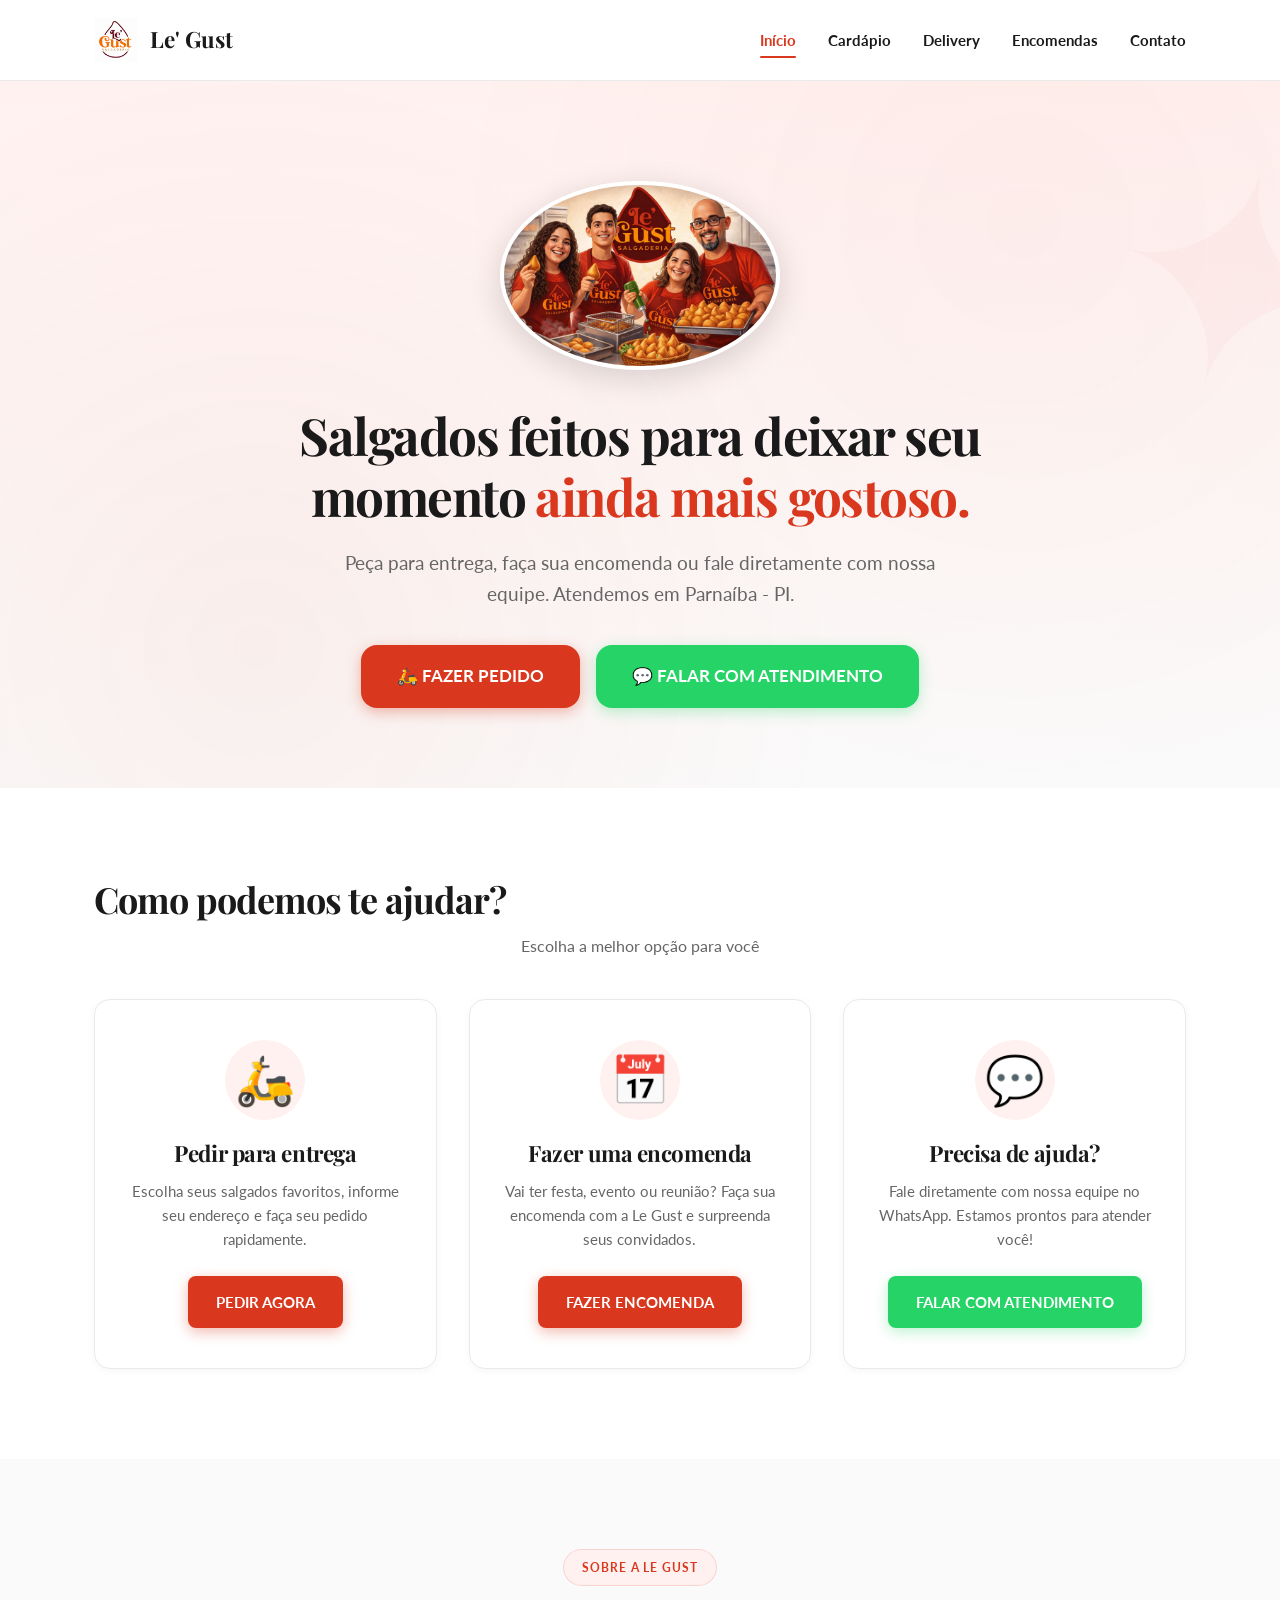
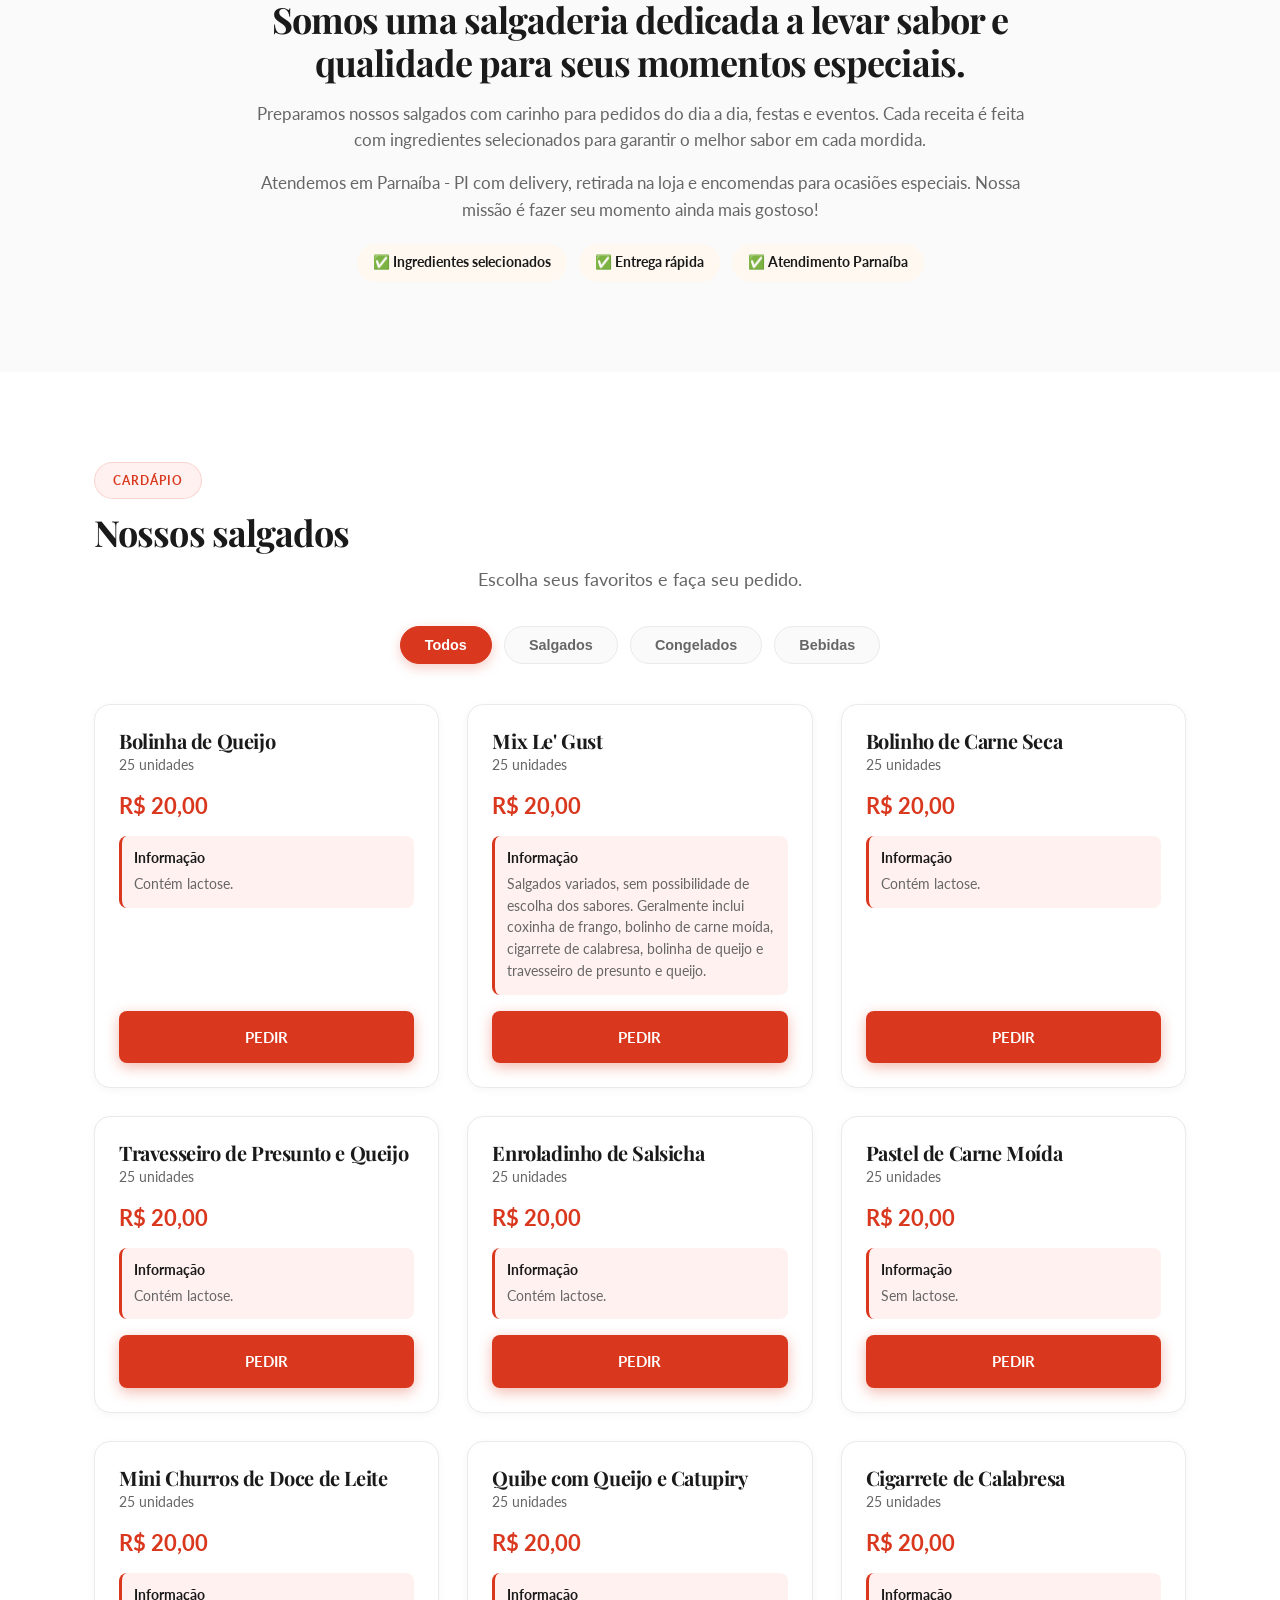
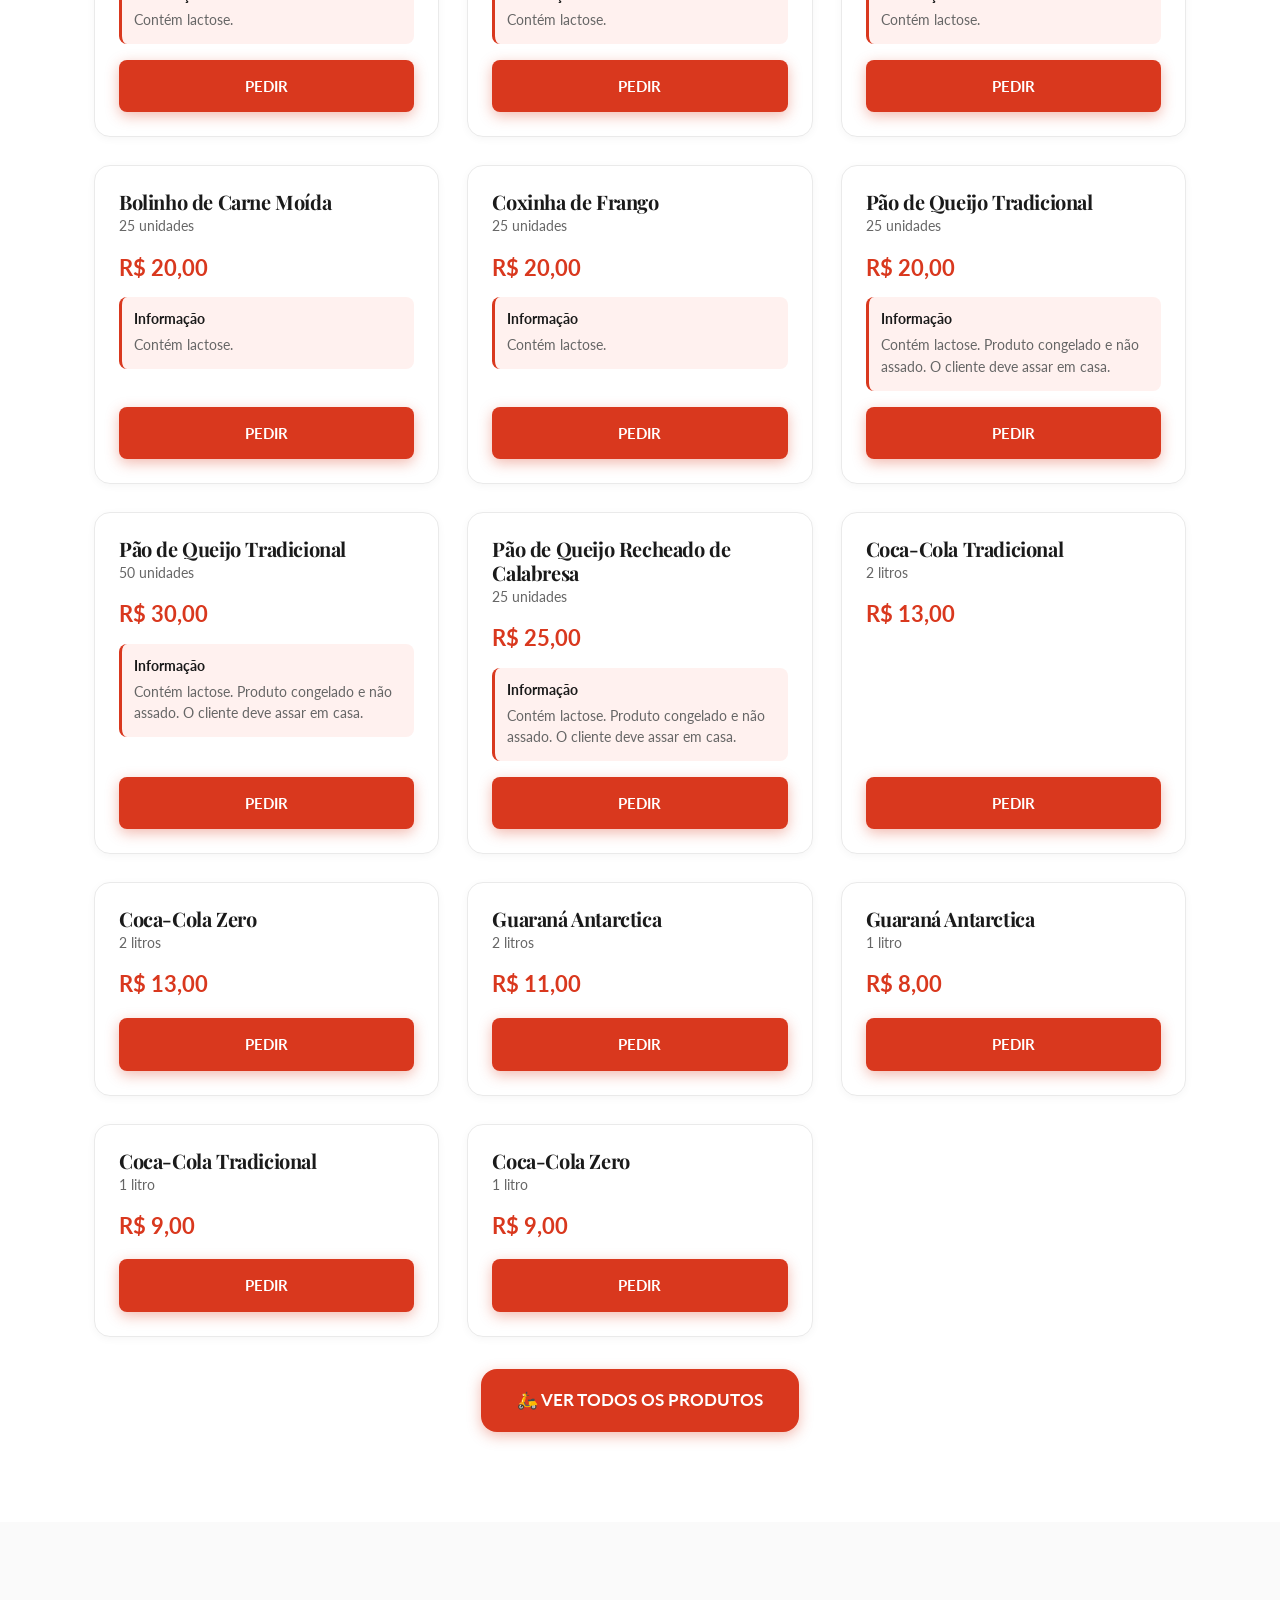
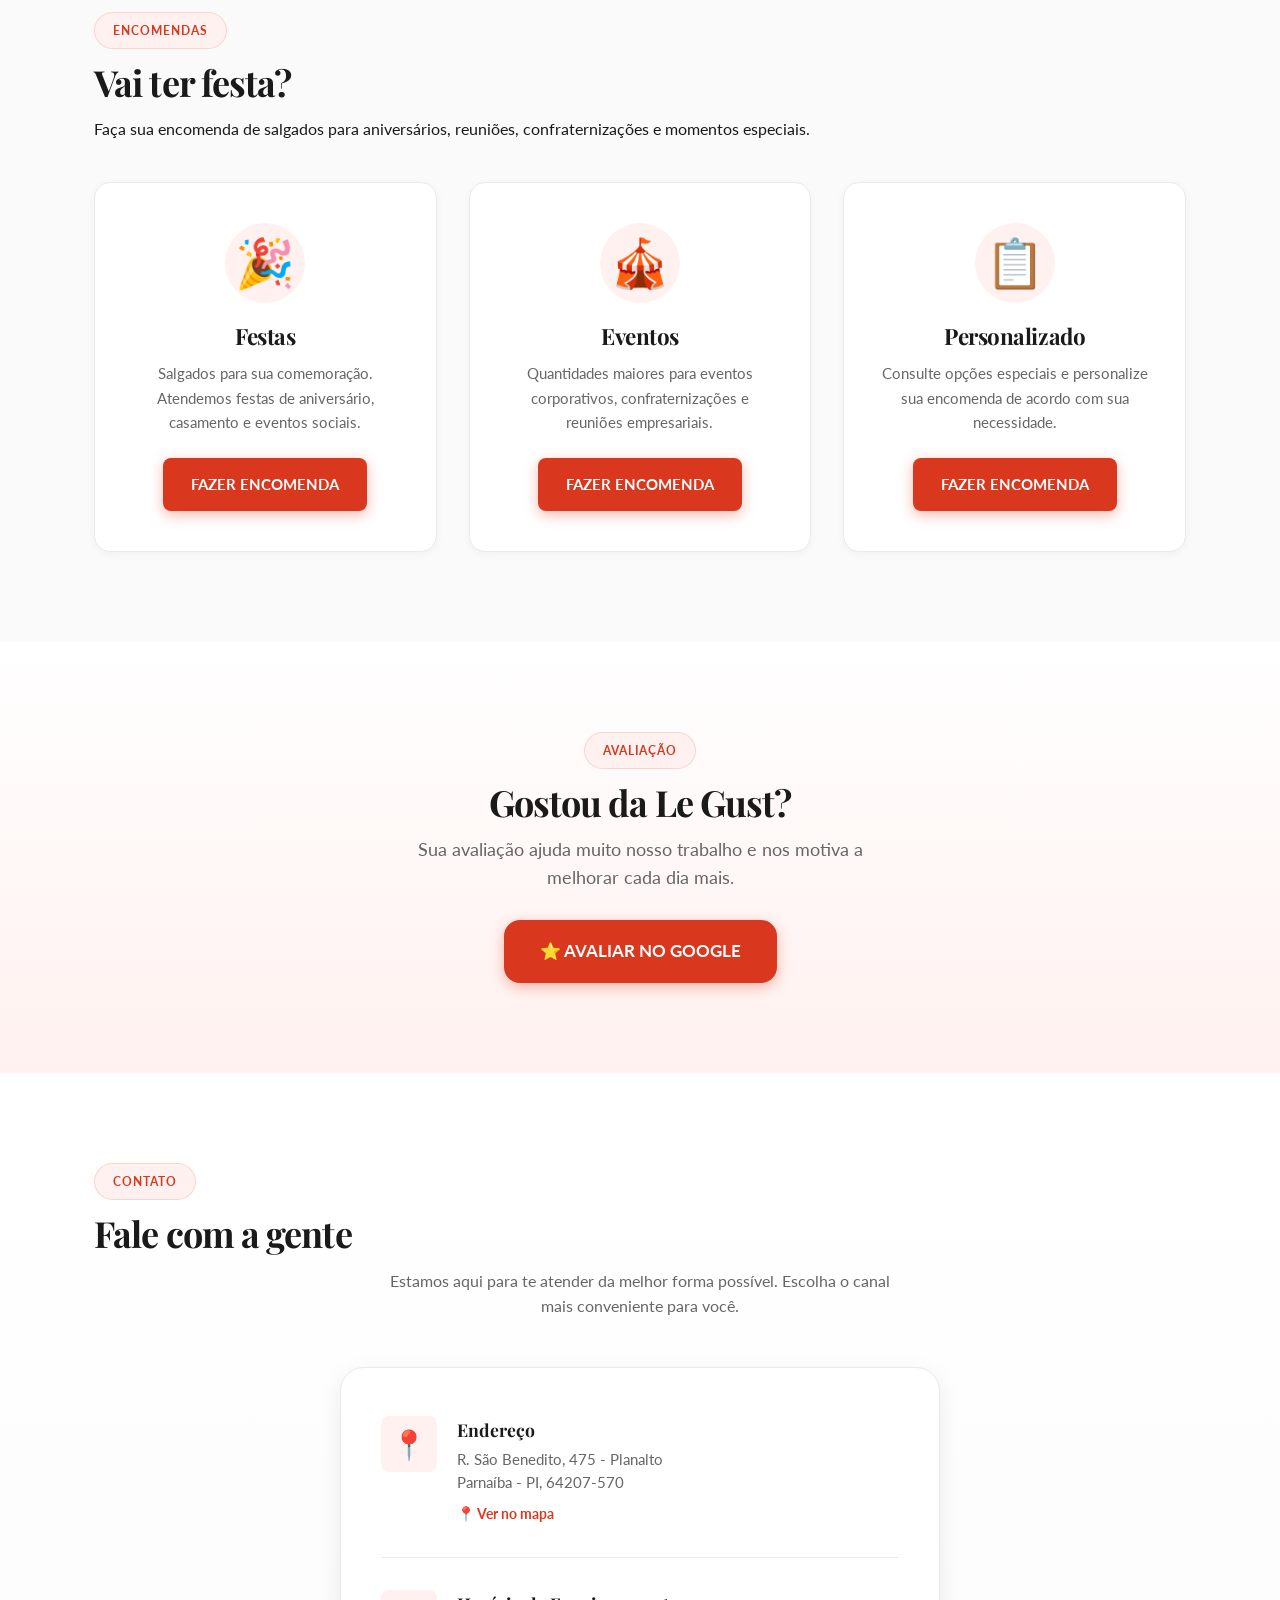
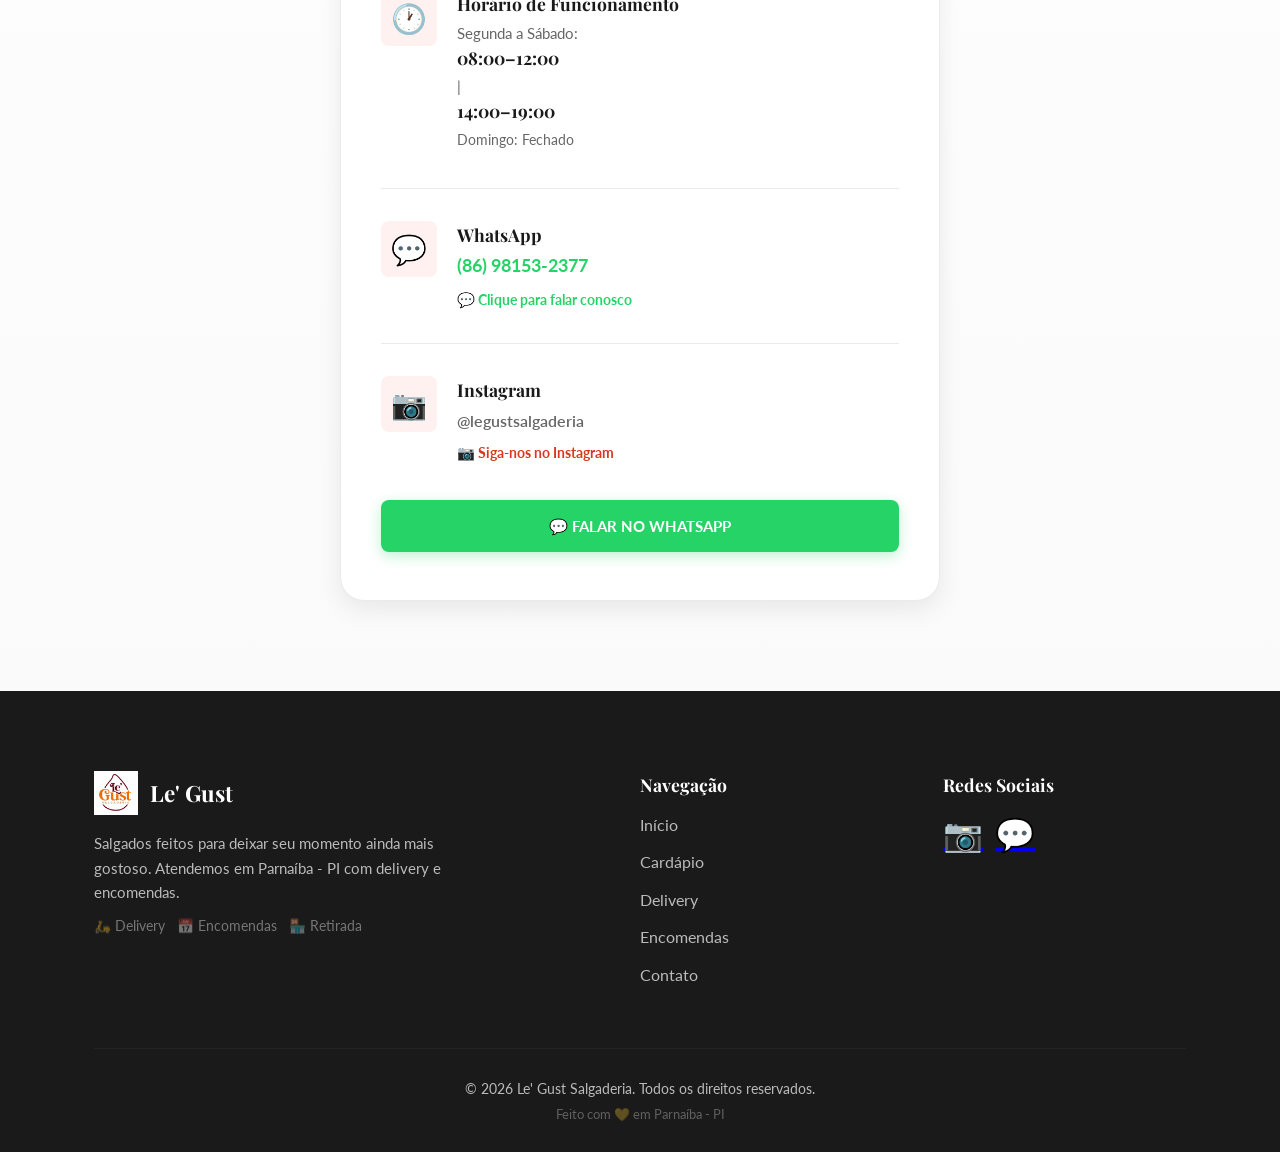
==== index.html @ b6a556c5 "Atualizando" ====
<!DOCTYPE html>
<html lang="pt-BR">
<head>
    <meta charset="UTF-8" />
    <meta name="viewport" content="width=device-width, initial-scale=1.0" />
    <title>Le' Gust Salgaderia | Parnaíba - PI</title>
    <meta name="description" content="Salgados feitos para deixar seu momento ainda mais gostoso. Peça delivery, encomende para festas ou fale com nosso atendimento." />
    <meta property="og:title" content="Le' Gust Salgaderia" />
    <meta property="og:description" content="Salgados feitos para deixar seu momento ainda mais gostoso." />
    <meta property="og:type" content="website" />
    <meta property="og:url" content="https://legustsalgaderia.com.br" />
    <link rel="preconnect" href="https://fonts.googleapis.com" />
    <link rel="preconnect" href="https://fonts.gstatic.com" crossorigin />
    <link href="https://fonts.googleapis.com/css2?family=Playfair+Display:ital,wght@0,400;0,600;0,700;1,400&family=Lato:wght@400;700&display=swap" rel="stylesheet" />
    <link rel="stylesheet" href="style.css" />
</head>
<body>

    <!-- ===== HEADER ===== -->
    <header class="header" id="header">
        <div class="container">
            <a href="/" class="logo">
                <img src="legustlogo.png" alt="Le' Gust Salgaderia" />
                <span>Le' Gust</span>
            </a>
            <button class="menu-toggle" id="menuToggle" aria-label="Abrir menu">
                <span></span><span></span><span></span>
            </button>
            <nav class="nav-menu" id="navMenu">
                <a href="#inicio" class="active">Início</a>
                <a href="delivery.html">Cardápio</a>
                <a href="delivery.html">Delivery</a>
                <a href="#encomendas">Encomendas</a>
                <a href="#contato">Contato</a>
            </nav>
        </div>
    </header>

    <!-- ===== HERO ===== -->
    <section class="hero" id="inicio">
        <div class="container">
            <div class="hero-content">
                <!-- FOTO DA FAMÍLIA - MAIOR E MAIS VISÍVEL -->
                <img src="logolegustrodape.jpeg" alt="Família Le' Gust" class="hero-family-image" />
                <h1>Salgados feitos para deixar seu momento <span>ainda mais gostoso.</span></h1>
                <p>Peça para entrega, faça sua encomenda ou fale diretamente com nossa equipe. Atendemos em Parnaíba - PI.</p>
                <div class="hero-buttons">
                    <a href="delivery.html" class="btn btn-primary btn-large">
                        🛵 FAZER PEDIDO
                    </a>
                    <a href="#" class="btn btn-whatsapp btn-large" id="heroAtendimento">
                        💬 FALAR COM ATENDIMENTO
                    </a>
                </div>
            </div>
        </div>
    </section>

    <!-- ===== COMO PODEMOS AJUDAR ===== -->
    <section class="ajuda" id="ajuda">
        <div class="container">
            <h2>Como podemos te ajudar?</h2>
            <p style="text-align:center; margin-bottom:40px; color:var(--muted);">
                Escolha a melhor opção para você
            </p>
            <div class="ajuda-grid">
                <div class="ajuda-card">
                    <div class="ajuda-icon">🛵</div>
                    <h3>Pedir para entrega</h3>
                    <p>Escolha seus salgados favoritos, informe seu endereço e faça seu pedido rapidamente.</p>
                    <a href="delivery.html" class="btn btn-primary">PEDIR AGORA</a>
                </div>
                <div class="ajuda-card">
                    <div class="ajuda-icon">📅</div>
                    <h3>Fazer uma encomenda</h3>
                    <p>Vai ter festa, evento ou reunião? Faça sua encomenda com a Le Gust e surpreenda seus convidados.</p>
                    <a href="#encomendas" class="btn btn-primary encomenda-btn">FAZER ENCOMENDA</a>
                </div>
                <div class="ajuda-card">
                    <div class="ajuda-icon">💬</div>
                    <h3>Precisa de ajuda?</h3>
                    <p>Fale diretamente com nossa equipe no WhatsApp. Estamos prontos para atender você!</p>
                    <a href="#" class="btn btn-whatsapp" id="ajudaAtendimento">FALAR COM ATENDIMENTO</a>
                </div>
            </div>
        </div>
    </section>

    <!-- ===== SOBRE ===== -->
    <section class="sobre" id="sobre">
        <div class="container">
            <div class="sobre-grid">
                <div class="sobre-image">
                    <!-- FOTO DO MEIO REMOVIDA - AGORA SÓ TEXTO -->
                </div>
                <div class="sobre-content">
                    <span class="tag">Sobre a Le Gust</span>
                    <h2>Somos uma salgaderia dedicada a levar sabor e qualidade para seus momentos especiais.</h2>
                    <p>Preparamos nossos salgados com carinho para pedidos do dia a dia, festas e eventos. Cada receita é feita com ingredientes selecionados para garantir o melhor sabor em cada mordida.</p>
                    <p>Atendemos em Parnaíba - PI com delivery, retirada na loja e encomendas para ocasiões especiais. Nossa missão é fazer seu momento ainda mais gostoso!</p>
                    <div style="display:flex; gap:12px; margin-top:20px; flex-wrap:wrap;">
                        <span style="background:var(--cream); padding:8px 16px; border-radius:50px; font-weight:700; font-size:0.85rem;">✅ Ingredientes selecionados</span>
                        <span style="background:var(--cream); padding:8px 16px; border-radius:50px; font-weight:700; font-size:0.85rem;">✅ Entrega rápida</span>
                        <span style="background:var(--cream); padding:8px 16px; border-radius:50px; font-weight:700; font-size:0.85rem;">✅ Atendimento Parnaíba</span>
                    </div>
                </div>
            </div>
        </div>
    </section>

    <!-- ===== CARDÁPIO ===== -->
    <section class="cardapio" id="cardapio">
        <div class="container">
            <span class="tag">Cardápio</span>
            <h2>Nossos salgados</h2>
            <p class="cardapio-desc">Escolha seus favoritos e faça seu pedido.</p>

            <div id="cardapioFilters" class="cardapio-filters">
                <button class="filter-btn active" data-filter="todos">Todos</button>
                <button class="filter-btn" data-filter="salgados">Salgados</button>
                <button class="filter-btn" data-filter="congelados">Congelados</button>
                <button class="filter-btn" data-filter="bebidas">Bebidas</button>
            </div>

            <div class="cardapio-grid" id="cardapioGrid">
                <!-- Inserido via JavaScript -->
            </div>

            <div style="text-align:center; margin-top:32px;">
                <a href="delivery.html" class="btn btn-primary btn-large">
                    🛵 VER TODOS OS PRODUTOS
                </a>
            </div>
        </div>
    </section>

    <!-- ===== ENCOMENDAS ===== -->
    <section class="encomendas" id="encomendas">
        <div class="container">
            <span class="tag">Encomendas</span>
            <h2>Vai ter festa?</h2>
            <p class="encomendas-desc">Faça sua encomenda de salgados para aniversários, reuniões, confraternizações e momentos especiais.</p>
            <div class="encomendas-grid">
                <div class="encomenda-card">
                    <div class="encomenda-icon">🎉</div>
                    <h3>Festas</h3>
                    <p>Salgados para sua comemoração. Atendemos festas de aniversário, casamento e eventos sociais.</p>
                    <a href="#encomendas" class="btn btn-primary encomenda-btn">FAZER ENCOMENDA</a>
                </div>
                <div class="encomenda-card">
                    <div class="encomenda-icon">🎪</div>
                    <h3>Eventos</h3>
                    <p>Quantidades maiores para eventos corporativos, confraternizações e reuniões empresariais.</p>
                    <a href="#encomendas" class="btn btn-primary encomenda-btn">FAZER ENCOMENDA</a>
                </div>
                <div class="encomenda-card">
                    <div class="encomenda-icon">📋</div>
                    <h3>Personalizado</h3>
                    <p>Consulte opções especiais e personalize sua encomenda de acordo com sua necessidade.</p>
                    <a href="#encomendas" class="btn btn-primary encomenda-btn">FAZER ENCOMENDA</a>
                </div>
            </div>
        </div>
    </section>

    <!-- ===== AVALIAÇÃO GOOGLE ===== -->
    <section class="avaliacao" id="avaliacao">
        <div class="container">
            <span class="tag">Avaliação</span>
            <h2>Gostou da Le Gust?</h2>
            <p style="color:var(--muted);">Sua avaliação ajuda muito nosso trabalho e nos motiva a melhorar cada dia mais.</p>
            <a href="#" class="btn btn-primary btn-large" id="googleReviewBtn">
                ⭐ AVALIAR NO GOOGLE
            </a>
        </div>
    </section>

    <!-- ===== CONTATO ===== -->
    <section class="contato" id="contato">
        <div class="container">
            <span class="tag">Contato</span>
            <h2>Fale com a gente</h2>
            <p style="color:var(--muted); margin-bottom:48px; max-width:500px; text-align:center; margin-left:auto; margin-right:auto;">
                Estamos aqui para te atender da melhor forma possível. Escolha o canal mais conveniente para você.
            </p>
            
            <div class="contato-grid">
                <div class="contato-info">
                    <div class="info-item">
                        <span class="info-icon">📍</span>
                        <div>
                            <strong>Endereço</strong>
                            <p>R. São Benedito, 475 - Planalto<br />Parnaíba - PI, 64207-570</p>
                            <a href="https://maps.app.goo.gl/LdfaBo8V6873L9gm6" target="_blank" rel="noopener noreferrer" class="contato-link">
                                📍 Ver no mapa
                            </a>
                        </div>
                    </div>

                    <div class="info-item">
                        <span class="info-icon">🕐</span>
                        <div>
                            <strong>Horário de Funcionamento</strong>
                            <p>
                                <span style="display:block;">Segunda a Sábado: <strong>08:00–12:00</strong> | <strong>14:00–19:00</strong></span>
                                <span style="display:block; color:var(--muted); font-size:0.9rem;">Domingo: Fechado</span>
                            </p>
                        </div>
                    </div>

                    <div class="info-item">
                        <span class="info-icon">💬</span>
                        <div>
                            <strong>WhatsApp</strong>
                            <p style="font-size:1.1rem; font-weight:700; color:var(--whatsapp);">(86) 98153-2377</p>
                            <a href="#" id="contatoWhatsapp" class="contato-link whatsapp-link">
                                💬 Clique para falar conosco
                            </a>
                        </div>
                    </div>

                    <div class="info-item">
                        <span class="info-icon">📷</span>
                        <div>
                            <strong>Instagram</strong>
                            <p style="font-size:1rem; font-weight:600;">@legustsalgaderia</p>
                            <a href="https://www.instagram.com/legustsalgaderia/" target="_blank" rel="noopener noreferrer" class="contato-link">
                                📷 Siga-nos no Instagram
                            </a>
                        </div>
                    </div>

                    <a href="#" id="contatoWhatsapp2" class="btn btn-whatsapp btn-full" style="margin-top:12px;">
                        💬 FALAR NO WHATSAPP
                    </a>
                </div>
            </div>
        </div>
    </section>

    <!-- ===== FOOTER ===== -->
    <footer class="footer">
        <div class="container">
            <div class="footer-content">
                <div class="footer-brand">
                    <a href="/" class="logo">
                        <img src="legustlogo.png" alt="Le' Gust Salgaderia" />
                        <span>Le' Gust</span>
                    </a>
                    <p>Salgados feitos para deixar seu momento ainda mais gostoso. Atendemos em Parnaíba - PI com delivery e encomendas.</p>
                    <div style="display:flex; gap:12px; margin-top:12px;">
                        <span style="color:rgba(255,255,255,0.4); font-size:0.85rem;">🛵 Delivery</span>
                        <span style="color:rgba(255,255,255,0.4); font-size:0.85rem;">📅 Encomendas</span>
                        <span style="color:rgba(255,255,255,0.4); font-size:0.85rem;">🏪 Retirada</span>
                    </div>
                </div>
                <div class="footer-links">
                    <strong style="color:var(--white);">Navegação</strong>
                    <a href="#inicio">Início</a>
                    <a href="#cardapio">Cardápio</a>
                    <a href="delivery.html">Delivery</a>
                    <a href="#encomendas">Encomendas</a>
                    <a href="#contato">Contato</a>
                </div>
                <div class="footer-social">
                    <div>
                        <strong style="color:var(--white);">Redes Sociais</strong>
                        <div style="display:flex; gap:12px; margin-top:8px;">
                            <a href="https://www.instagram.com/legustsalgaderia/" target="_blank" aria-label="Instagram" style="font-size:2rem;">📷</a>
                            <a href="#" id="footerWhatsapp" aria-label="WhatsApp" style="font-size:2rem;">💬</a>
                        </div>
                    </div>
                </div>
            </div>
            <div class="footer-bottom">
                <p>&copy; 2026 Le' Gust Salgaderia. Todos os direitos reservados.</p>
                <p style="font-size:0.8rem; color:rgba(255,255,255,0.3); margin-top:4px;">
                    Feito com 💛 em Parnaíba - PI
                </p>
            </div>
        </div>
    </footer>

    <!-- ===== CTA FIXO MOBILE ===== -->
    <div class="cta-fixo" id="ctaFixo">
        <a href="delivery.html" class="btn btn-primary">
            🛵 PEDIR AGORA
        </a>
        <a href="#" class="btn btn-whatsapp" id="ctaAtendimento">
            💬 ATENDIMENTO
        </a>
    </div>

    <!-- ===== BOTÃO WHATSAPP FLUTUANTE (APENAS MOBILE) ===== -->
    <a href="#" class="whatsapp-float" id="whatsappFloat" aria-label="WhatsApp" style="display:none;">
        💬
    </a>

    <script src="main.js"></script>
</body>
</html>
---- style.css ----
/* ===== VARIÁVEIS DE DESIGN ===== */
:root {
    --primary: #D9381E;
    --primary-hover: #B52B14;
    --primary-light: #FFF1EF;
    --dark: #1A1A1A;
    --dark-surface: #242424;
    --muted: #666666;
    --light-bg: #FAFAFA;
    --white: #FFFFFF;
    --whatsapp: #25D366;
    --whatsapp-hover: #1DA851;
    --border-color: #EAEAEA;
    
    --font-heading: 'Playfair Display', serif;
    --font-body: 'Lato', sans-serif;
    
    --shadow-sm: 0 2px 8px rgba(0, 0, 0, 0.04);
    --shadow-md: 0 8px 24px rgba(0, 0, 0, 0.08);
    --shadow-lg: 0 16px 32px rgba(0, 0, 0, 0.12);
    --radius-sm: 8px;
    --radius-md: 16px;
    --radius-lg: 24px;
    --transition: all 0.3s cubic-bezier(0.16, 1, 0.3, 1);
    
    /* Cores adicionais para compatibilidade com delivery.css */
    --cream: #FFF8F0;
    --cream-dark: #F5EDE0;
    --gray: #F0F0F0;
    --gray-dark: #E0E0E0;
    --text: #2D1B1B;
    --text-light: #6B5A5A;
}

/* ===== RESET & BASE ===== */
*, *::before, *::after {
    margin: 0;
    padding: 0;
    box-sizing: border-box;
}

html {
    scroll-behavior: smooth;
    font-size: 16px;
}

body {
    font-family: var(--font-body);
    color: var(--dark);
    background-color: var(--light-bg);
    line-height: 1.6;
    -webkit-font-smoothing: antialiased;
}

/* MELHORIA 1: Padronização do outline para acessibilidade */
:focus-visible {
    outline: 3px solid var(--primary);
    outline-offset: 2px;
}

.container {
    max-width: 1140px;
    margin: 0 auto;
    padding: 0 24px;
}

/* ===== TIPOGRAFIA ===== */
h1, h2, h3 {
    font-family: var(--font-heading);
    color: var(--dark);
    line-height: 1.2;
    letter-spacing: -0.02em;
}

h2 {
    font-size: 2.25rem;
    margin-bottom: 12px;
    letter-spacing: -0.025em;
}

/* MELHORIA 3: Estilo para a tag com mais refinamento */
.tag {
    display: inline-block;
    background: var(--primary-light);
    color: var(--primary);
    padding: 8px 18px;
    border-radius: 100px;
    font-weight: 700;
    font-size: 0.75rem;
    letter-spacing: 0.08em;
    text-transform: uppercase;
    margin-bottom: 12px;
    border: 1px solid rgba(217, 56, 30, 0.15);
}

/* ===== BOTÕES ===== */
.btn {
    display: inline-flex;
    align-items: center;
    justify-content: center;
    gap: 10px;
    padding: 14px 28px;
    border-radius: var(--radius-sm);
    font-weight: 700;
    font-size: 0.95rem;
    text-decoration: none;
    cursor: pointer;
    transition: var(--transition);
    border: none;
    position: relative;
    overflow: hidden;
}

/* MELHORIA 4: Efeito de "brilho" no hover dos botões */
.btn::after {
    content: '';
    position: absolute;
    top: -50%;
    left: -60%;
    width: 30%;
    height: 200%;
    background: linear-gradient(90deg, transparent, rgba(255, 255, 255, 0.15), transparent);
    transform: rotate(25deg);
    transition: all 0.6s ease;
}

.btn:hover::after {
    left: 110%;
}

.btn:hover {
    transform: translateY(-2px);
}

.btn-primary {
    background-color: var(--primary);
    color: var(--white);
    box-shadow: 0 4px 14px rgba(217, 56, 30, 0.35);
}

.btn-primary:hover {
    background-color: var(--primary-hover);
    box-shadow: 0 6px 20px rgba(217, 56, 30, 0.45);
}

.btn-whatsapp {
    background-color: var(--whatsapp);
    color: var(--white);
    box-shadow: 0 4px 14px rgba(37, 211, 102, 0.3);
}

.btn-whatsapp:hover {
    background-color: var(--whatsapp-hover);
    box-shadow: 0 6px 20px rgba(37, 211, 102, 0.4);
}

.btn-outline {
    background-color: transparent;
    border: 2px solid var(--primary);
    color: var(--primary);
}

.btn-outline:hover {
    background-color: var(--primary);
    color: var(--white);
}

.btn-large {
    padding: 18px 36px;
    font-size: 1.05rem;
    border-radius: var(--radius-md);
}

.btn-full {
    width: 100%;
}

/* ===== HEADER ===== */
.header {
    position: sticky;
    top: 0;
    background-color: rgba(255, 255, 255, 0.92);
    backdrop-filter: blur(12px);
    -webkit-backdrop-filter: blur(12px);
    border-bottom: 1px solid var(--border-color);
    z-index: 1000;
}

.header .container {
    display: flex;
    align-items: center;
    justify-content: space-between;
    height: 80px;
}

.logo {
    display: flex;
    align-items: center;
    gap: 12px;
    text-decoration: none;
    color: var(--dark);
    font-family: var(--font-heading);
    font-weight: 700;
    font-size: 1.4rem;
}

.logo img {
    height: 44px;
    width: auto;
    object-fit: contain;
}

.nav-menu {
    display: flex;
    align-items: center;
    gap: 32px;
}

.nav-menu a {
    text-decoration: none;
    color: var(--dark);
    font-weight: 700;
    font-size: 0.95rem;
    transition: var(--transition);
    position: relative;
}

.nav-menu a:hover,
.nav-menu a.active {
    color: var(--primary);
}

.nav-menu a::after {
    content: '';
    position: absolute;
    bottom: -6px;
    left: 0;
    width: 0;
    height: 2px;
    background-color: var(--primary);
    transition: var(--transition);
    border-radius: 2px;
}

.nav-menu a:hover::after,
.nav-menu a.active::after {
    width: 100%;
}

.menu-toggle {
    display: none;
    background: none;
    border: none;
    cursor: pointer;
    flex-direction: column;
    gap: 6px;
    padding: 4px;
}

.menu-toggle span {
    display: block;
    width: 26px;
    height: 2px;
    background-color: var(--dark);
    border-radius: 2px;
    transition: var(--transition);
}

/* ===== HERO ===== */
.hero {
    padding: 100px 0 80px 0;
    background: 
        radial-gradient(circle at 80% 20%, rgba(217, 56, 30, 0.03) 0%, transparent 50%),
        radial-gradient(circle at 20% 80%, rgba(217, 56, 30, 0.05) 0%, transparent 50%),
        linear-gradient(180deg, var(--primary-light) 0%, var(--light-bg) 100%);
    text-align: center;
    position: relative;
    overflow: hidden;
}

/* MELHORIA 6: Elemento decorativo no hero */
.hero::before {
    content: '✦';
    position: absolute;
    font-size: 300px;
    color: rgba(217, 56, 30, 0.03);
    top: -50px;
    right: -80px;
    transform: rotate(15deg);
    pointer-events: none;
}

/* ===== IMAGEM DA FAMÍLIA - NOVA REGRA ===== */
.hero-family-image {
    max-width: 180px;
    width: 100%;
    height: auto;
    border-radius: 50%;
    box-shadow: 0 8px 24px rgba(0, 0, 0, 0.1);
    margin-bottom: 24px;
    border: 3px solid var(--white);
}

.hero-logo {
    max-width: 110px;
    margin-bottom: 24px;
    filter: drop-shadow(0 8px 16px rgba(0, 0, 0, 0.08));
}

.hero h1 {
    font-size: 3.2rem;
    max-width: 800px;
    margin: 0 auto 20px auto;
    letter-spacing: -0.03em;
}

.hero h1 span {
    color: var(--primary);
    position: relative;
}

.hero h1 span::after {
    content: '';
    position: absolute;
    bottom: 2px;
    left: 0;
    right: 0;
    height: 6px;
    background-color: rgba(217, 56, 30, 0.15);
    border-radius: 4px;
    z-index: -1;
}

.hero p {
    font-size: 1.2rem;
    color: var(--muted);
    max-width: 620px;
    margin: 0 auto 36px auto;
    font-weight: 400;
}

.hero-buttons {
    display: flex;
    gap: 16px;
    justify-content: center;
    flex-wrap: wrap;
}

/* ===== SEÇÕES GERAIS ===== */
.ajuda, .sobre, .cardapio, .encomendas, .avaliacao, .contato {
    padding: 90px 0;
}

.ajuda, .cardapio, .avaliacao {
    background-color: var(--white);
}

/* ===== AJUDA & ENCOMENDAS (CARDS) ===== */
.ajuda-grid, .encomendas-grid {
    display: grid;
    grid-template-columns: repeat(auto-fit, minmax(300px, 1fr));
    gap: 32px;
    margin-top: 40px;
}

.ajuda-card, .encomenda-card {
    background-color: var(--white);
    padding: 40px 32px;
    border-radius: var(--radius-md);
    border: 1px solid var(--border-color);
    box-shadow: var(--shadow-sm);
    text-align: center;
    transition: var(--transition);
    display: flex;
    flex-direction: column;
    align-items: center;
    position: relative;
}

/* MELHORIA 7: Destaque no hover dos cards com uma borda superior */
.ajuda-card::before, .encomenda-card::before {
    content: '';
    position: absolute;
    top: 0;
    left: 15%;
    right: 15%;
    height: 4px;
    background-color: var(--primary);
    border-radius: 0 0 4px 4px;
    opacity: 0;
    transition: var(--transition);
}

.ajuda-card:hover::before, .encomenda-card:hover::before {
    opacity: 1;
    left: 5%;
    right: 5%;
}

.ajuda-card:hover, .encomenda-card:hover {
    transform: translateY(-8px);
    box-shadow: var(--shadow-md);
    border-color: transparent;
}

/* MELHORIA 8: Ícones com animação no hover */
.ajuda-icon, .encomenda-icon {
    font-size: 3rem;
    margin-bottom: 20px;
    background: var(--primary-light);
    width: 80px;
    height: 80px;
    display: flex;
    align-items: center;
    justify-content: center;
    border-radius: 50%;
    transition: var(--transition);
}

.ajuda-card:hover .ajuda-icon,
.encomenda-card:hover .encomenda-icon {
    transform: scale(1.05) rotate(-4deg);
    box-shadow: 0 8px 16px rgba(217, 56, 30, 0.15);
}

.ajuda-card h3, .encomenda-card h3 {
    font-size: 1.4rem;
    margin-bottom: 12px;
}

.ajuda-card p, .encomenda-card p {
    color: var(--muted);
    font-size: 0.95rem;
    margin-bottom: 24px;
    flex-grow: 1;
}

/* ===== SOBRE ===== */
.sobre-grid {
    display: grid;
    grid-template-columns: 1fr 1.1fr;
    gap: 60px;
    align-items: center;
}

.sobre-image {
    position: relative;
}

.sobre-image img {
    width: 100%;
    max-width: 420px;
    display: block;
    margin: 0 auto;
    border-radius: var(--radius-lg);
    box-shadow: var(--shadow-md);
}

/* MELHORIA 9: Efeito de "selo" ou moldura na imagem do sobre */
.sobre-image::after {
    content: '';
    position: absolute;
    top: -12px;
    left: -12px;
    right: 12px;
    bottom: 12px;
    border: 2px solid var(--primary);
    border-radius: var(--radius-lg);
    z-index: -1;
    opacity: 0.15;
}

.sobre-content p {
    color: var(--muted);
    font-size: 1.05rem;
    margin-top: 16px;
    font-weight: 400;
}

/* ===== CARDÁPIO ===== */
.cardapio-desc {
    text-align: center;
    color: var(--muted);
    font-size: 1.1rem;
}

.cardapio-filters {
    display: flex;
    justify-content: center;
    gap: 12px;
    margin: 32px 0 40px 0;
    flex-wrap: wrap;
}

.filter-btn {
    background-color: var(--light-bg);
    border: 1px solid var(--border-color);
    padding: 10px 24px;
    border-radius: 100px;
    cursor: pointer;
    font-weight: 700;
    font-size: 0.9rem;
    color: var(--muted);
    transition: var(--transition);
}

.filter-btn:hover {
    border-color: var(--primary);
    color: var(--primary);
    transform: translateY(-2px);
}

.filter-btn.active {
    background-color: var(--primary);
    color: var(--white);
    border-color: var(--primary);
    box-shadow: 0 4px 12px rgba(217, 56, 30, 0.25);
}

.cardapio-grid {
    display: grid;
    grid-template-columns: repeat(auto-fill, minmax(260px, 1fr));
    gap: 28px;
}

.product-card {
    background-color: var(--white);
    border: 1px solid var(--border-color);
    border-radius: var(--radius-md);
    padding: 24px;
    box-shadow: var(--shadow-sm);
    transition: var(--transition);
    display: flex;
    flex-direction: column;
    justify-content: space-between;
    position: relative;
    overflow: hidden;
}

.product-card::before {
    content: '';
    position: absolute;
    top: 0;
    left: 0;
    right: 0;
    bottom: 0;
    background: linear-gradient(135deg, transparent 40%, var(--primary-light) 100%);
    opacity: 0;
    transition: var(--transition);
    border-radius: var(--radius-md);
    z-index: 0;
}

.product-card:hover::before {
    opacity: 1;
}

.product-card:hover {
    transform: translateY(-4px);
    box-shadow: var(--shadow-md);
    border-color: transparent;
}

.product-card > * {
    position: relative;
    z-index: 1;
}

.product-card h3 {
    font-size: 1.25rem;
}

.product-card .price {
    font-size: 1.4rem;
    color: var(--primary);
    font-weight: 700;
    margin-top: 12px;
}

.product-card .quantity {
    color: var(--muted);
    font-size: 0.9rem;
}

.product-observation {
    background: var(--primary-light);
    padding: 12px;
    border-radius: var(--radius-sm);
    margin-top: 12px;
    font-size: 0.85rem;
    color: var(--muted);
    border-left: 3px solid var(--primary);
}

.product-observation strong {
    display: block;
    color: var(--dark);
    margin-bottom: 4px;
}

.product-observation p {
    margin: 0;
}

.product-card .btn {
    margin-top: 16px;
    width: 100%;
}

/* ===== AVALIAÇÃO ===== */
.avaliacao {
    text-align: center;
    background: linear-gradient(180deg, var(--white) 0%, var(--primary-light) 100%);
}

.avaliacao p {
    font-size: 1.1rem;
    max-width: 500px;
    margin: 0 auto 28px auto;
    font-weight: 400;
}

/* ===== CONTATO MELHORADO ===== */
.contato {
    background: linear-gradient(180deg, var(--white) 0%, var(--light-bg) 100%);
}

.contato-grid {
    display: flex;
    justify-content: center;
}

.contato-info {
    max-width: 600px;
    width: 100%;
    background: var(--white);
    padding: 48px 40px;
    border-radius: var(--radius-lg);
    box-shadow: var(--shadow-md);
    border: 1px solid var(--border-color);
}

.info-item {
    display: flex;
    gap: 20px;
    margin-bottom: 32px;
    align-items: flex-start;
    padding-bottom: 32px;
    border-bottom: 1px solid var(--border-color);
}

.info-item:last-of-type {
    border-bottom: none;
    margin-bottom: 24px;
    padding-bottom: 0;
}

.info-icon {
    font-size: 1.8rem;
    background: var(--primary-light);
    width: 56px;
    height: 56px;
    display: flex;
    align-items: center;
    justify-content: center;
    border-radius: var(--radius-sm);
    flex-shrink: 0;
    transition: var(--transition);
}

.info-item:hover .info-icon {
    transform: scale(1.05) rotate(-3deg);
    background: var(--primary);
    color: var(--white);
}

.info-item div strong {
    display: block;
    font-size: 1rem;
    color: var(--dark);
    margin-bottom: 4px;
    font-family: var(--font-heading);
    font-size: 1.1rem;
}

.info-item div p {
    color: var(--muted);
    margin-bottom: 6px;
    font-size: 0.95rem;
    line-height: 1.5;
}

.contato-link {
    color: var(--primary);
    font-weight: 700;
    text-decoration: none;
    font-size: 0.9rem;
    transition: var(--transition);
    display: inline-flex;
    align-items: center;
    gap: 6px;
}

.contato-link:hover {
    color: var(--primary-hover);
    transform: translateX(4px);
}

.whatsapp-link {
    color: var(--whatsapp);
}

.whatsapp-link:hover {
    color: var(--whatsapp-hover);
}

/* ===== FOOTER ===== */
.footer {
    background-color: var(--dark);
    color: rgba(255, 255, 255, 0.7);
    padding: 80px 0 28px 0;
}

.footer-content {
    display: grid;
    grid-template-columns: 2fr 1fr 1fr;
    gap: 60px;
    margin-bottom: 60px;
}

.footer-brand .logo {
    color: var(--white);
    margin-bottom: 16px;
}

.footer-brand p {
    max-width: 360px;
    font-size: 0.95rem;
}

.footer-links strong,
.footer-social strong {
    font-size: 1.1rem;
    font-family: var(--font-heading);
    color: var(--white);
    display: block;
    margin-bottom: 8px;
}

.footer-links a {
    display: block;
    color: rgba(255, 255, 255, 0.7);
    text-decoration: none;
    margin-top: 12px;
    transition: var(--transition);
}

.footer-links a:hover {
    color: var(--white);
    transform: translateX(4px);
}

.footer-bottom {
    text-align: center;
    border-top: 1px solid var(--dark-surface);
    padding-top: 28px;
    font-size: 0.9rem;
}

/* ===== CONTROLES MOBILE ===== */
.cta-fixo {
    display: none;
    position: fixed;
    bottom: 0;
    left: 0;
    right: 0;
    background-color: rgba(255, 255, 255, 0.95);
    backdrop-filter: blur(10px);
    padding: 12px 16px;
    border-top: 1px solid var(--border-color);
    z-index: 999;
    gap: 12px;
}

.cta-fixo .btn {
    flex: 1;
    padding: 12px;
    font-size: 0.9rem;
}

/* ===== WHATSAPP FLOAT ===== */
.whatsapp-float {
    position: fixed;
    bottom: 90px;
    right: 20px;
    width: 60px;
    height: 60px;
    background: var(--whatsapp);
    color: var(--white);
    border-radius: 50%;
    display: flex;
    align-items: center;
    justify-content: center;
    font-size: 2rem;
    text-decoration: none;
    box-shadow: 0 4px 16px rgba(37, 211, 102, 0.4);
    transition: var(--transition);
    z-index: 100;
}

.whatsapp-float:hover {
    transform: scale(1.1);
    box-shadow: 0 6px 24px rgba(37, 211, 102, 0.5);
}

/* ===== RESPONSIVIDADE ===== */
@media (max-width: 992px) {
    .hero h1 {
        font-size: 2.5rem;
    }
    
    .sobre-grid {
        grid-template-columns: 1fr;
        text-align: center;
    }
    
    .sobre-content div {
        justify-content: center;
    }

    .sobre-image::after {
        display: none;
    }
}

@media (max-width: 768px) {
    .menu-toggle {
        display: flex;
    }

    .nav-menu {
        display: none;
        position: absolute;
        top: 80px;
        left: 0;
        right: 0;
        background-color: var(--white);
        flex-direction: column;
        padding: 24px;
        box-shadow: var(--shadow-md);
        border-bottom: 1px solid var(--border-color);
        gap: 20px;
    }

    .nav-menu.active {
        display: flex;
    }

    .contato-grid, .footer-content {
        grid-template-columns: 1fr;
        gap: 40px;
    }

    .hero {
        padding: 60px 0 40px 0;
    }

    .hero h1 {
        font-size: 2rem;
    }

    .hero::before {
        display: none;
    }

    .cta-fixo {
        display: flex;
    }

    body {
        padding-bottom: 72px;
    }

    .hero-family-image {
        max-width: 140px;
    }

    .contato-info {
        padding: 32px 20px;
    }
    
    .info-item {
        gap: 16px;
        margin-bottom: 24px;
        padding-bottom: 24px;
    }
    
    .info-icon {
        width: 48px;
        height: 48px;
        font-size: 1.4rem;
    }
}

@media (max-width: 480px) {
    .hero-family-image {
        max-width: 120px;
    }
    
    .hero h1 {
        font-size: 1.8rem;
    }
    
    .hero p {
        font-size: 1rem;
    }
    
    .cardapio-grid {
        grid-template-columns: 1fr;
    }
    
    .ajuda-grid, .encomendas-grid {
        grid-template-columns: 1fr;
    }
    
    .btn-large {
        padding: 14px 24px;
        font-size: 0.95rem;
    }
}
/* ===== FOTO DA FAMÍLIA - MAIOR E MAIS VISÍVEL ===== */
.hero-family-image {
    max-width: 280px; /* Aumentado de 180px para 280px */
    width: 100%;
    height: auto;
    border-radius: 50%;
    box-shadow: 0 8px 32px rgba(0, 0, 0, 0.15);
    margin-bottom: 28px;
    border: 4px solid var(--white);
    transition: transform 0.3s ease;
}

.hero-family-image:hover {
    transform: scale(1.02);
}

/* ===== AJUSTE PARA A IMAGEM DA FAMÍLIA NO MOBILE ===== */
@media (max-width: 768px) {
    .hero-family-image {
        max-width: 200px; /* Aumentado de 140px para 200px */
    }
}

@media (max-width: 480px) {
    .hero-family-image {
        max-width: 160px; /* Aumentado de 120px para 160px */
    }
}

/* ===== REMOVER A FOTO DO MEIO (SOBRE) ===== */
.sobre-image {
    display: none; /* Esconde a imagem da seção Sobre */
}

/* Ajuste para o grid do Sobre quando a imagem é removida */
.sobre-grid {
    display: grid;
    grid-template-columns: 1fr; /* Agora ocupa toda a largura */
    gap: 0;
    text-align: center;
}

.sobre-content {
    max-width: 800px;
    margin: 0 auto;
}

.sobre-content div {
    justify-content: center;
}
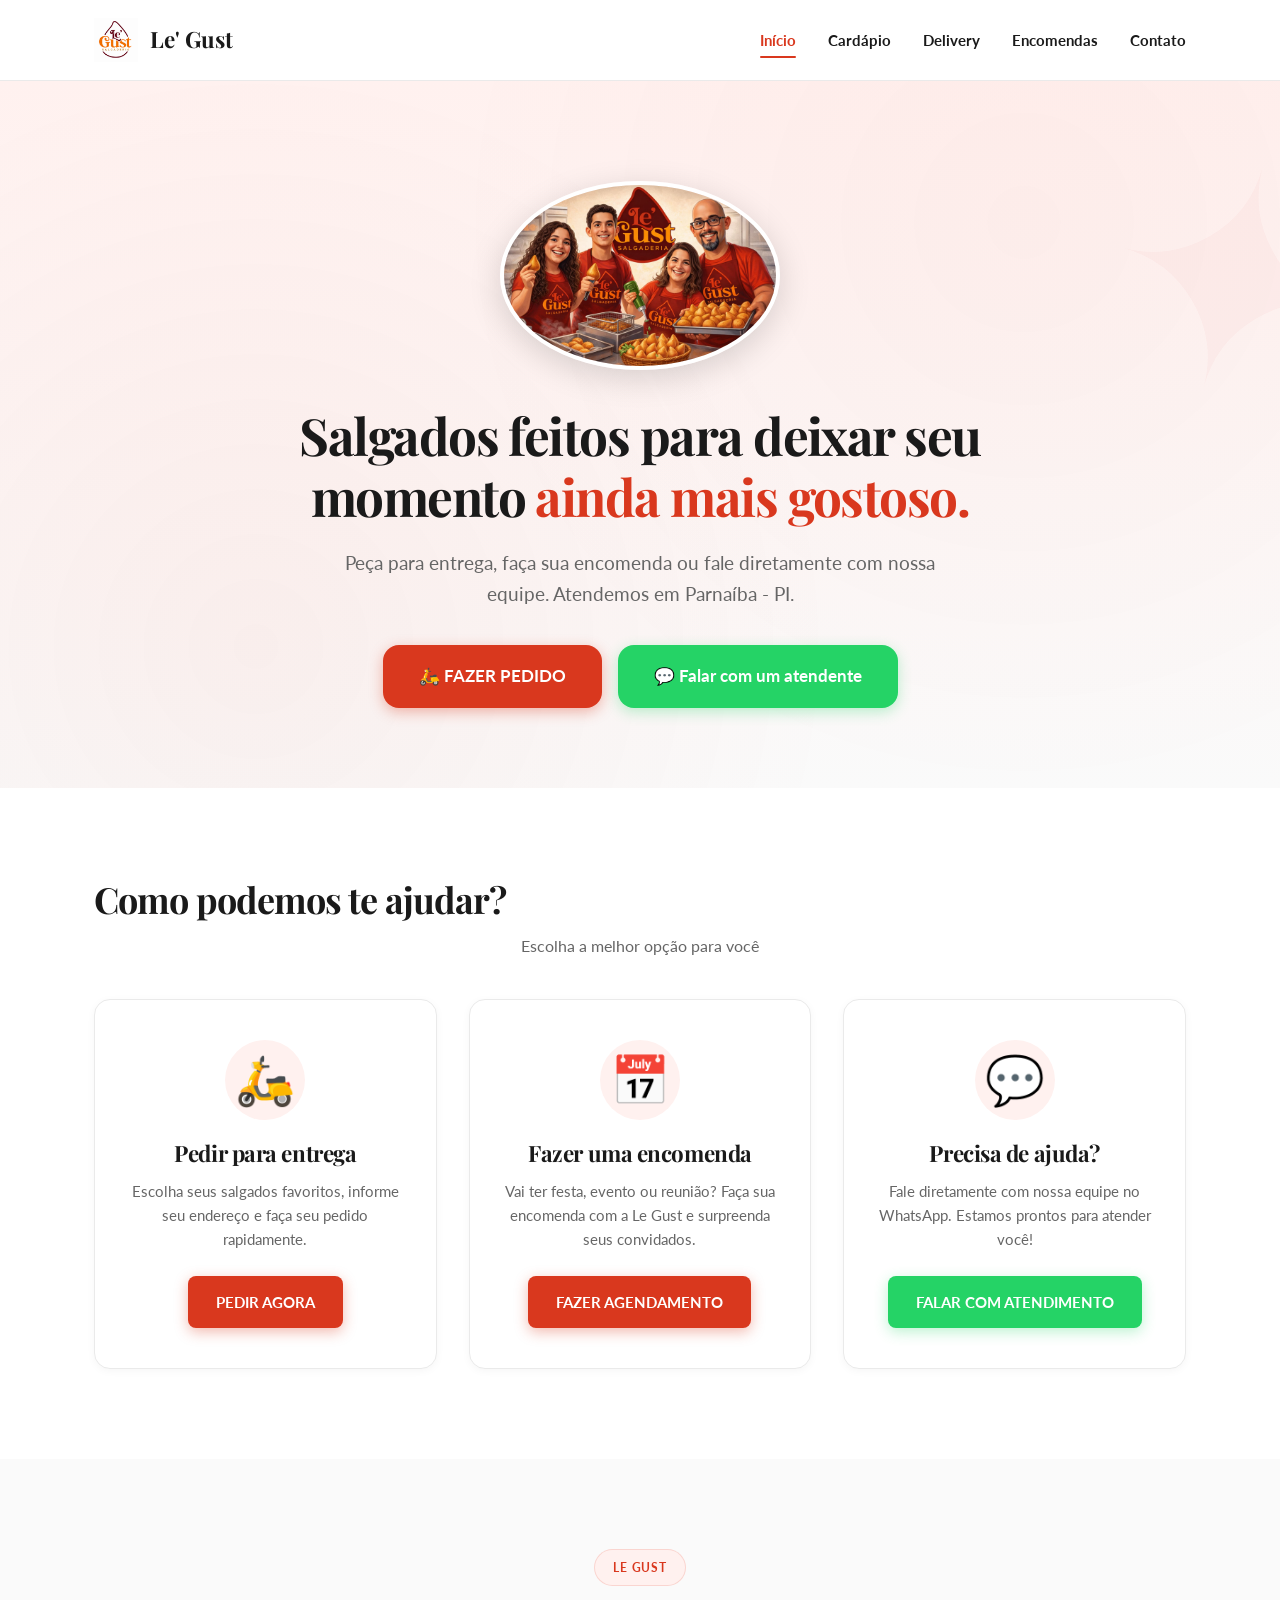
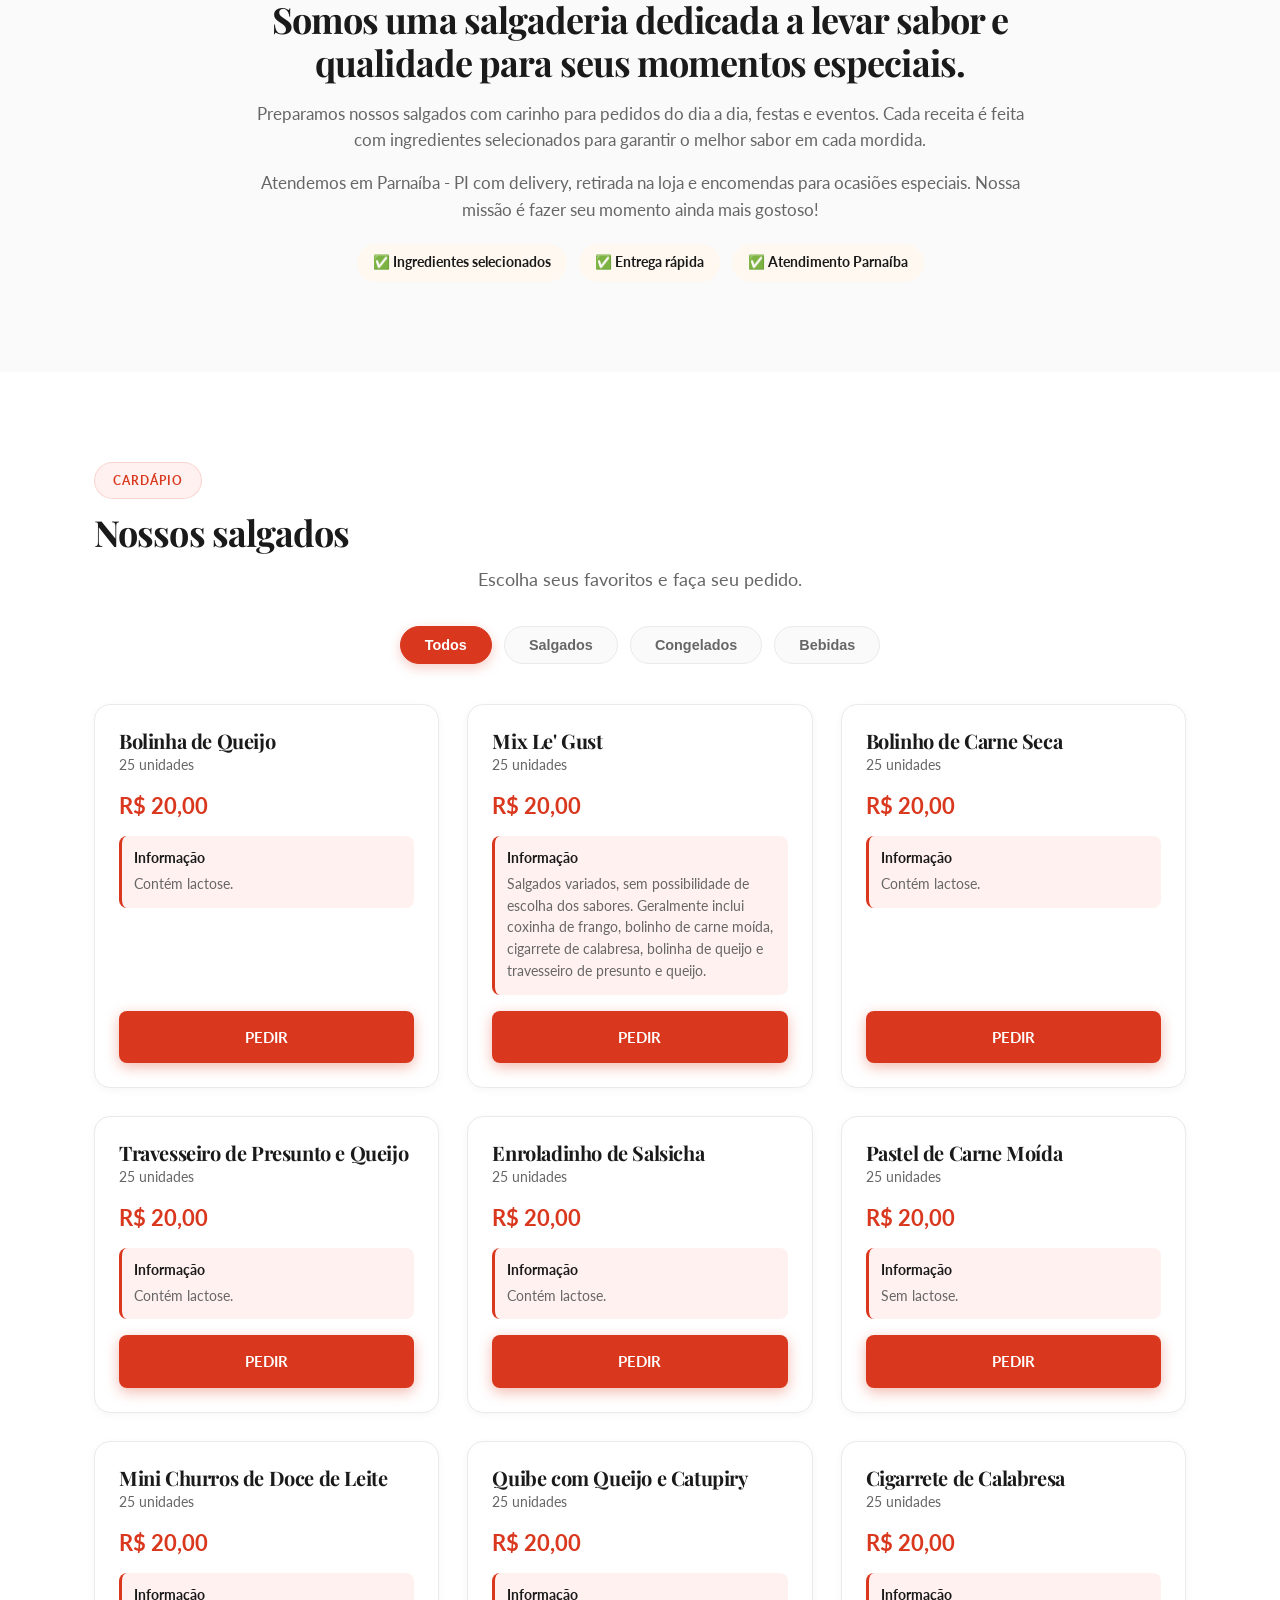
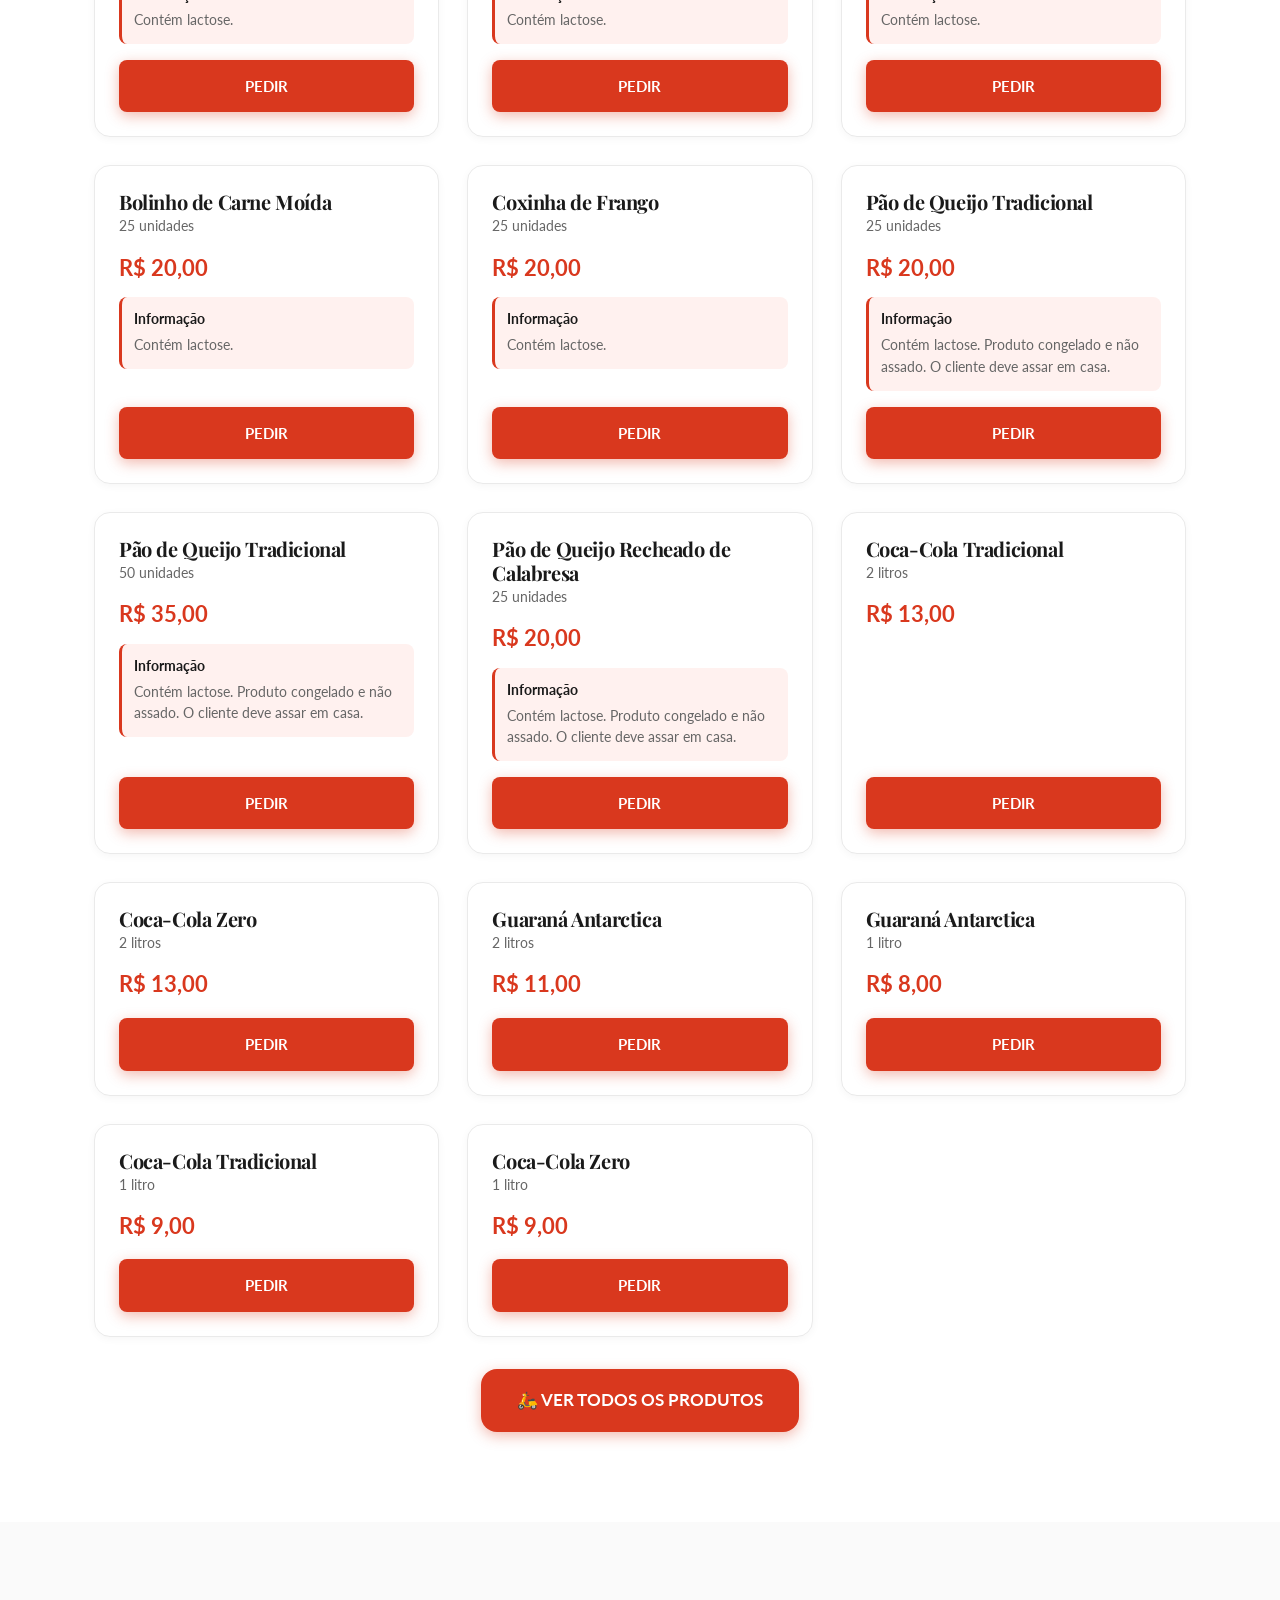
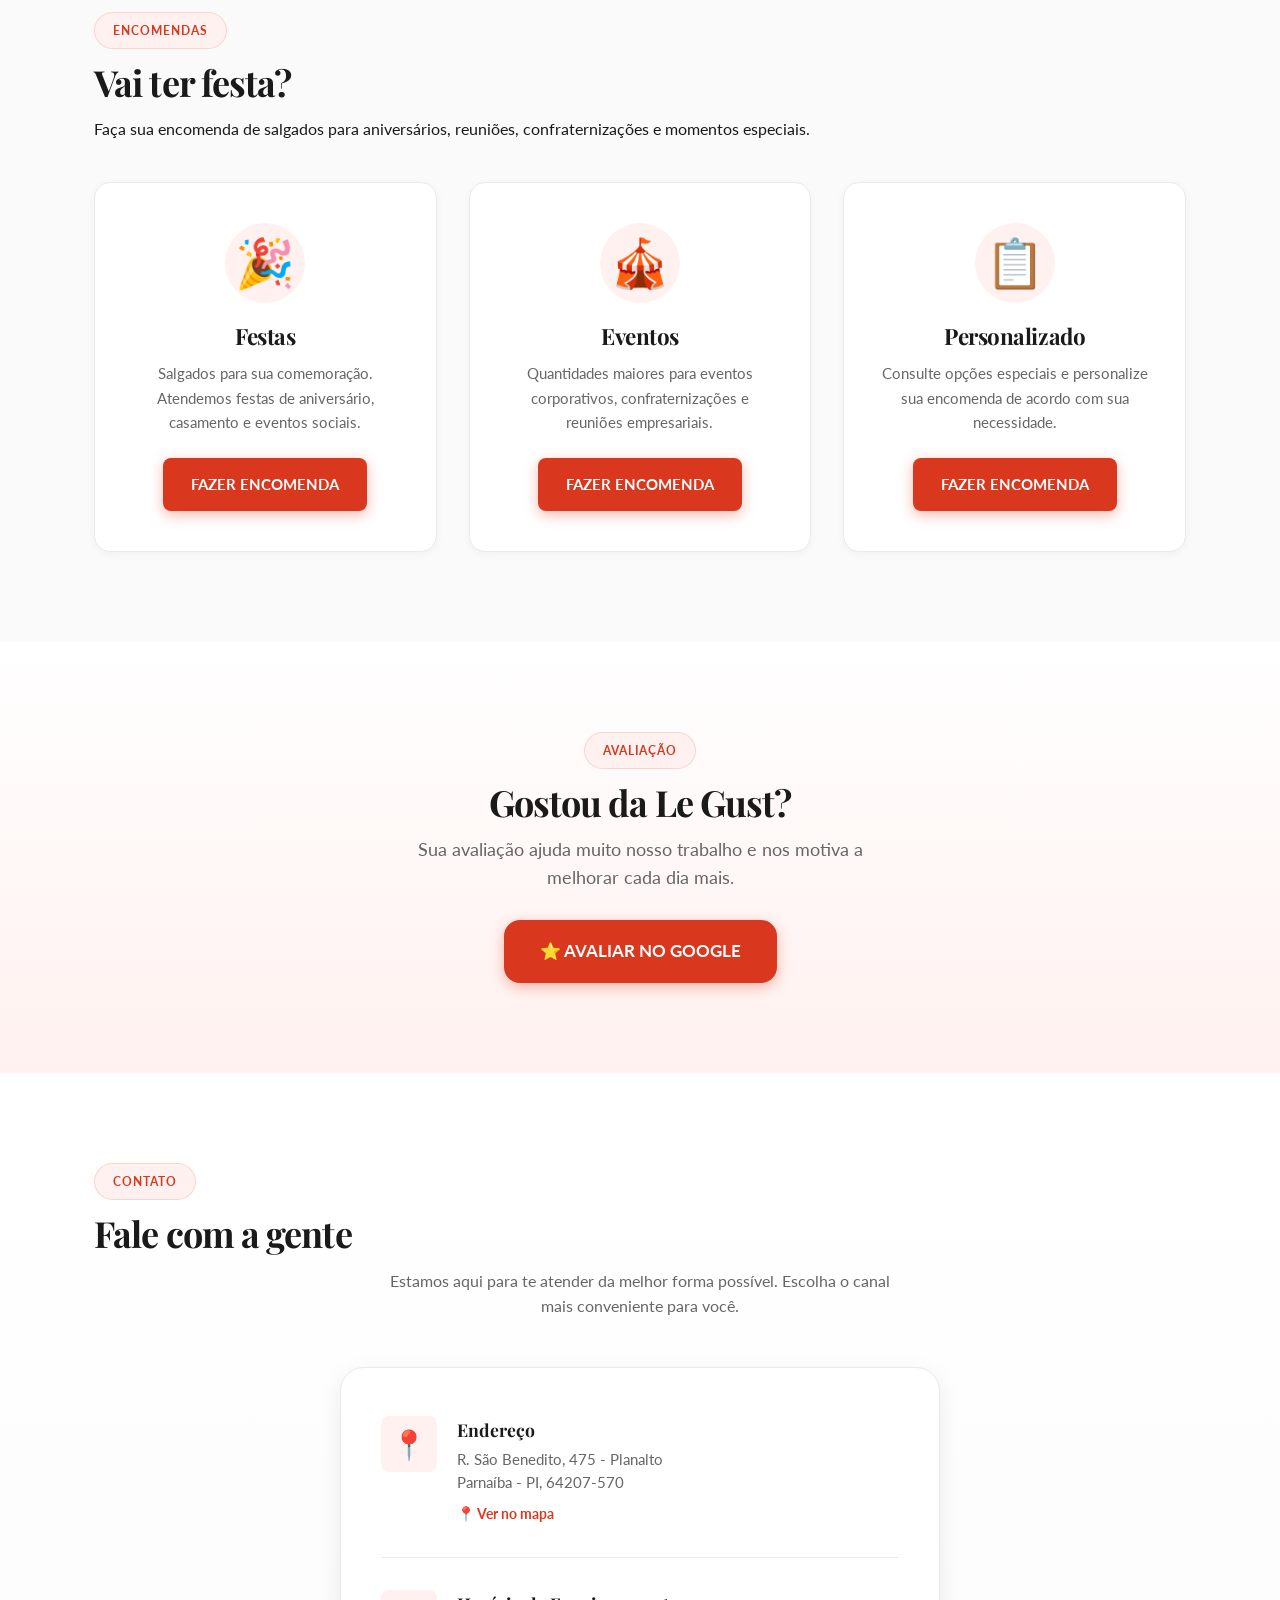
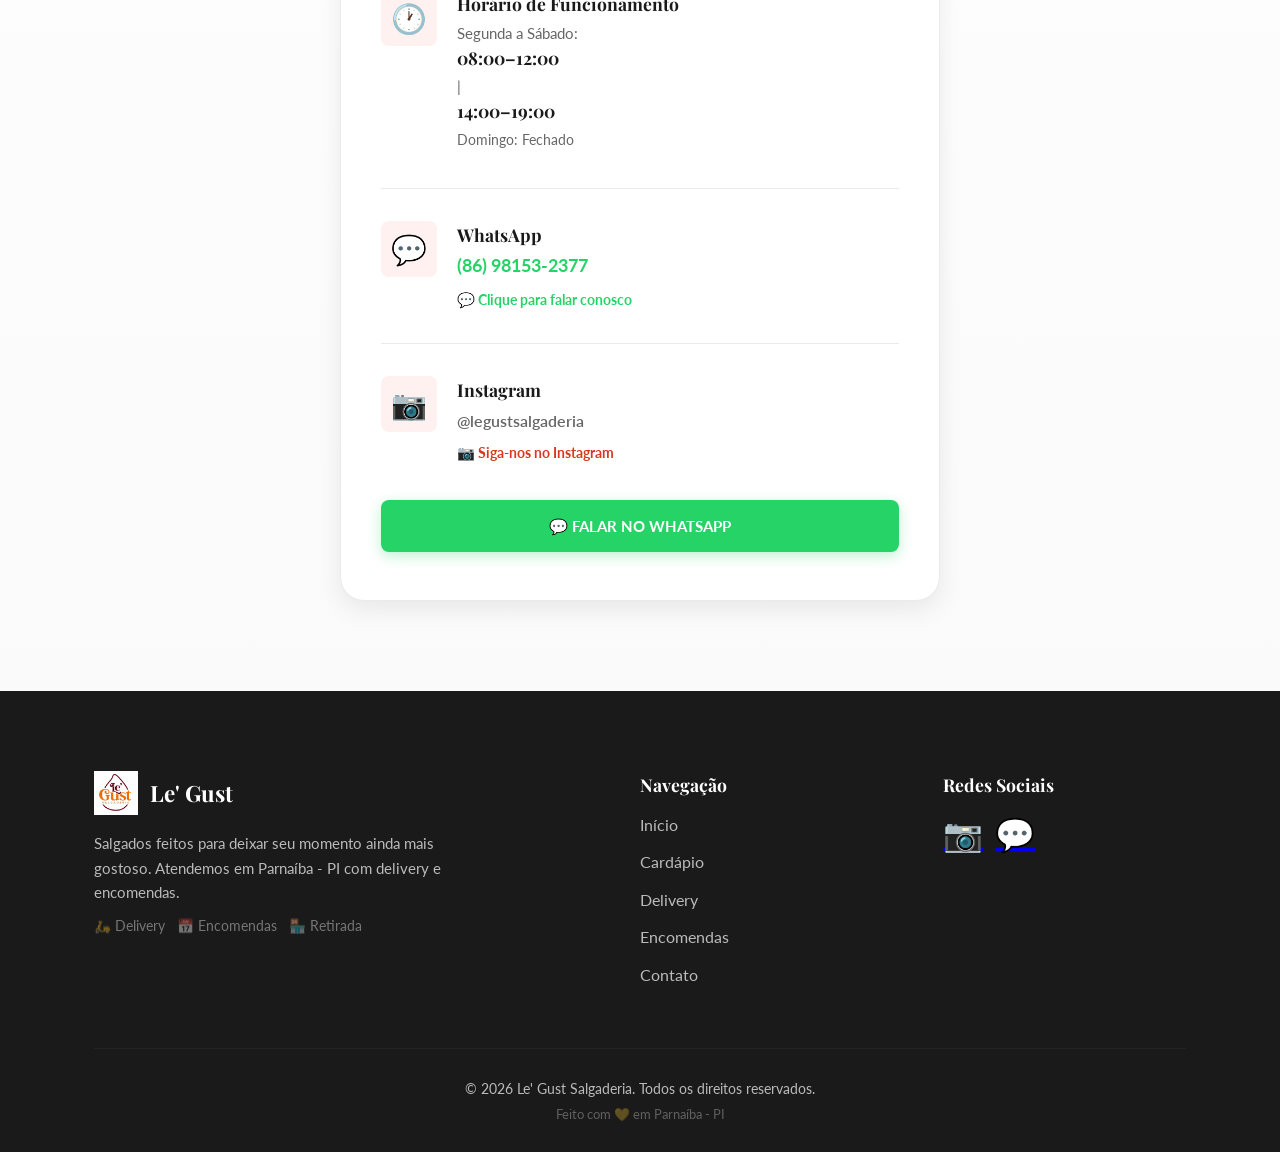
==== commit cb9ddee7: "Atualizando" ====
--- a/index.html
+++ b/index.html
@@ -49,7 +49,7 @@
                         🛵 FAZER PEDIDO
                     </a>
                     <a href="#" class="btn btn-whatsapp btn-large" id="heroAtendimento">
-                        💬 FALAR COM ATENDIMENTO
+                        💬 Falar com um atendente
                     </a>
                 </div>
             </div>
@@ -74,7 +74,7 @@
                     <div class="ajuda-icon">📅</div>
                     <h3>Fazer uma encomenda</h3>
                     <p>Vai ter festa, evento ou reunião? Faça sua encomenda com a Le Gust e surpreenda seus convidados.</p>
-                    <a href="#encomendas" class="btn btn-primary encomenda-btn">FAZER ENCOMENDA</a>
+                    <a href="#encomendas" class="btn btn-primary encomenda-btn">FAZER AGENDAMENTO</a>
                 </div>
                 <div class="ajuda-card">
                     <div class="ajuda-icon">💬</div>
@@ -94,7 +94,7 @@
                     <!-- FOTO DO MEIO REMOVIDA - AGORA SÓ TEXTO -->
                 </div>
                 <div class="sobre-content">
-                    <span class="tag">Sobre a Le Gust</span>
+                    <span class="tag">Le Gust</span>
                     <h2>Somos uma salgaderia dedicada a levar sabor e qualidade para seus momentos especiais.</h2>
                     <p>Preparamos nossos salgados com carinho para pedidos do dia a dia, festas e eventos. Cada receita é feita com ingredientes selecionados para garantir o melhor sabor em cada mordida.</p>
                     <p>Atendemos em Parnaíba - PI com delivery, retirada na loja e encomendas para ocasiões especiais. Nossa missão é fazer seu momento ainda mais gostoso!</p>
@@ -145,19 +145,19 @@
                     <div class="encomenda-icon">🎉</div>
                     <h3>Festas</h3>
                     <p>Salgados para sua comemoração. Atendemos festas de aniversário, casamento e eventos sociais.</p>
-                    <a href="#encomendas" class="btn btn-primary encomenda-btn">FAZER ENCOMENDA</a>
+                    <a href="delivery.html" class="btn btn-primary encomenda-btn">FAZER ENCOMENDA</a>
                 </div>
                 <div class="encomenda-card">
                     <div class="encomenda-icon">🎪</div>
                     <h3>Eventos</h3>
                     <p>Quantidades maiores para eventos corporativos, confraternizações e reuniões empresariais.</p>
-                    <a href="#encomendas" class="btn btn-primary encomenda-btn">FAZER ENCOMENDA</a>
+                    <a href="delivery.html" class="btn btn-primary encomenda-btn">FAZER ENCOMENDA</a>
                 </div>
                 <div class="encomenda-card">
                     <div class="encomenda-icon">📋</div>
                     <h3>Personalizado</h3>
                     <p>Consulte opções especiais e personalize sua encomenda de acordo com sua necessidade.</p>
-                    <a href="#encomendas" class="btn btn-primary encomenda-btn">FAZER ENCOMENDA</a>
+                    <a href="delivery.html" class="btn btn-primary encomenda-btn">FAZER ENCOMENDA</a>
                 </div>
             </div>
         </div>
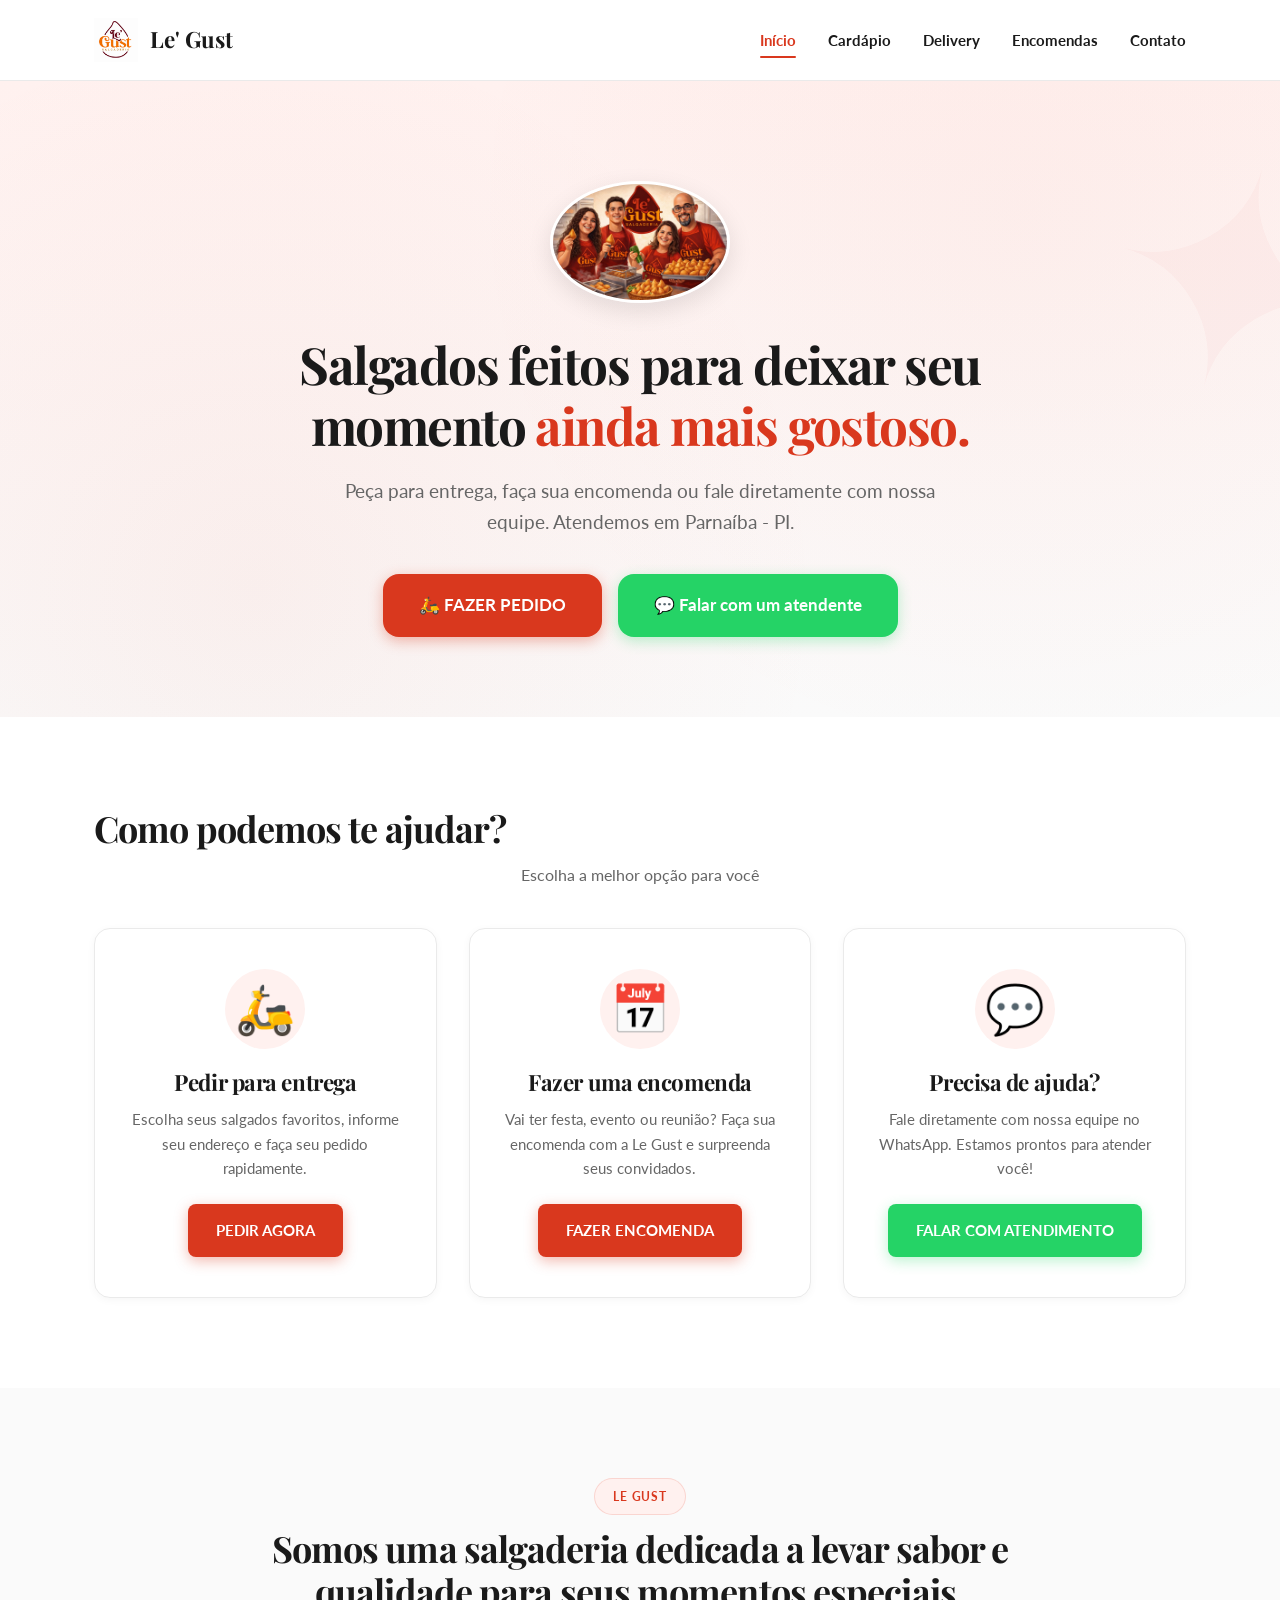
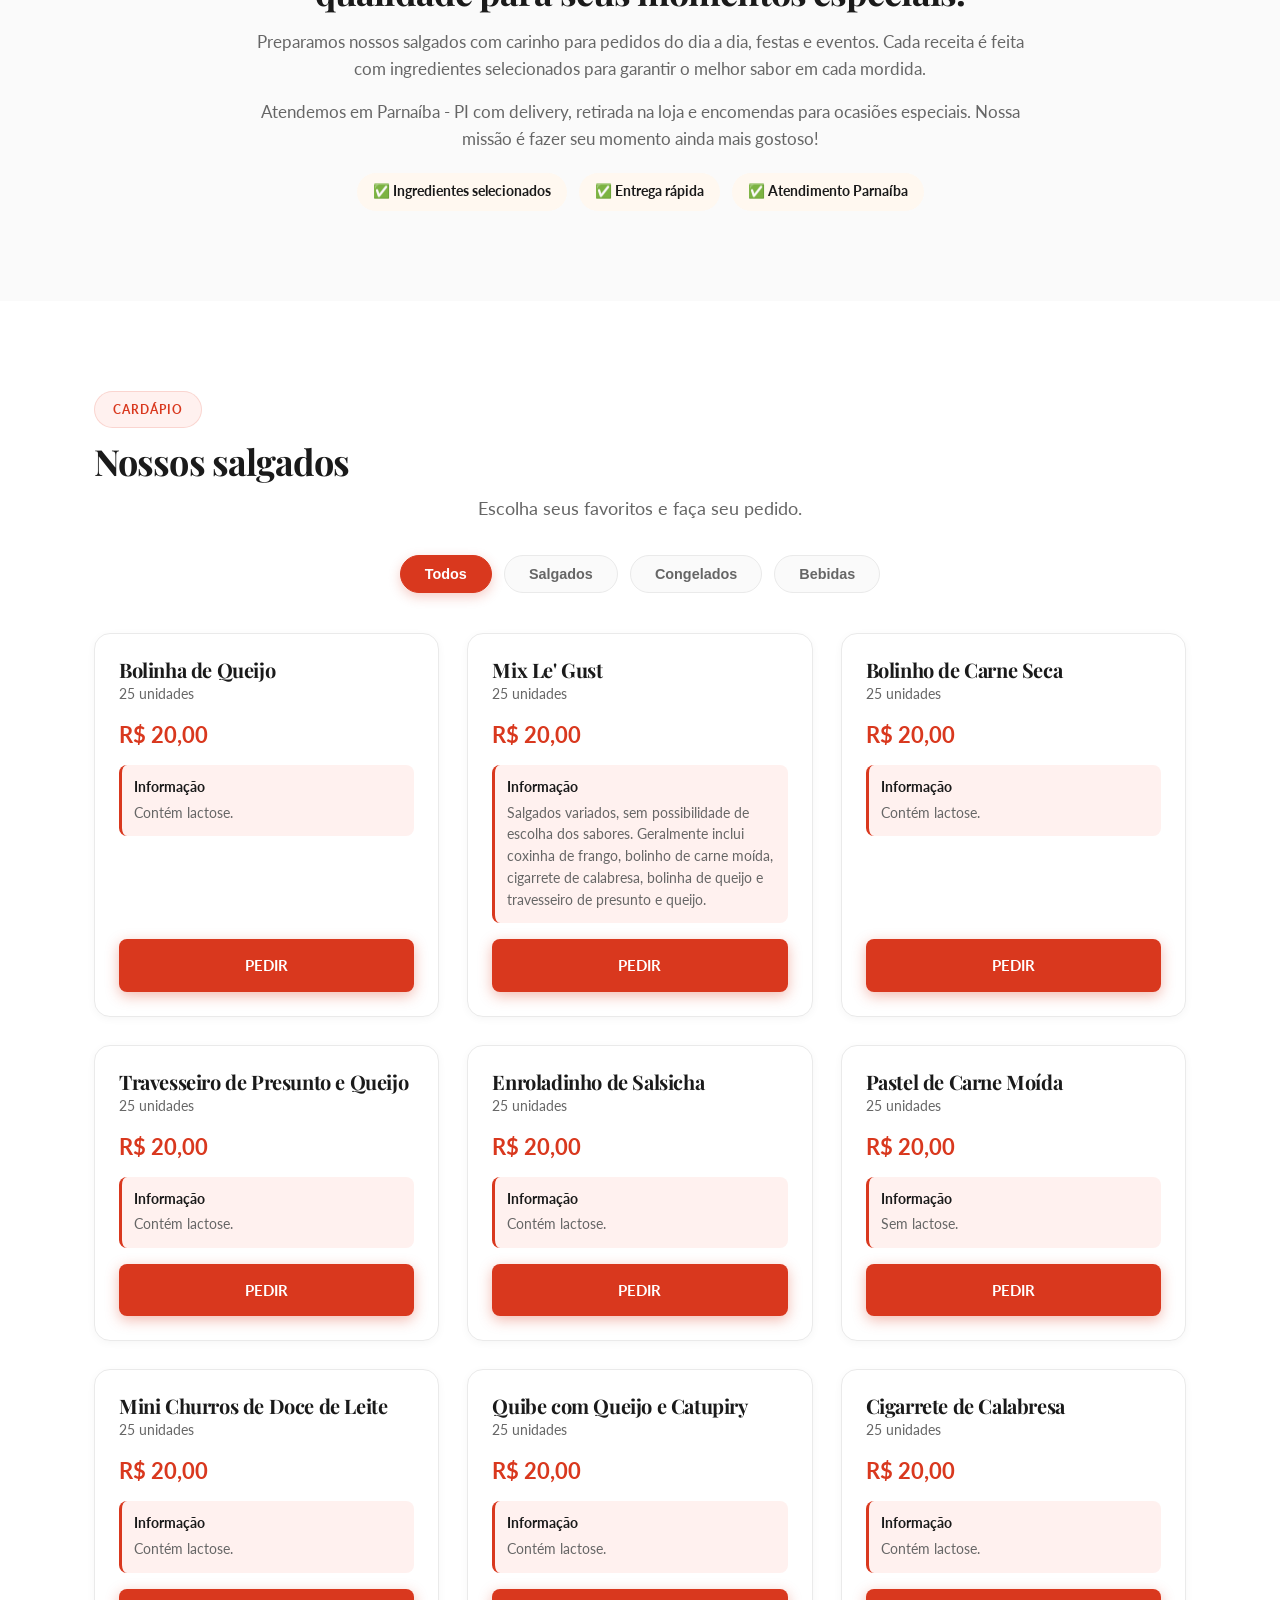
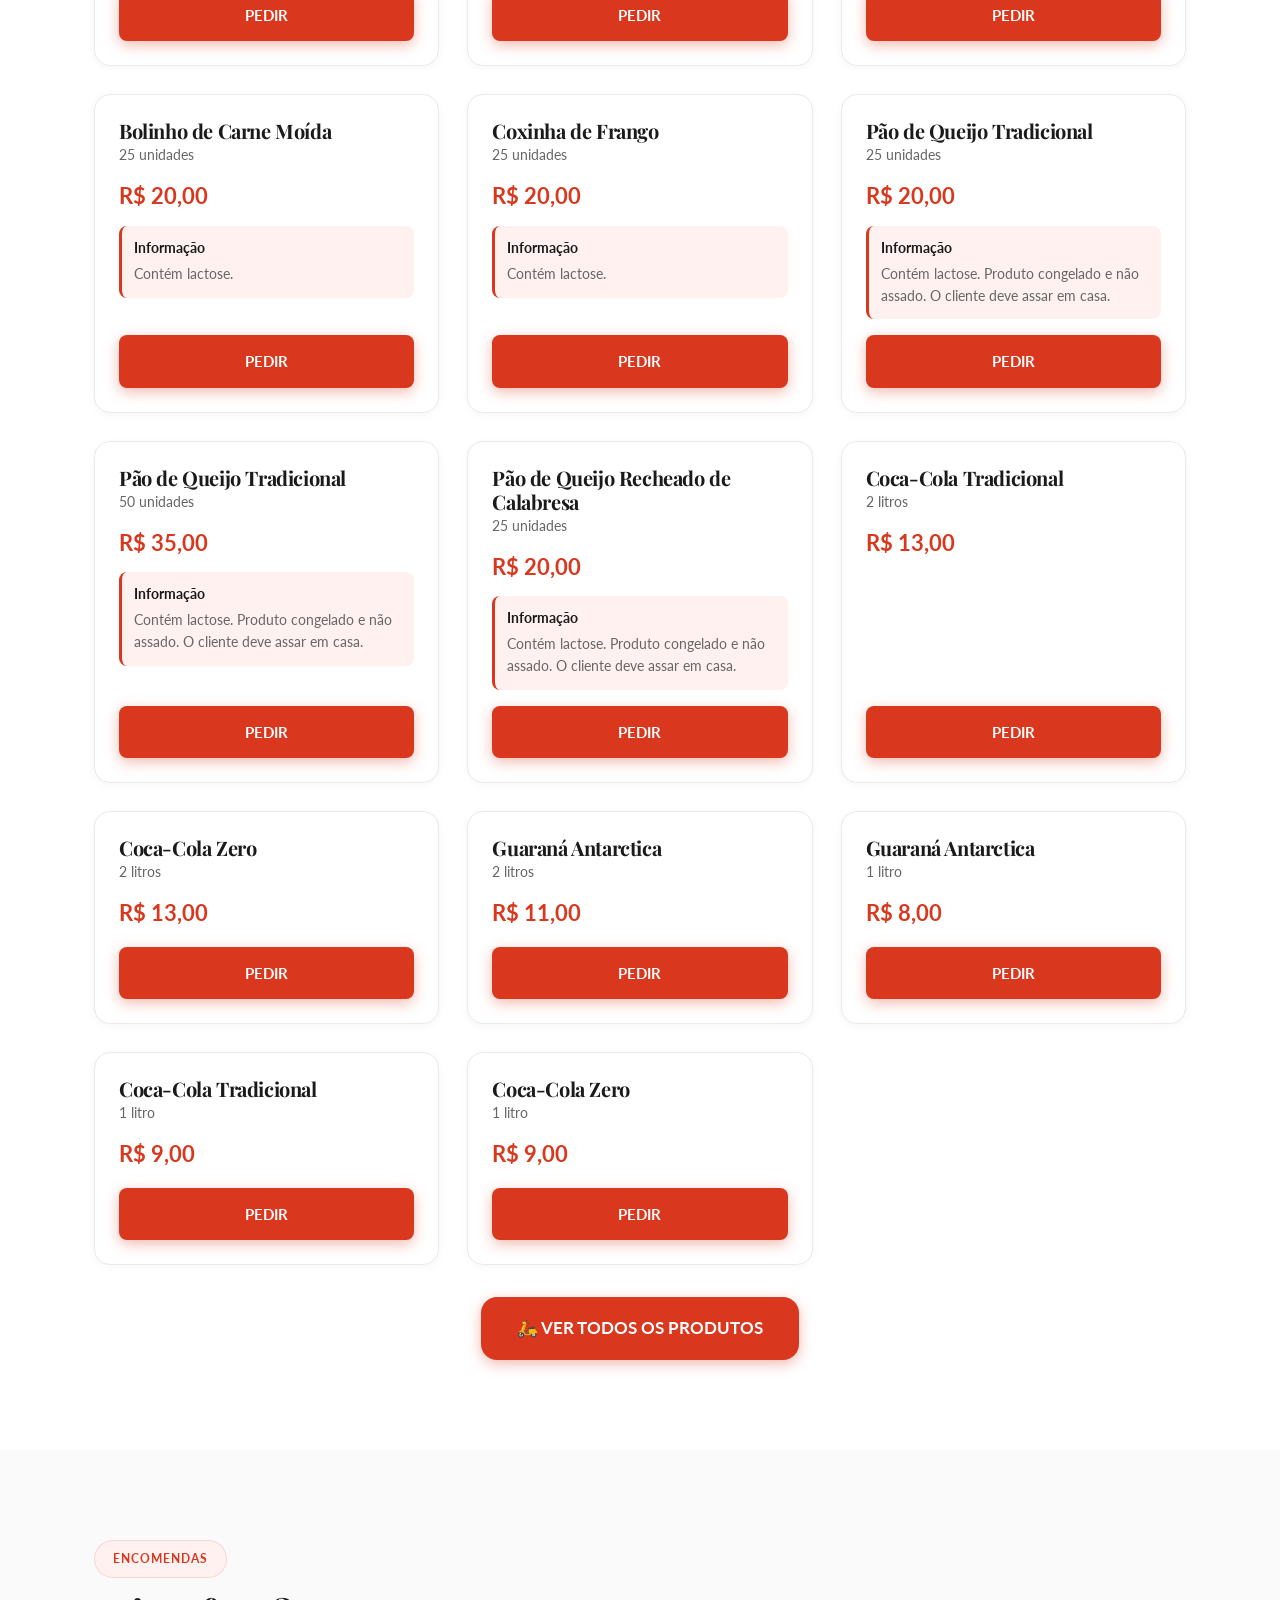
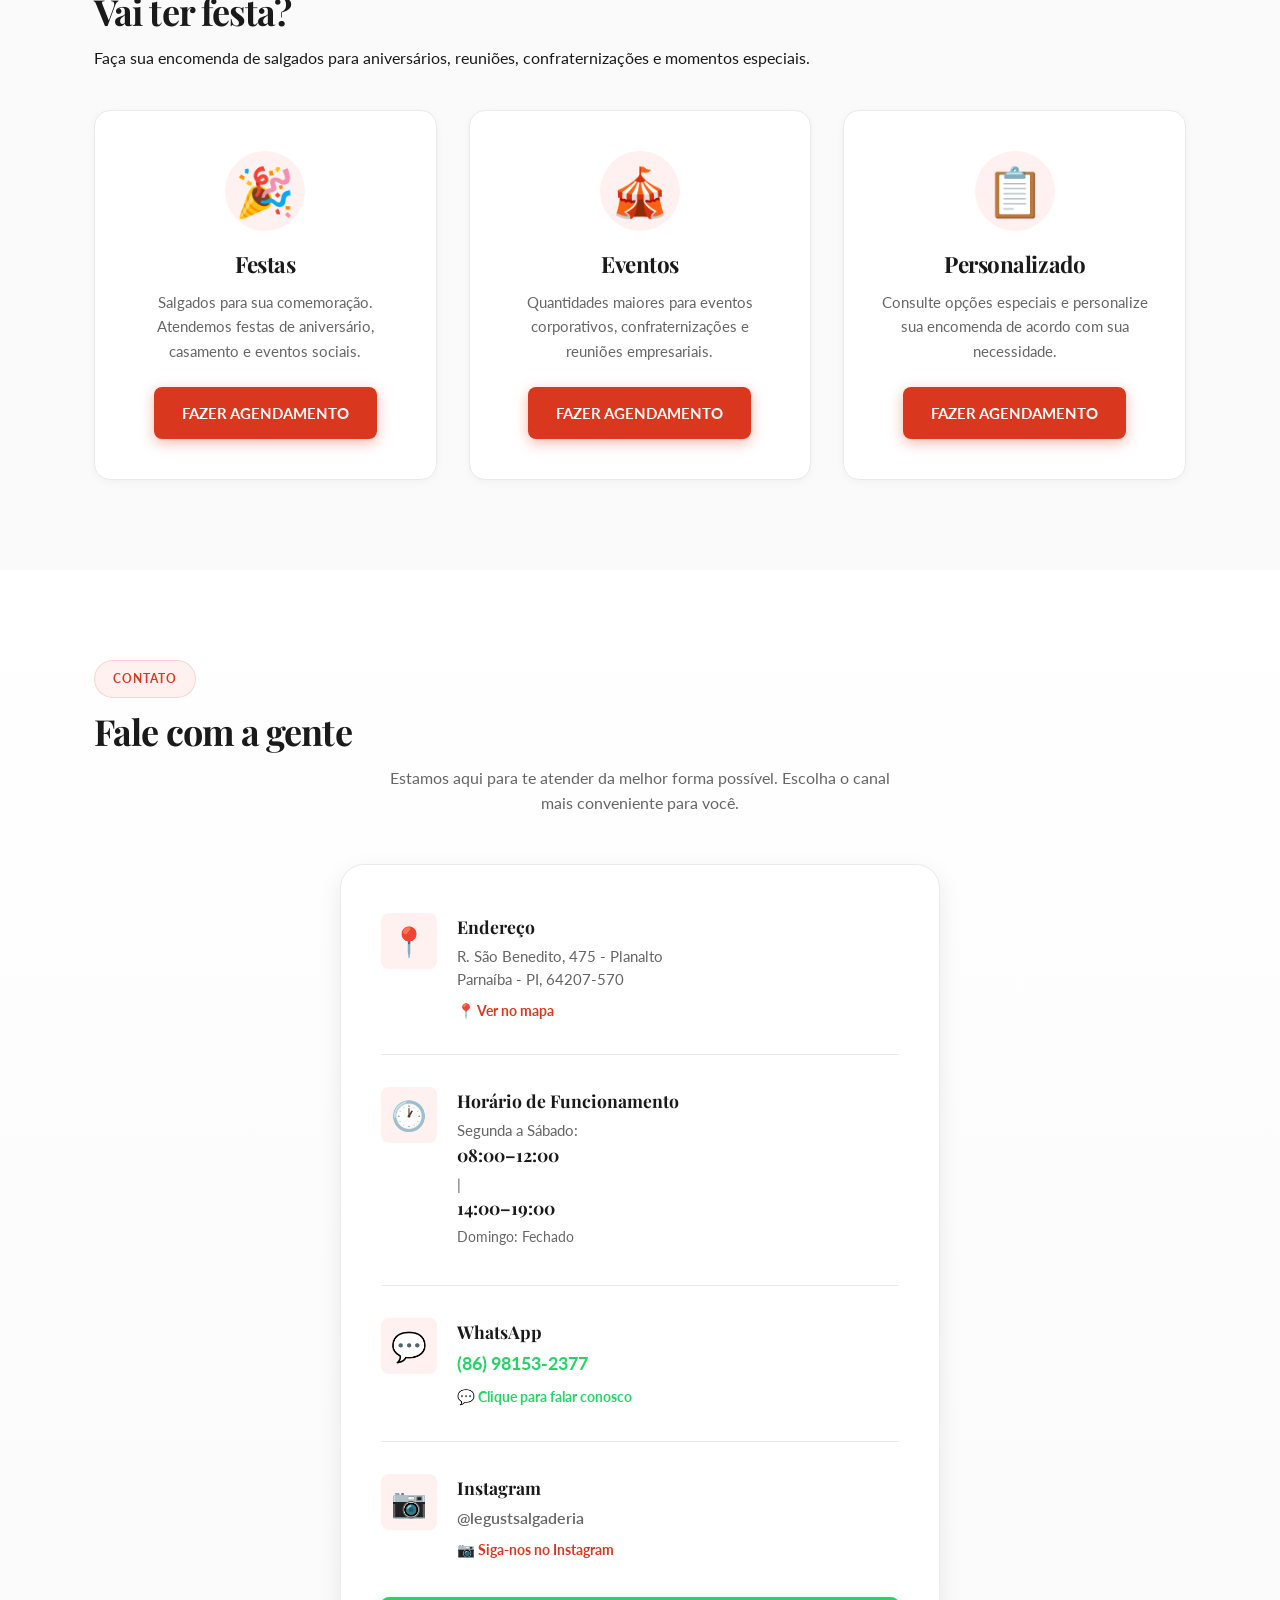
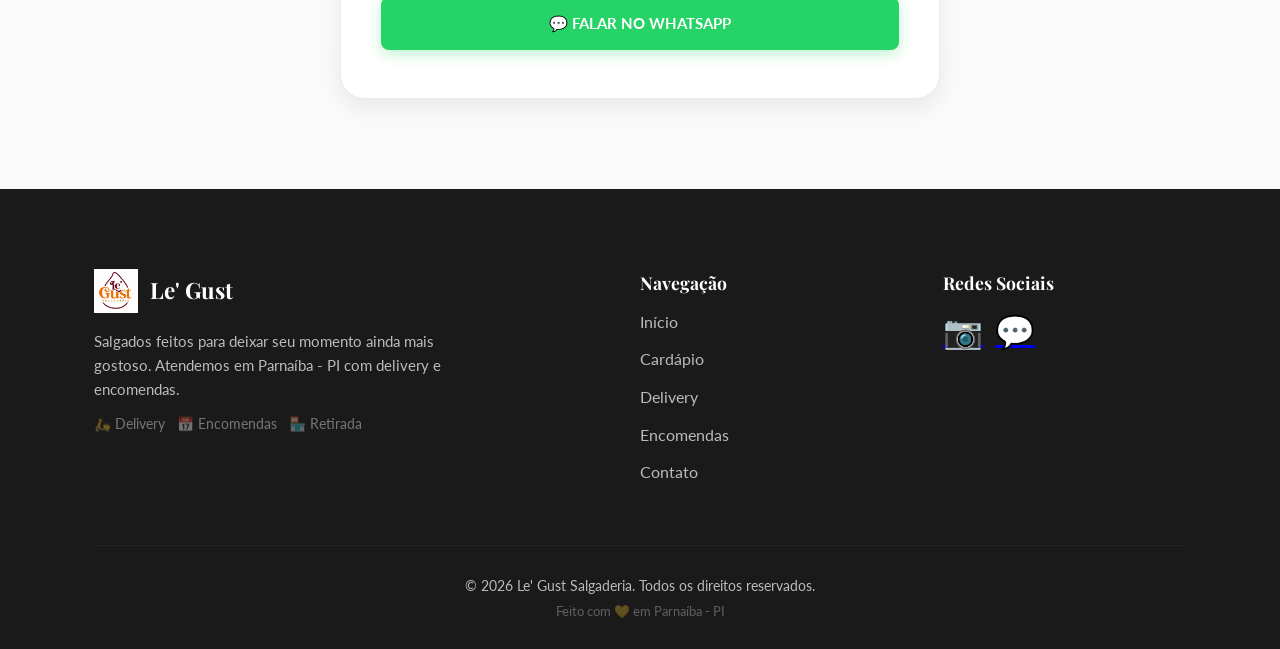
==== commit 8bba1814: "Atualizando" ====
--- a/index.html
+++ b/index.html
@@ -74,7 +74,7 @@
                     <div class="ajuda-icon">📅</div>
                     <h3>Fazer uma encomenda</h3>
                     <p>Vai ter festa, evento ou reunião? Faça sua encomenda com a Le Gust e surpreenda seus convidados.</p>
-                    <a href="#encomendas" class="btn btn-primary encomenda-btn">FAZER AGENDAMENTO</a>
+                    <a href="#encomendas" class="btn btn-primary encomenda-btn">FAZER ENCOMENDA</a>
                 </div>
                 <div class="ajuda-card">
                     <div class="ajuda-icon">💬</div>
@@ -145,36 +145,23 @@
                     <div class="encomenda-icon">🎉</div>
                     <h3>Festas</h3>
                     <p>Salgados para sua comemoração. Atendemos festas de aniversário, casamento e eventos sociais.</p>
-                    <a href="delivery.html" class="btn btn-primary encomenda-btn">FAZER ENCOMENDA</a>
+                    <a href="/delivery.html" class="btn btn-primary encomenda-btn">FAZER AGENDAMENTO</a>
                 </div>
                 <div class="encomenda-card">
                     <div class="encomenda-icon">🎪</div>
                     <h3>Eventos</h3>
                     <p>Quantidades maiores para eventos corporativos, confraternizações e reuniões empresariais.</p>
-                    <a href="delivery.html" class="btn btn-primary encomenda-btn">FAZER ENCOMENDA</a>
+                    <a href="/delivery.html" class="btn btn-primary encomenda-btn">FAZER AGENDAMENTO</a>
                 </div>
                 <div class="encomenda-card">
                     <div class="encomenda-icon">📋</div>
                     <h3>Personalizado</h3>
                     <p>Consulte opções especiais e personalize sua encomenda de acordo com sua necessidade.</p>
-                    <a href="delivery.html" class="btn btn-primary encomenda-btn">FAZER ENCOMENDA</a>
-                </div>
-            </div>
-        </div>
-    </section>
-
-    <!-- ===== AVALIAÇÃO GOOGLE ===== -->
-    <section class="avaliacao" id="avaliacao">
-        <div class="container">
-            <span class="tag">Avaliação</span>
-            <h2>Gostou da Le Gust?</h2>
-            <p style="color:var(--muted);">Sua avaliação ajuda muito nosso trabalho e nos motiva a melhorar cada dia mais.</p>
-            <a href="#" class="btn btn-primary btn-large" id="googleReviewBtn">
-                ⭐ AVALIAR NO GOOGLE
-            </a>
-        </div>
-    </section>
-
+                    <a href="/delivery.html" class="btn btn-primary encomenda-btn">FAZER AGENDAMENTO</a>
+                </div>
+            </div>
+        </div>
+    </section>
     <!-- ===== CONTATO ===== -->
     <section class="contato" id="contato">
         <div class="container">
--- a/style.css
+++ b/style.css
@@ -928,32 +928,62 @@
         font-size: 0.95rem;
     }
 }
-/* ===== FOTO DA FAMÍLIA - MAIOR E MAIS VISÍVEL ===== */
-.hero-family-image {
-    max-width: 280px; /* Aumentado de 180px para 280px */
-    width: 100%;
-    height: auto;
-    border-radius: 50%;
-    box-shadow: 0 8px 32px rgba(0, 0, 0, 0.15);
-    margin-bottom: 28px;
-    border: 4px solid var(--white);
-    transition: transform 0.3s ease;
-}
-
-.hero-family-image:hover {
-    transform: scale(1.02);
-}
-
-/* ===== AJUSTE PARA A IMAGEM DA FAMÍLIA NO MOBILE ===== */
+/* ===== FOTO DA FAMÍLIA - MOBILE ===== */
+
 @media (max-width: 768px) {
+
+    .hero {
+        min-height: auto;
+        padding: 25px 16px 35px;
+    }
+
+    .hero-content {
+        padding: 0;
+        gap: 0;
+    }
+
     .hero-family-image {
-        max-width: 200px; /* Aumentado de 140px para 200px */
+        display: block;
+        width: 100%;
+        max-width: 360px;
+        height: 200px;
+        object-fit: cover;
+        margin: 0 auto 24px;
+        border-radius: 16px;
+        border: 4px solid var(--white);
+        box-shadow: 0 8px 25px rgba(0, 0, 0, 0.15);
+    }
+
+    .hero h1 {
+        margin: 0 auto 16px;
+        max-width: 390px;
+        font-size: 2rem;
+        line-height: 1.08;
+    }
+
+    .hero p {
+        max-width: 360px;
+        margin: 0 auto 24px;
+        font-size: 0.95rem;
+        line-height: 1.5;
     }
 }
 
 @media (max-width: 480px) {
+
+    .hero {
+        padding: 20px 14px 30px;
+    }
+
     .hero-family-image {
-        max-width: 160px; /* Aumentado de 120px para 160px */
+        width: 100%;
+        max-width: 360px;
+        height: 200px;
+        margin-bottom: 24px;
+    }
+
+    .hero h1 {
+        font-size: 1.9rem;
     }
 }
 
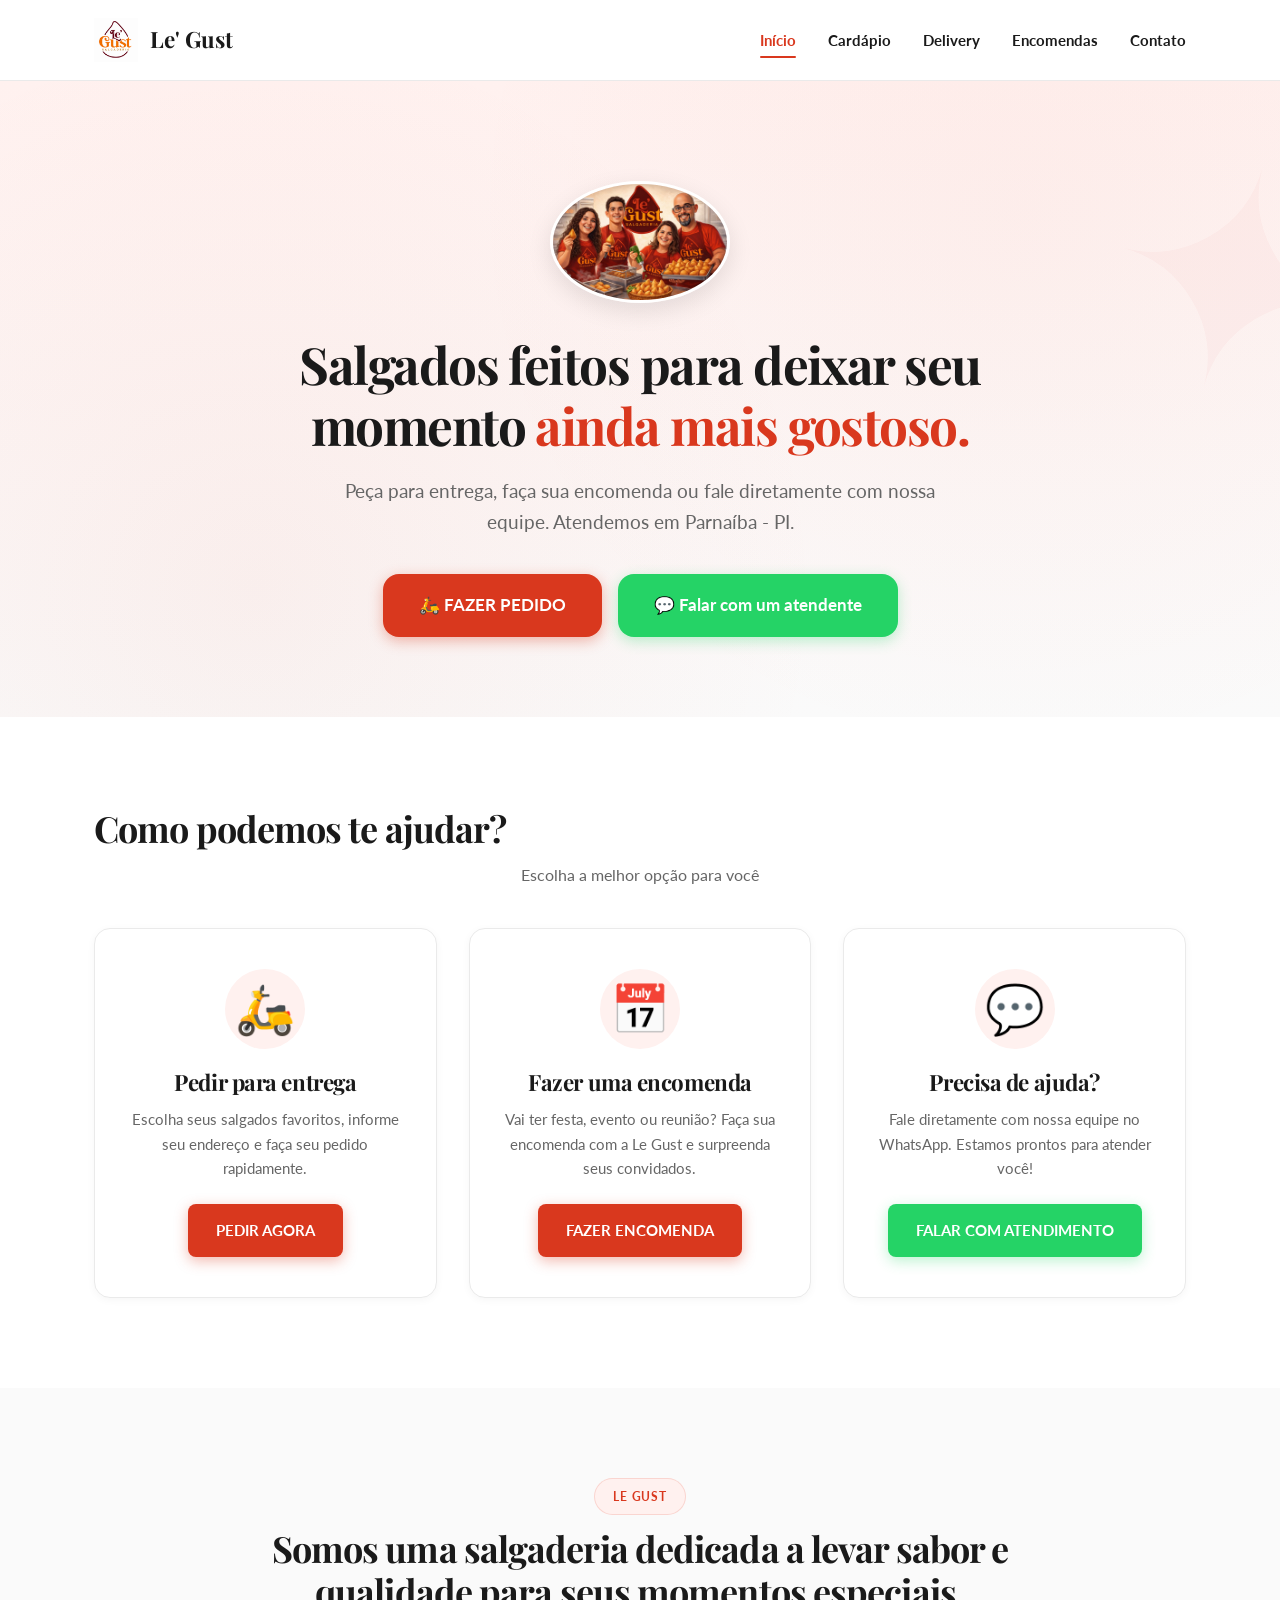
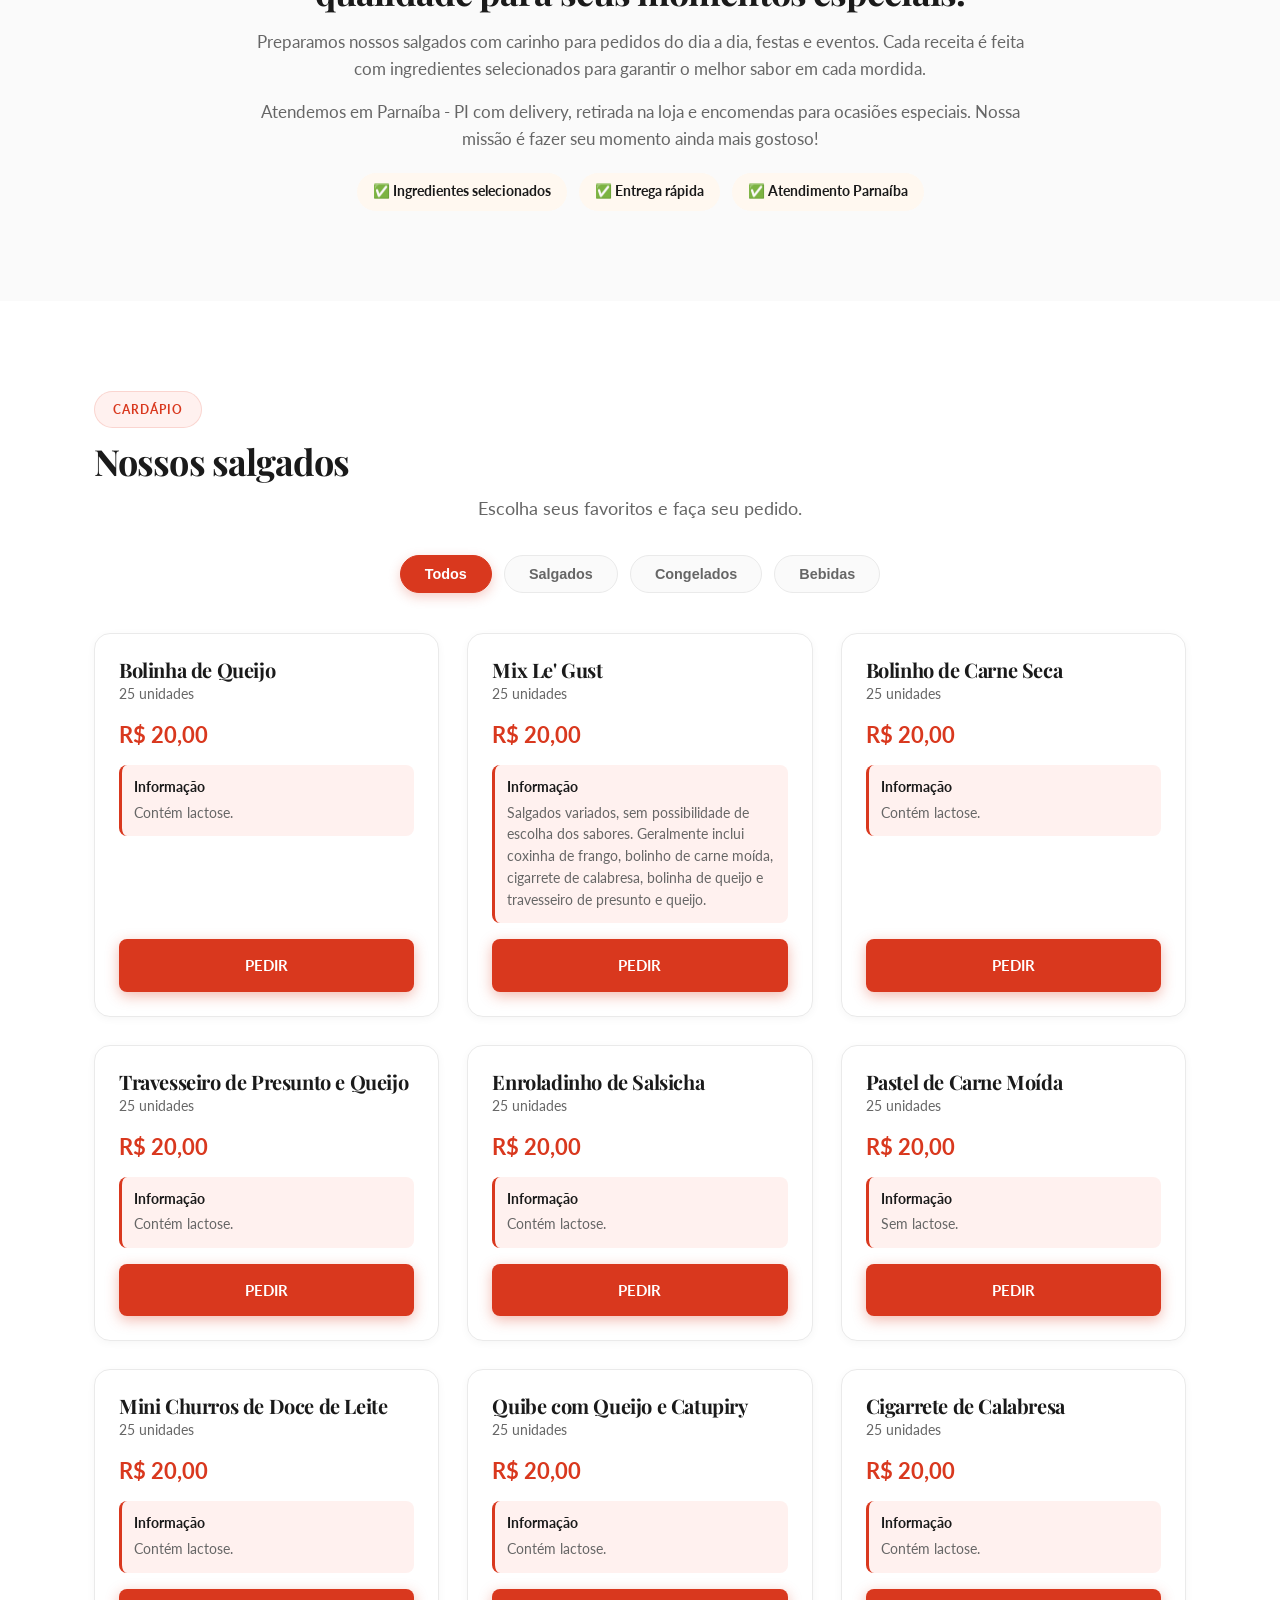
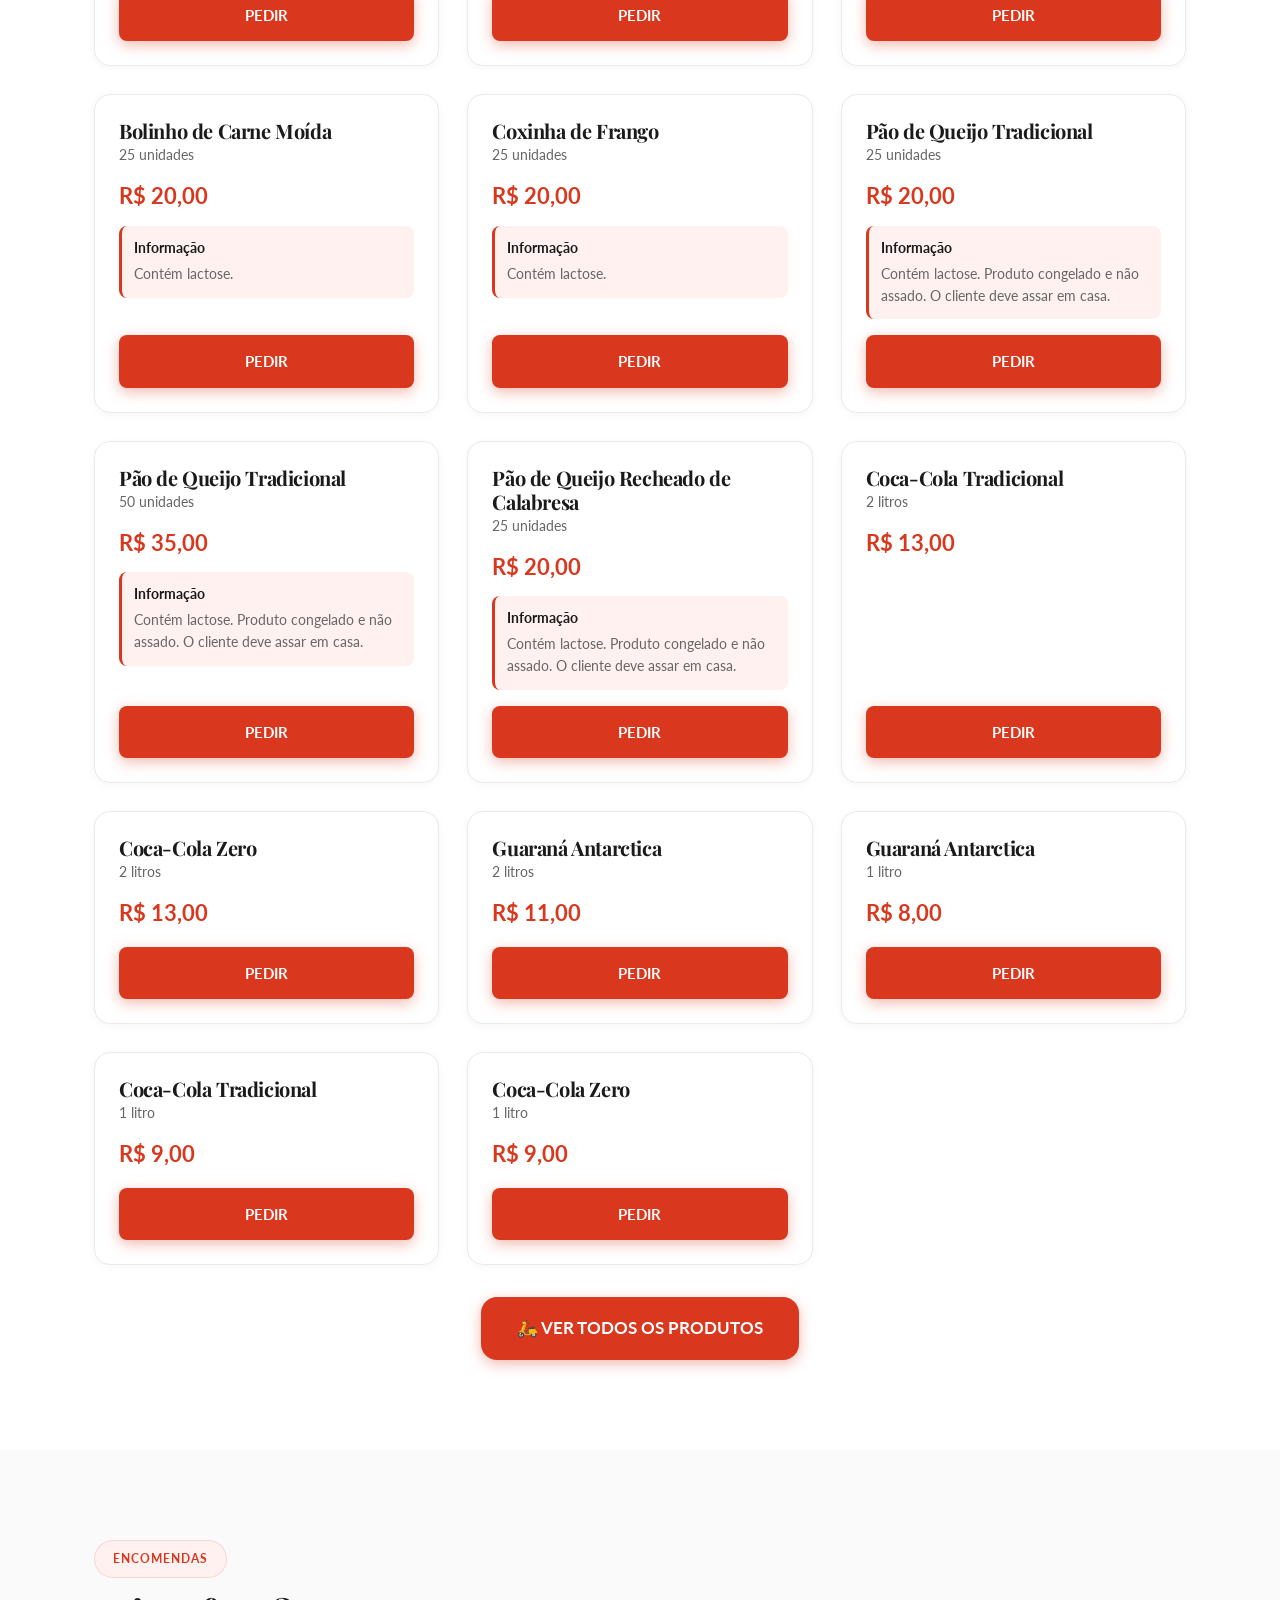
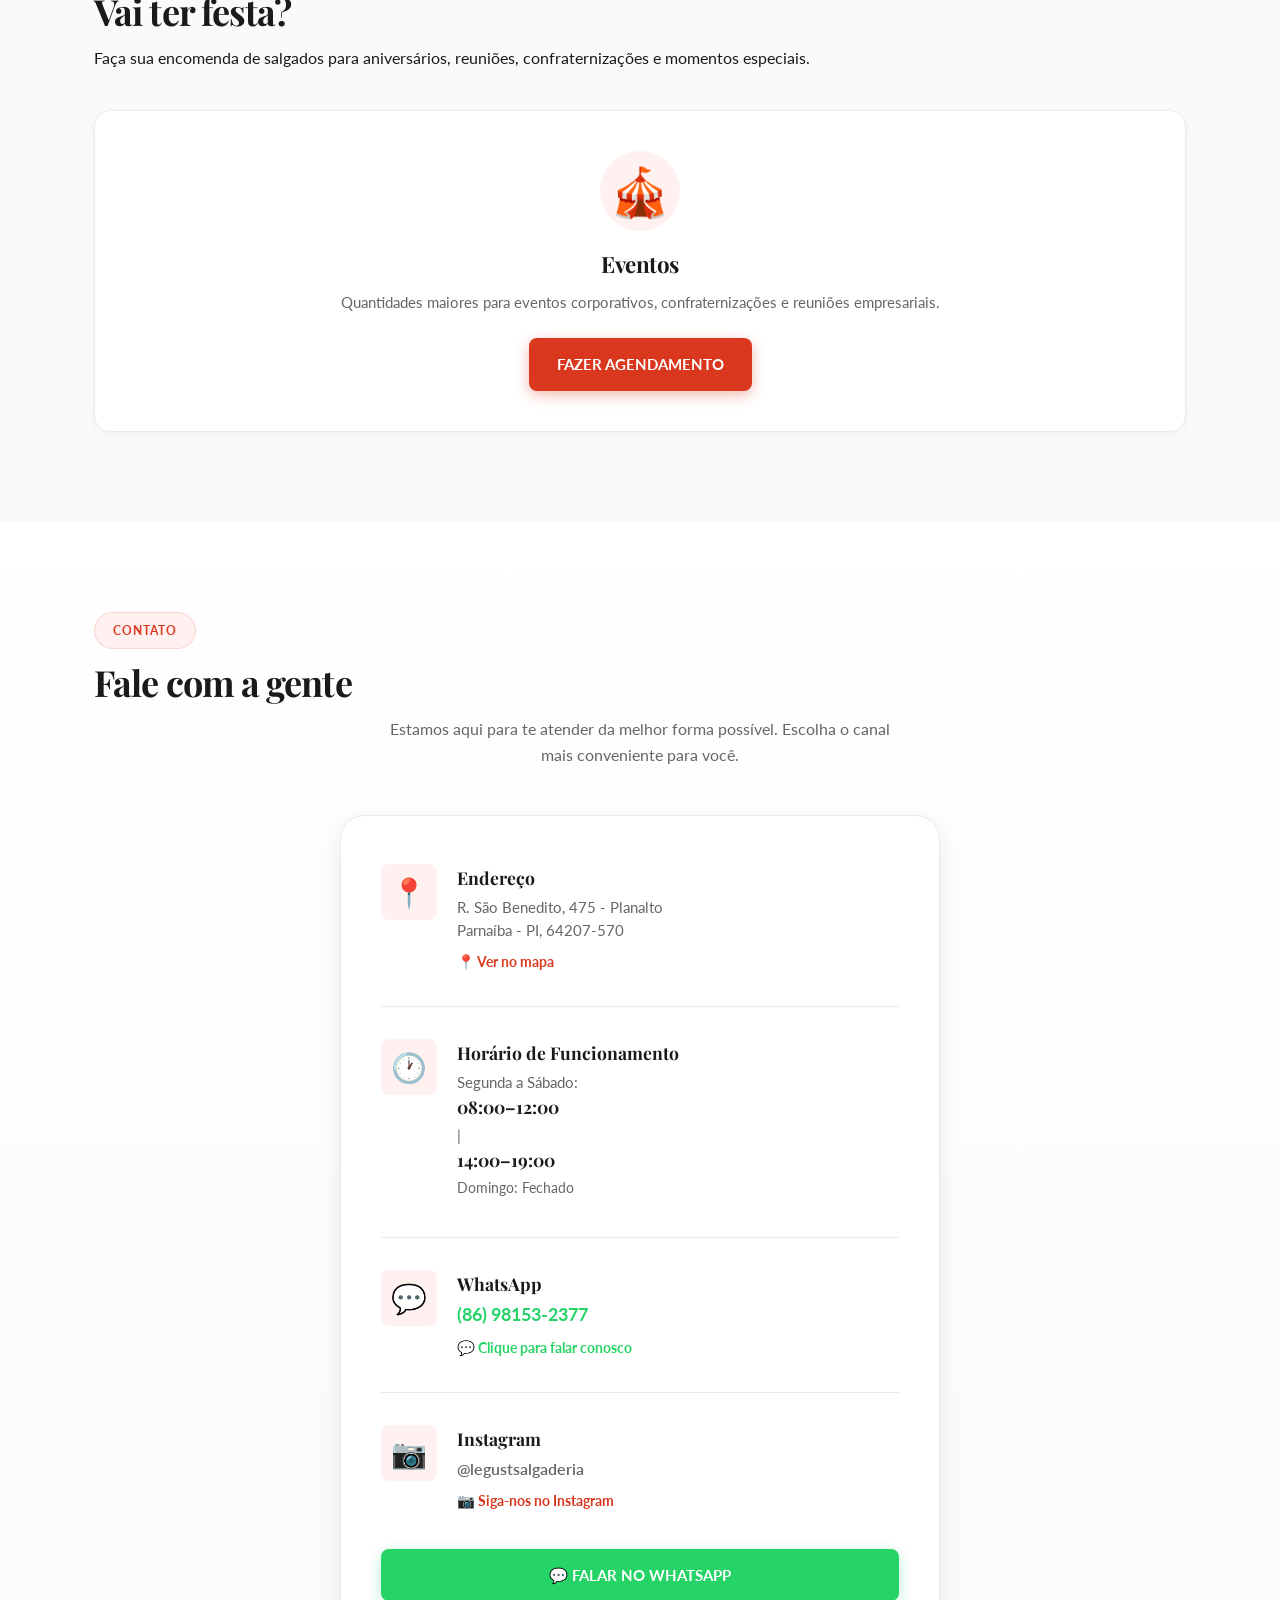
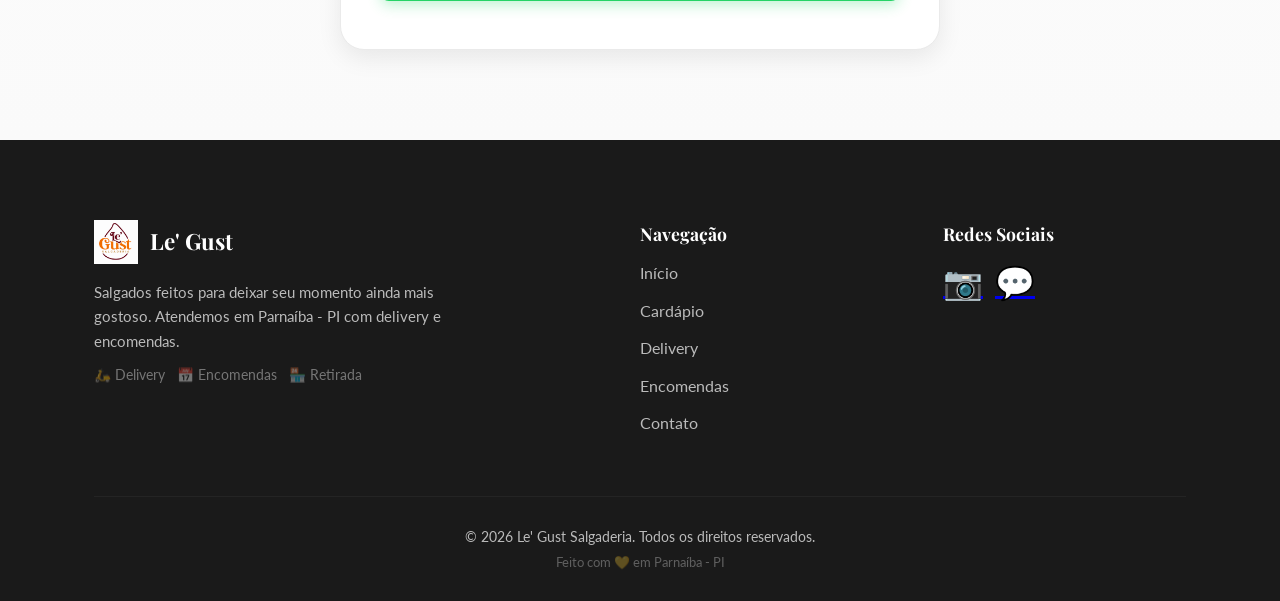
==== commit 94b6e9d0: "Atualizando" ====
--- a/index.html
+++ b/index.html
@@ -142,21 +142,9 @@
             <p class="encomendas-desc">Faça sua encomenda de salgados para aniversários, reuniões, confraternizações e momentos especiais.</p>
             <div class="encomendas-grid">
                 <div class="encomenda-card">
-                    <div class="encomenda-icon">🎉</div>
-                    <h3>Festas</h3>
-                    <p>Salgados para sua comemoração. Atendemos festas de aniversário, casamento e eventos sociais.</p>
-                    <a href="/delivery.html" class="btn btn-primary encomenda-btn">FAZER AGENDAMENTO</a>
-                </div>
-                <div class="encomenda-card">
                     <div class="encomenda-icon">🎪</div>
                     <h3>Eventos</h3>
                     <p>Quantidades maiores para eventos corporativos, confraternizações e reuniões empresariais.</p>
-                    <a href="/delivery.html" class="btn btn-primary encomenda-btn">FAZER AGENDAMENTO</a>
-                </div>
-                <div class="encomenda-card">
-                    <div class="encomenda-icon">📋</div>
-                    <h3>Personalizado</h3>
-                    <p>Consulte opções especiais e personalize sua encomenda de acordo com sua necessidade.</p>
                     <a href="/delivery.html" class="btn btn-primary encomenda-btn">FAZER AGENDAMENTO</a>
                 </div>
             </div>
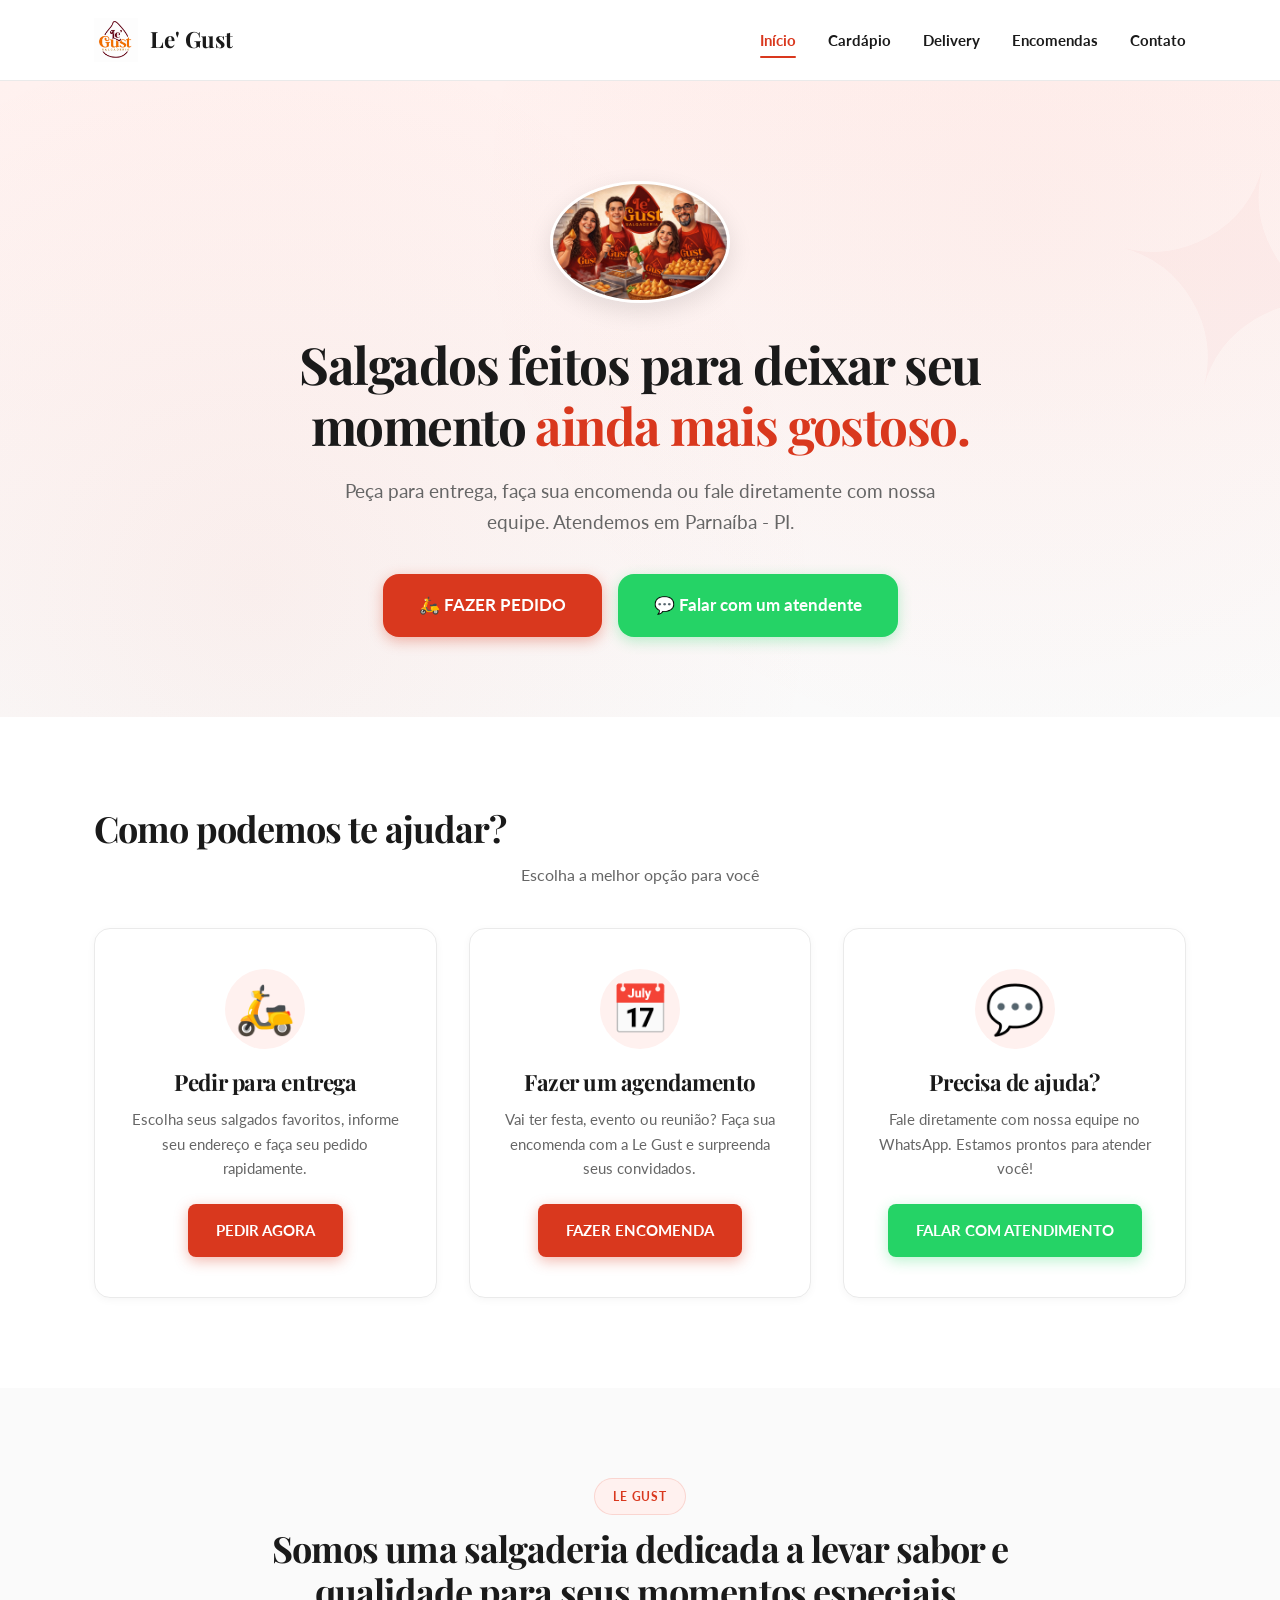
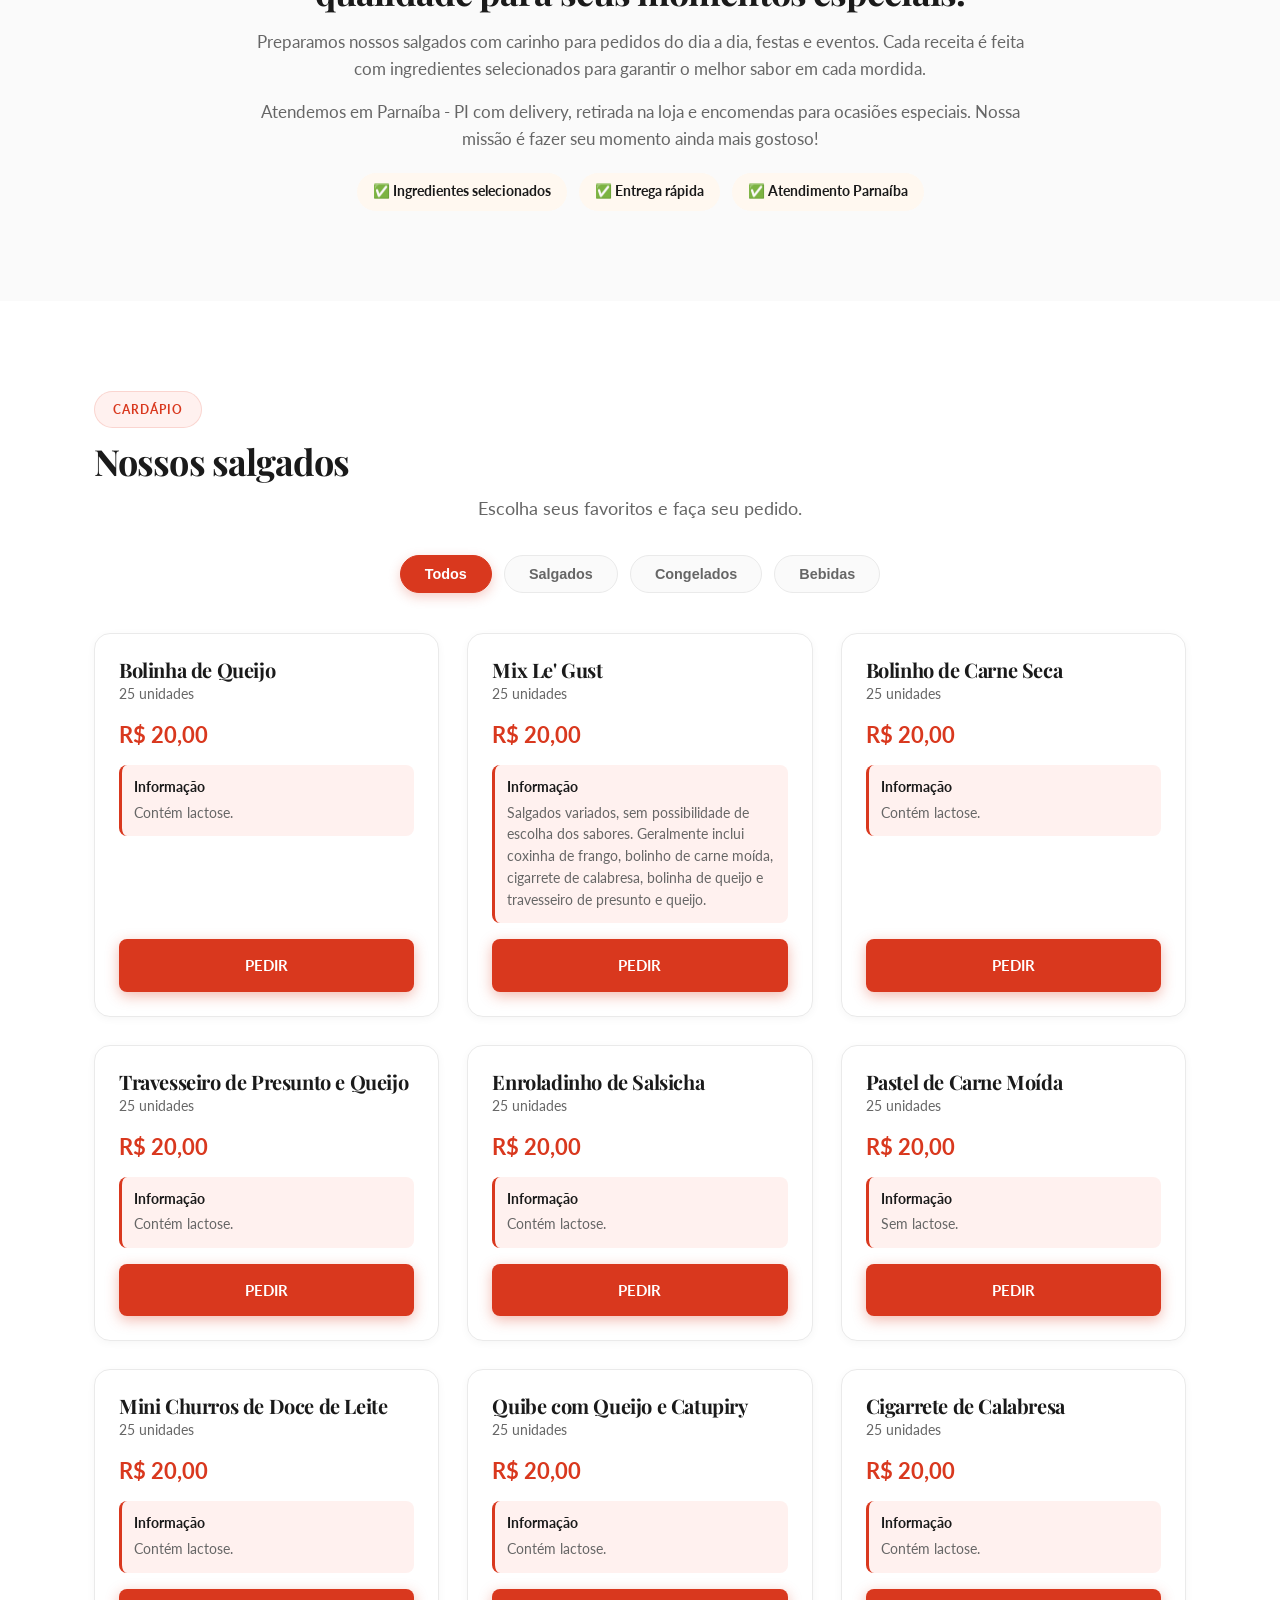
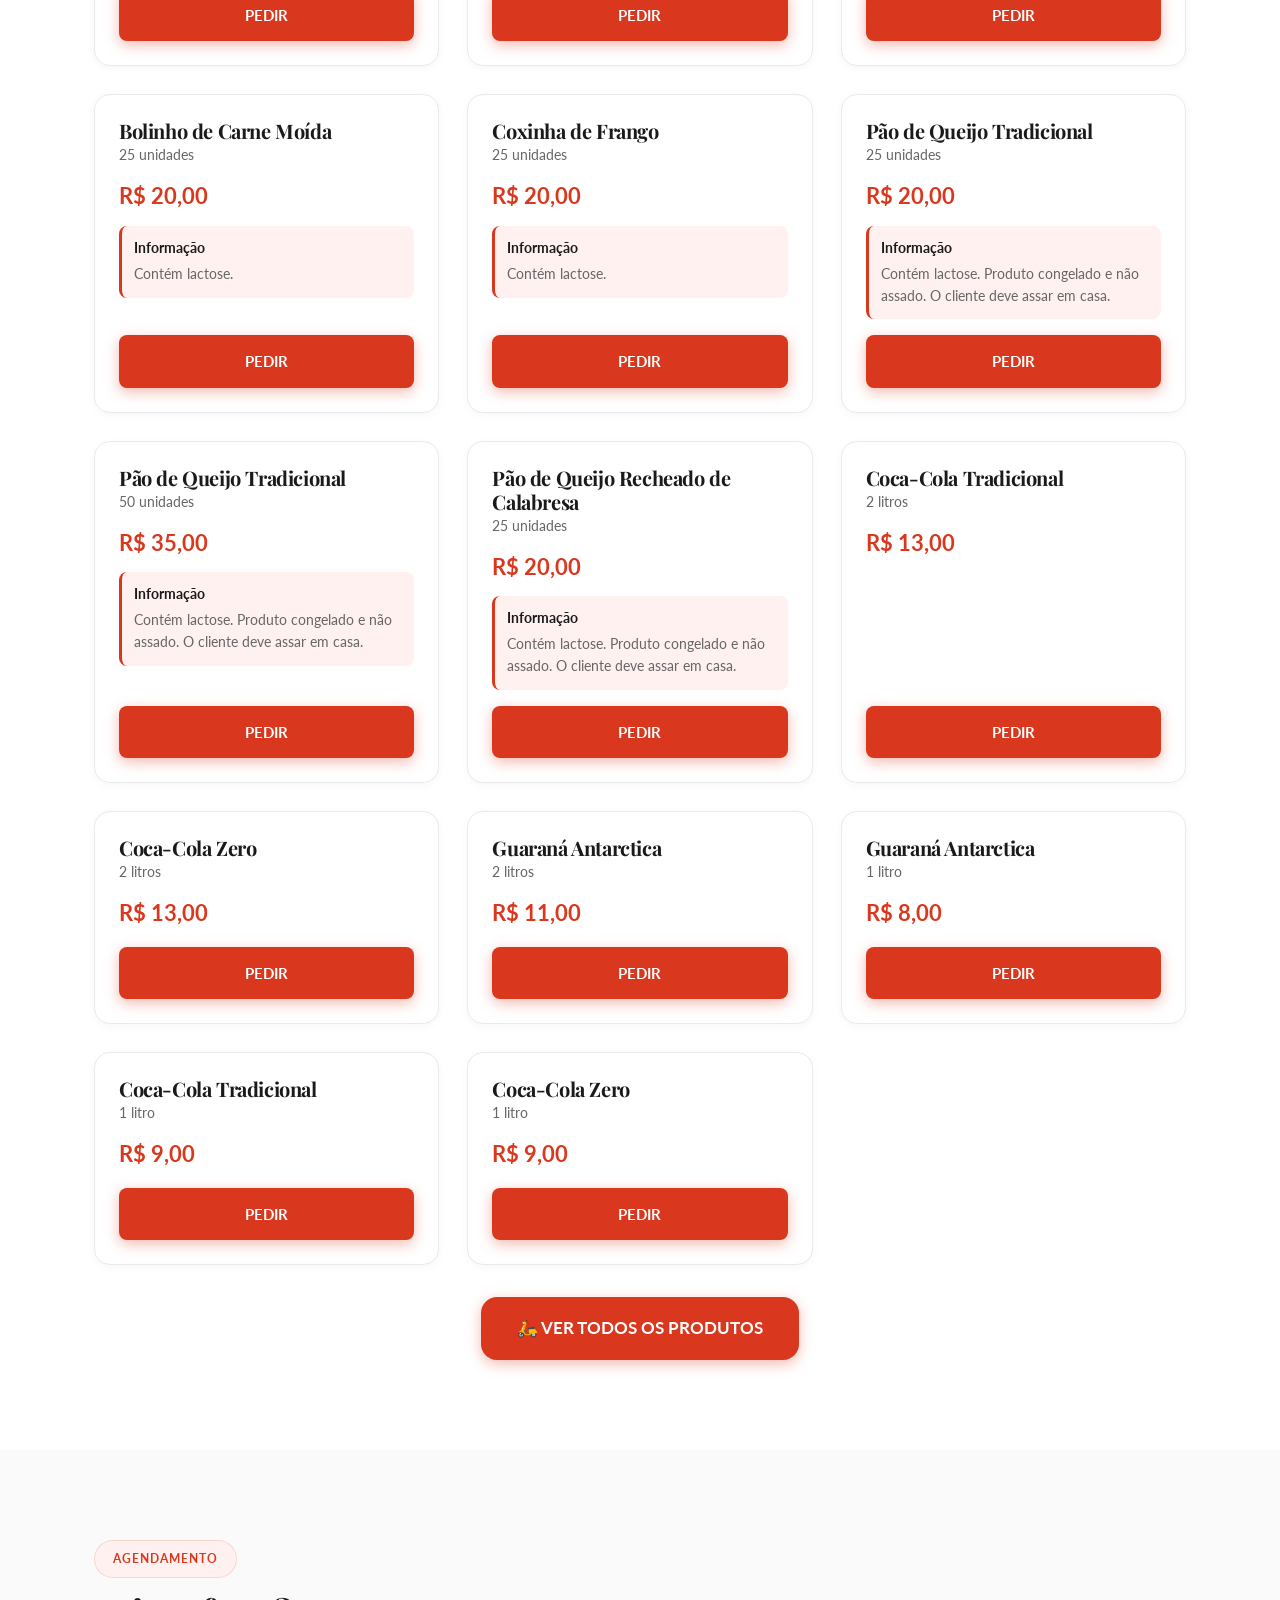
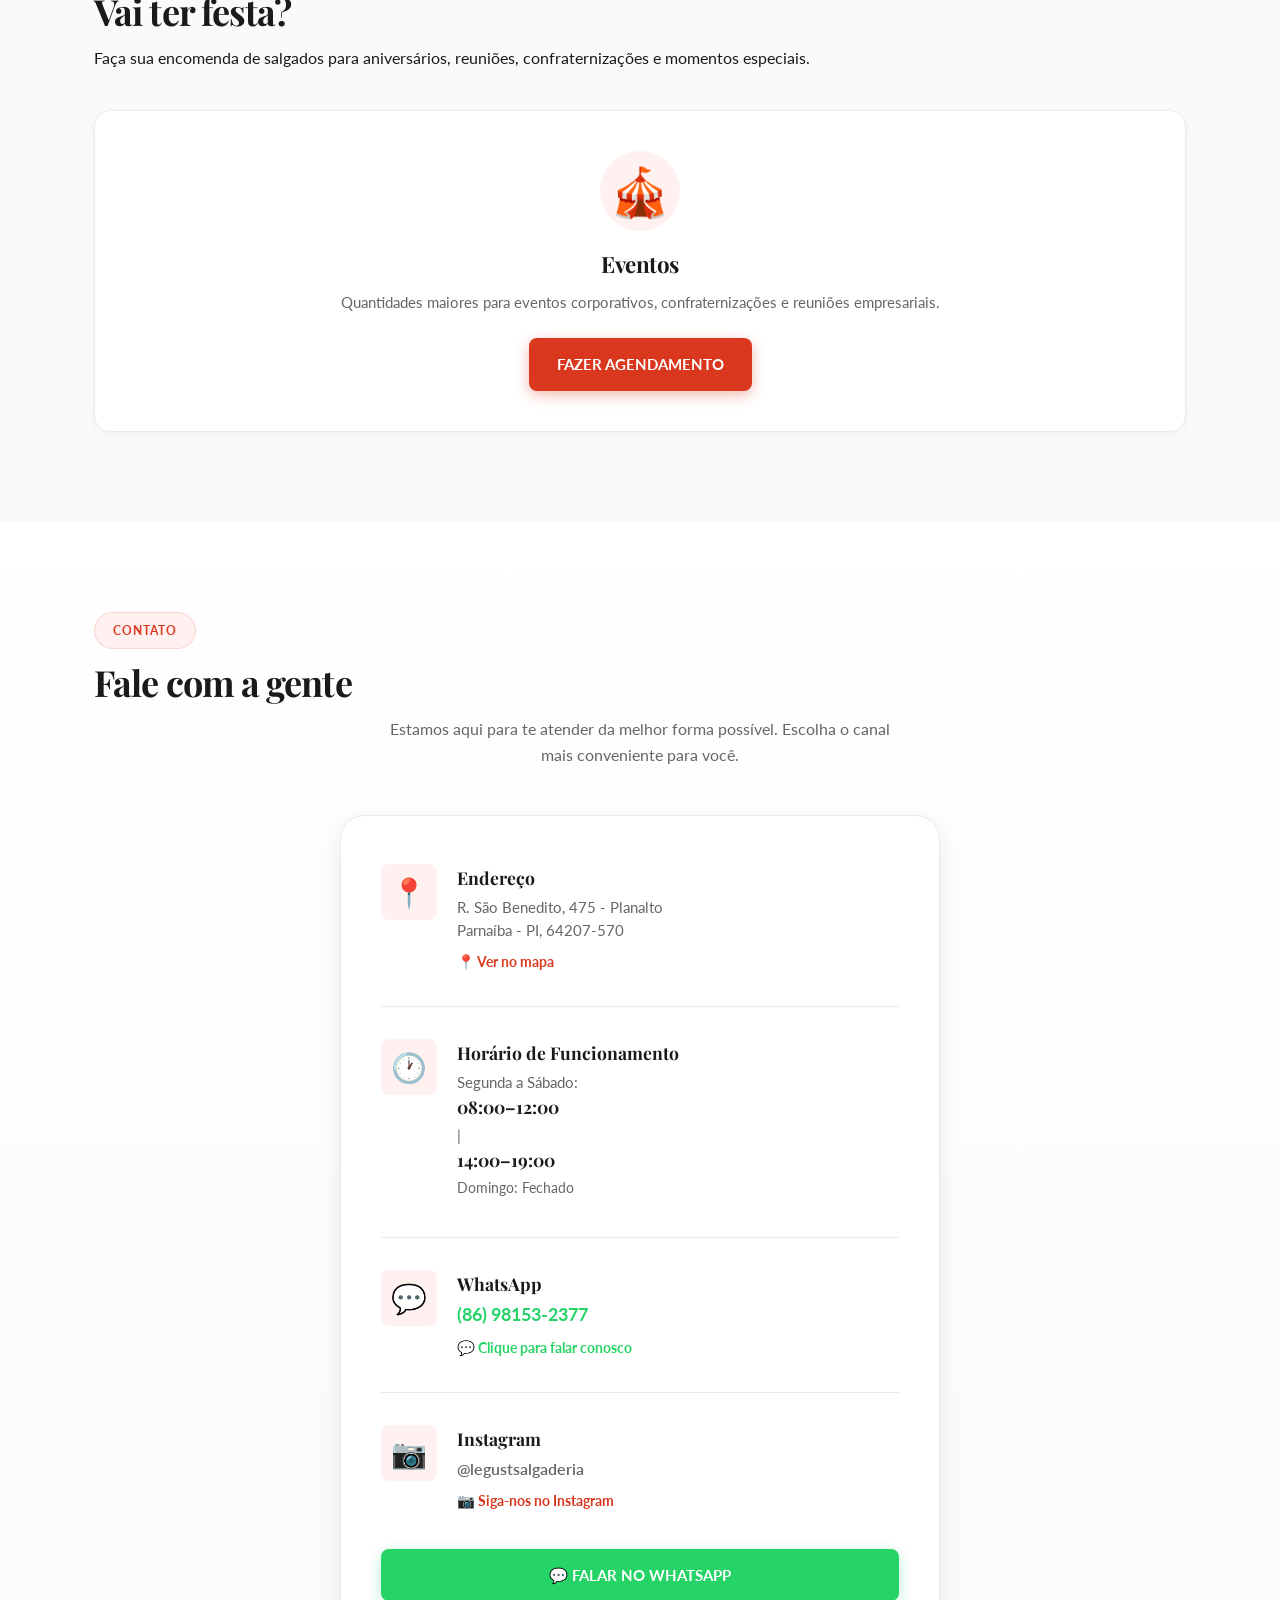
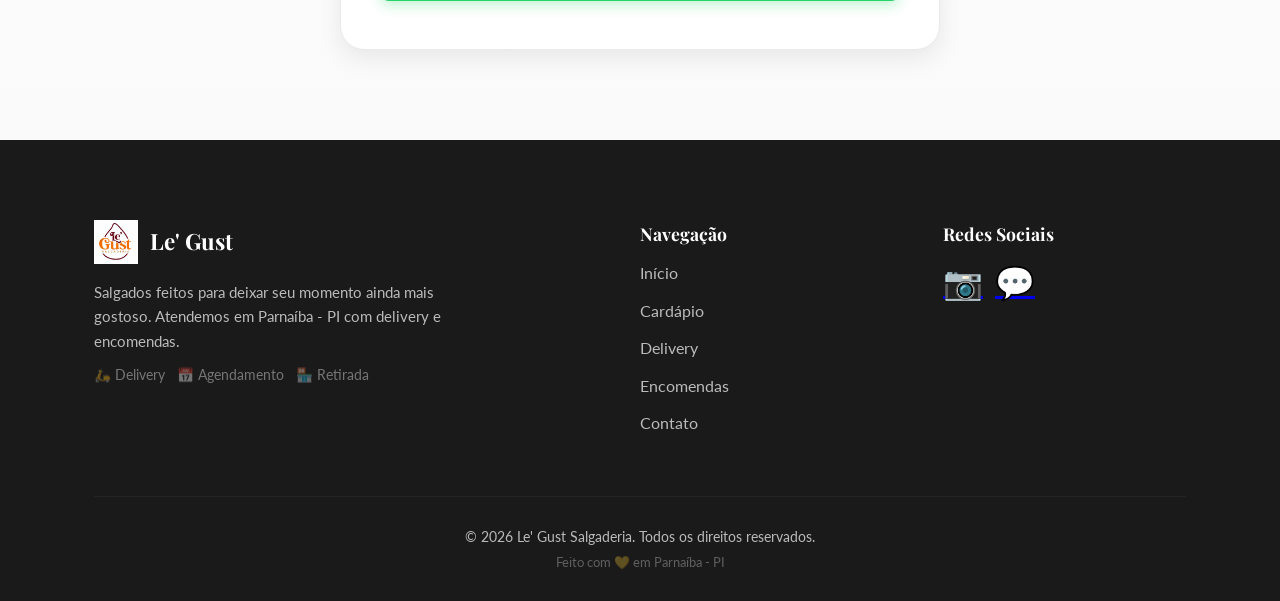
==== commit fcb8bb47: "Atualizando" ====
--- a/index.html
+++ b/index.html
@@ -72,7 +72,7 @@
                 </div>
                 <div class="ajuda-card">
                     <div class="ajuda-icon">📅</div>
-                    <h3>Fazer uma encomenda</h3>
+                    <h3>Fazer um agendamento</h3>
                     <p>Vai ter festa, evento ou reunião? Faça sua encomenda com a Le Gust e surpreenda seus convidados.</p>
                     <a href="#encomendas" class="btn btn-primary encomenda-btn">FAZER ENCOMENDA</a>
                 </div>
@@ -137,7 +137,7 @@
     <!-- ===== ENCOMENDAS ===== -->
     <section class="encomendas" id="encomendas">
         <div class="container">
-            <span class="tag">Encomendas</span>
+            <span class="tag">Agendamento</span>
             <h2>Vai ter festa?</h2>
             <p class="encomendas-desc">Faça sua encomenda de salgados para aniversários, reuniões, confraternizações e momentos especiais.</p>
             <div class="encomendas-grid">
@@ -225,7 +225,7 @@
                     <p>Salgados feitos para deixar seu momento ainda mais gostoso. Atendemos em Parnaíba - PI com delivery e encomendas.</p>
                     <div style="display:flex; gap:12px; margin-top:12px;">
                         <span style="color:rgba(255,255,255,0.4); font-size:0.85rem;">🛵 Delivery</span>
-                        <span style="color:rgba(255,255,255,0.4); font-size:0.85rem;">📅 Encomendas</span>
+                        <span style="color:rgba(255,255,255,0.4); font-size:0.85rem;">📅 Agendamento</span>
                         <span style="color:rgba(255,255,255,0.4); font-size:0.85rem;">🏪 Retirada</span>
                     </div>
                 </div>
@@ -264,6 +264,7 @@
         <a href="#" class="btn btn-whatsapp" id="ctaAtendimento">
             💬 ATENDIMENTO
         </a>
+
     </div>
 
     <!-- ===== BOTÃO WHATSAPP FLUTUANTE (APENAS MOBILE) ===== -->
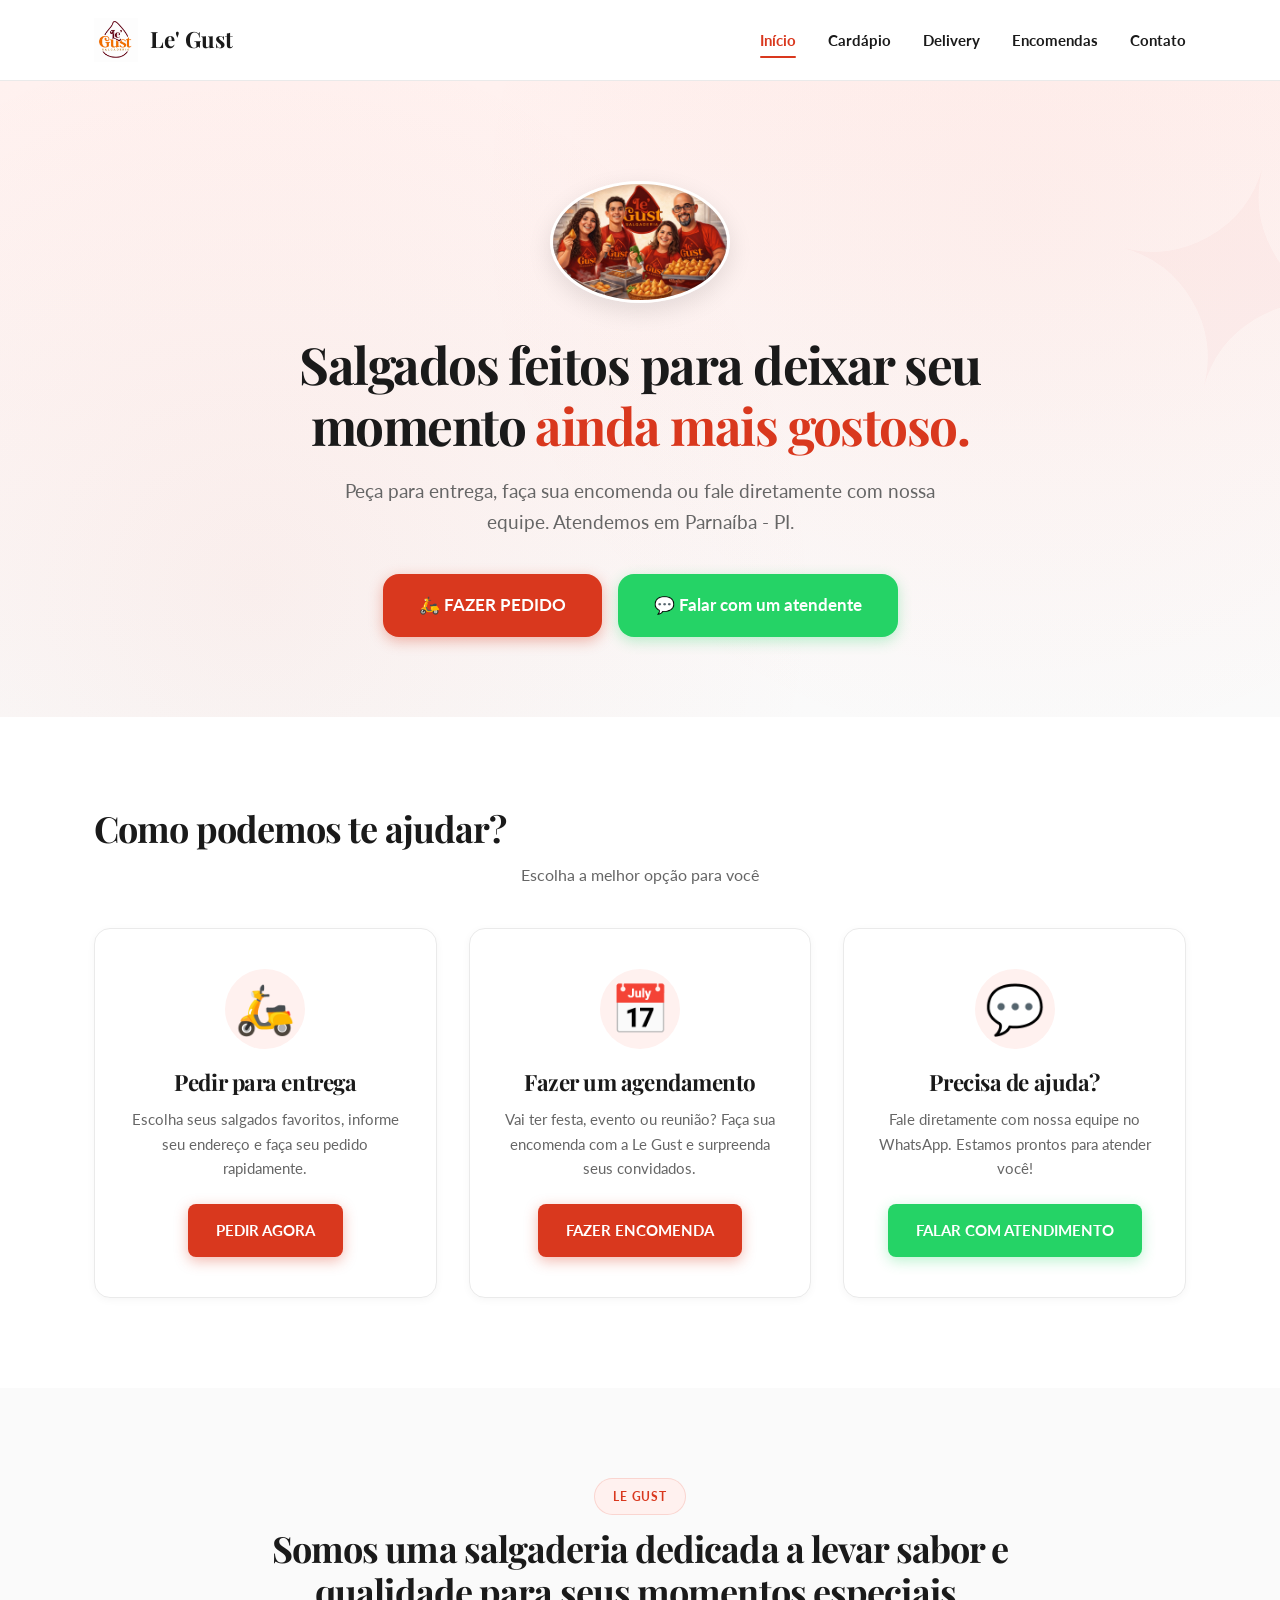
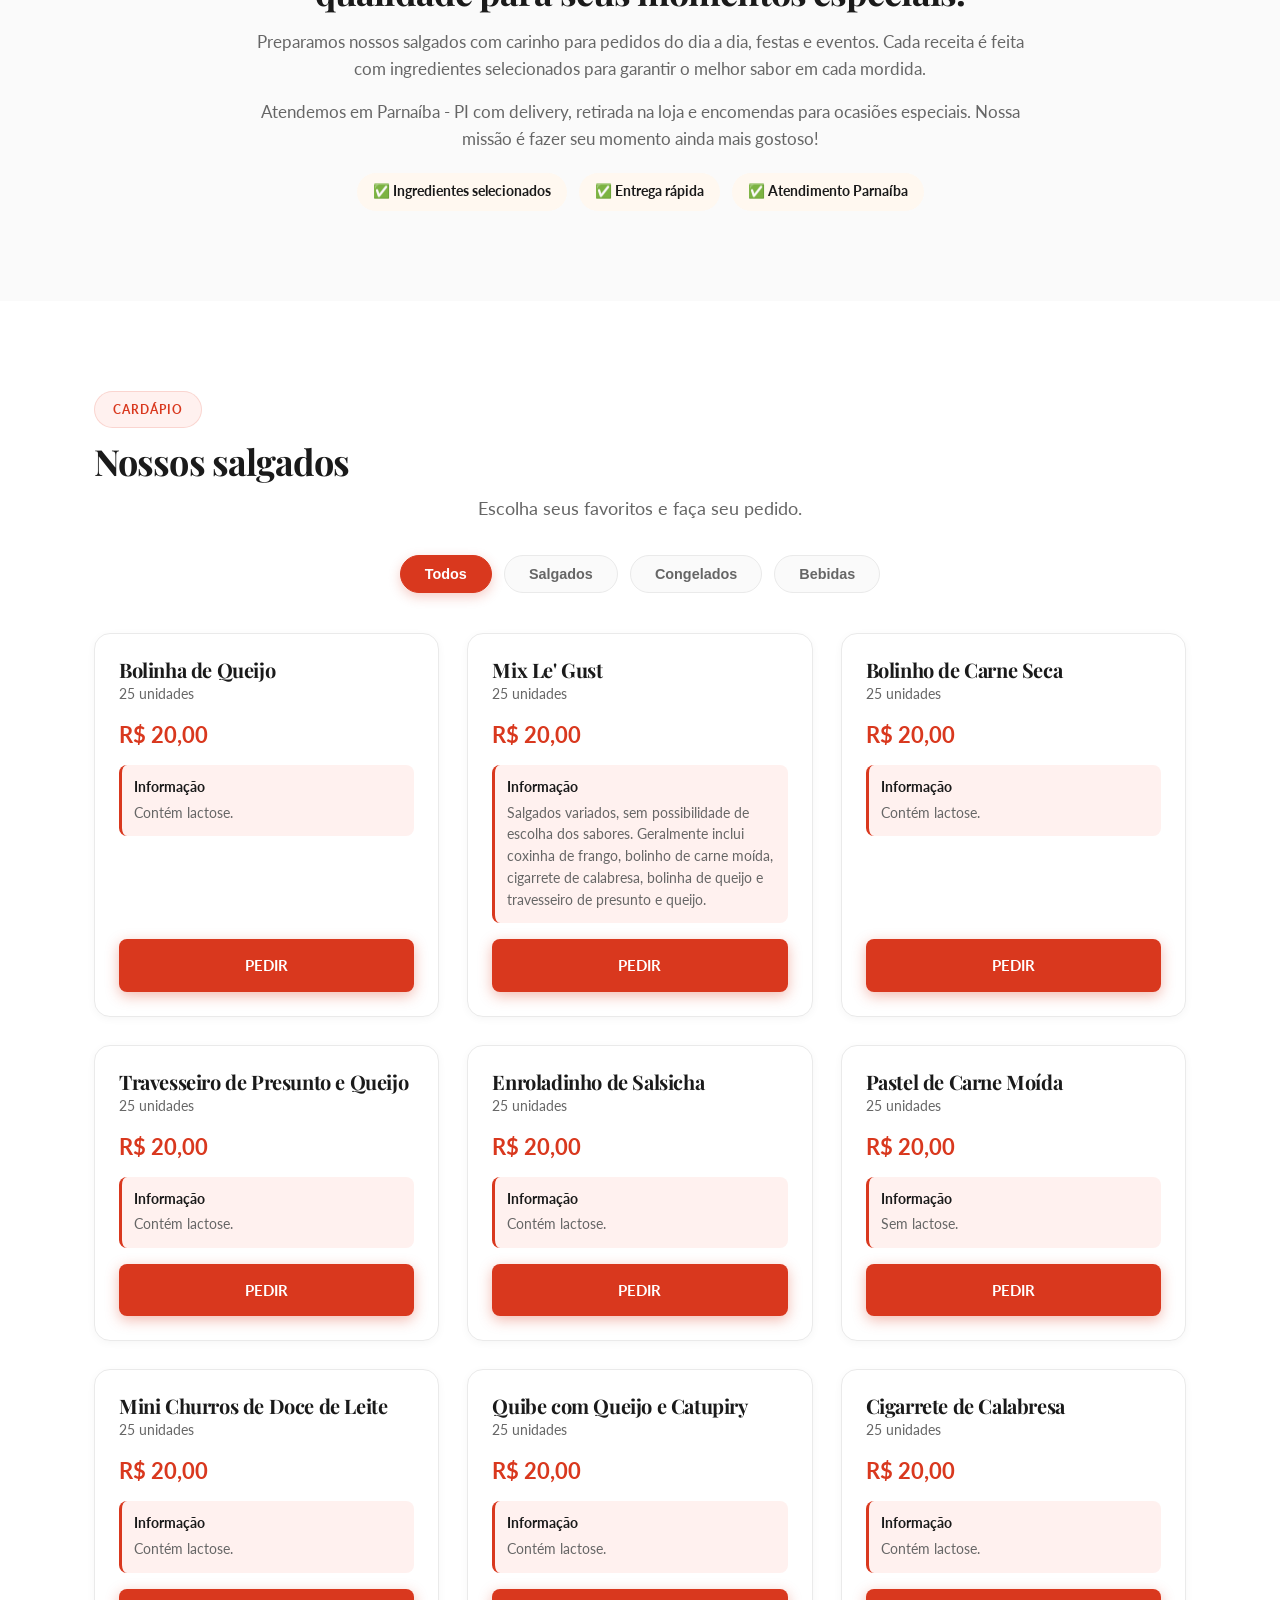
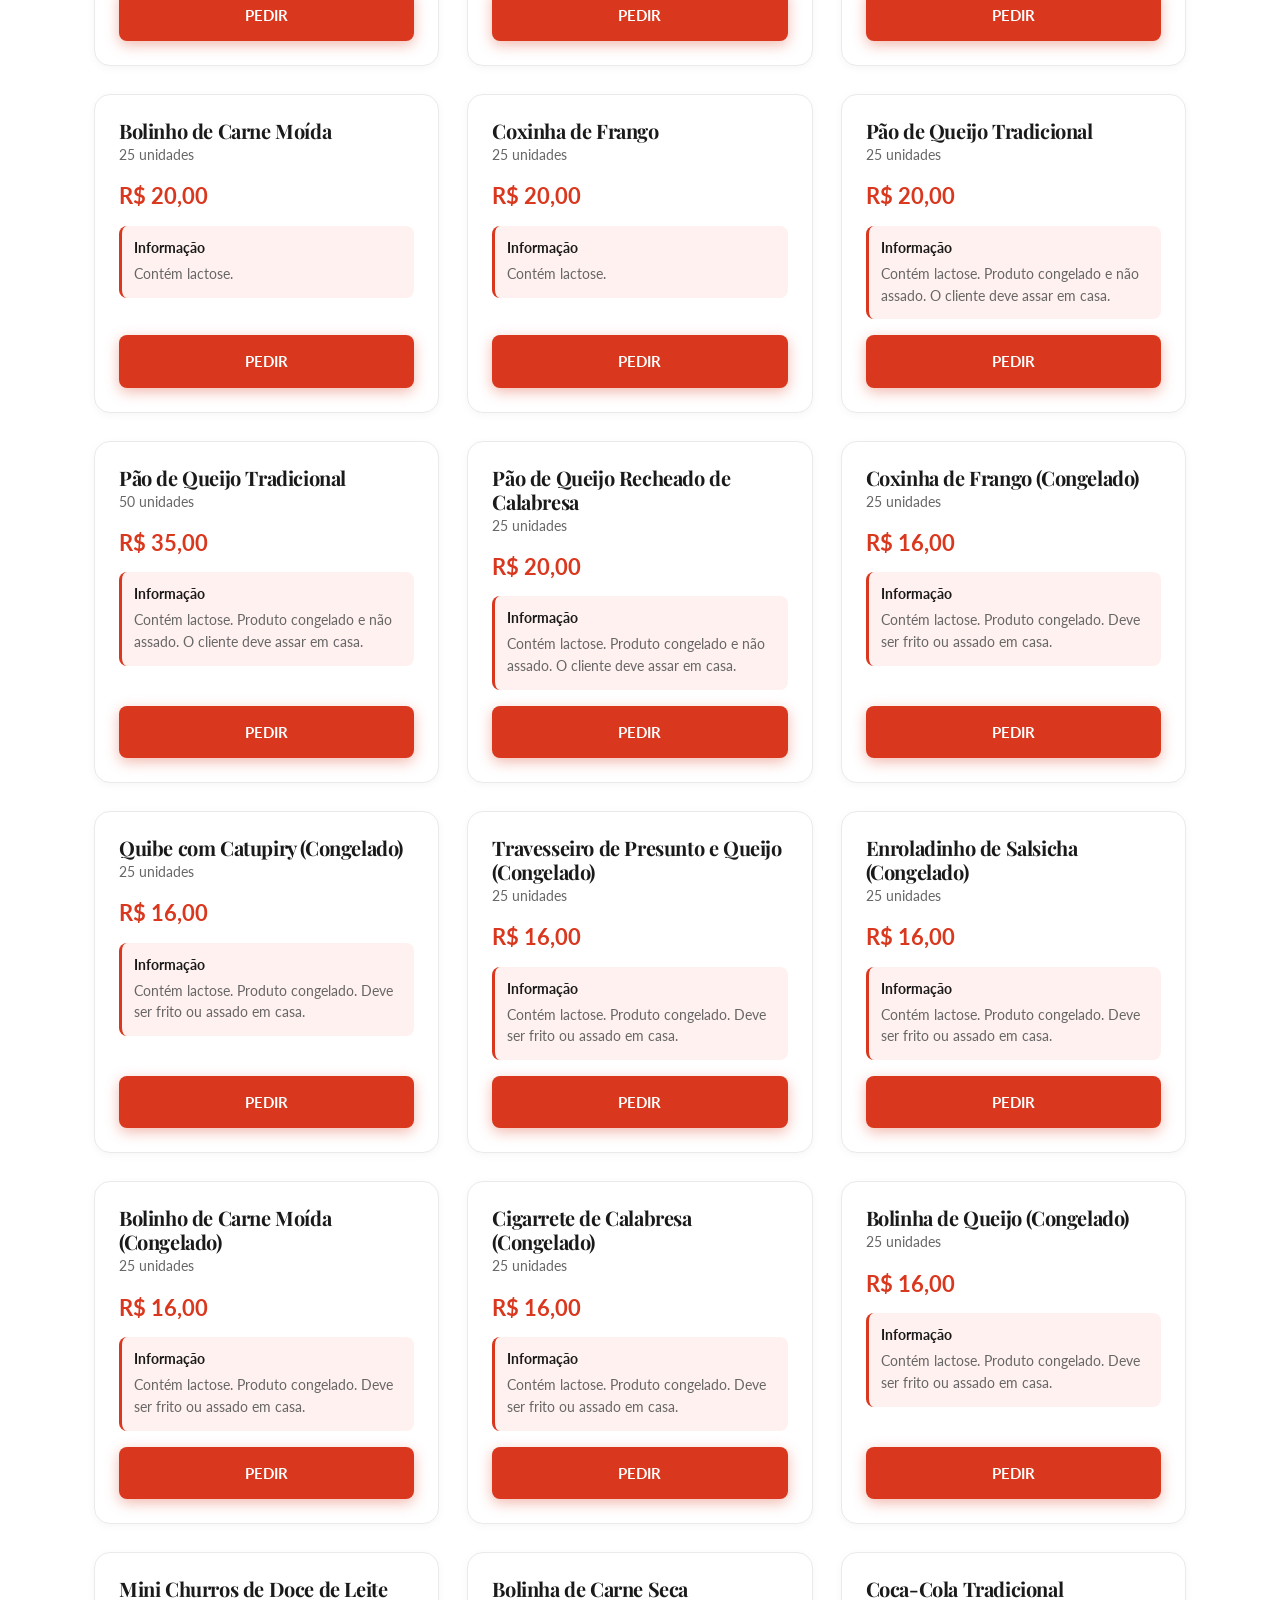
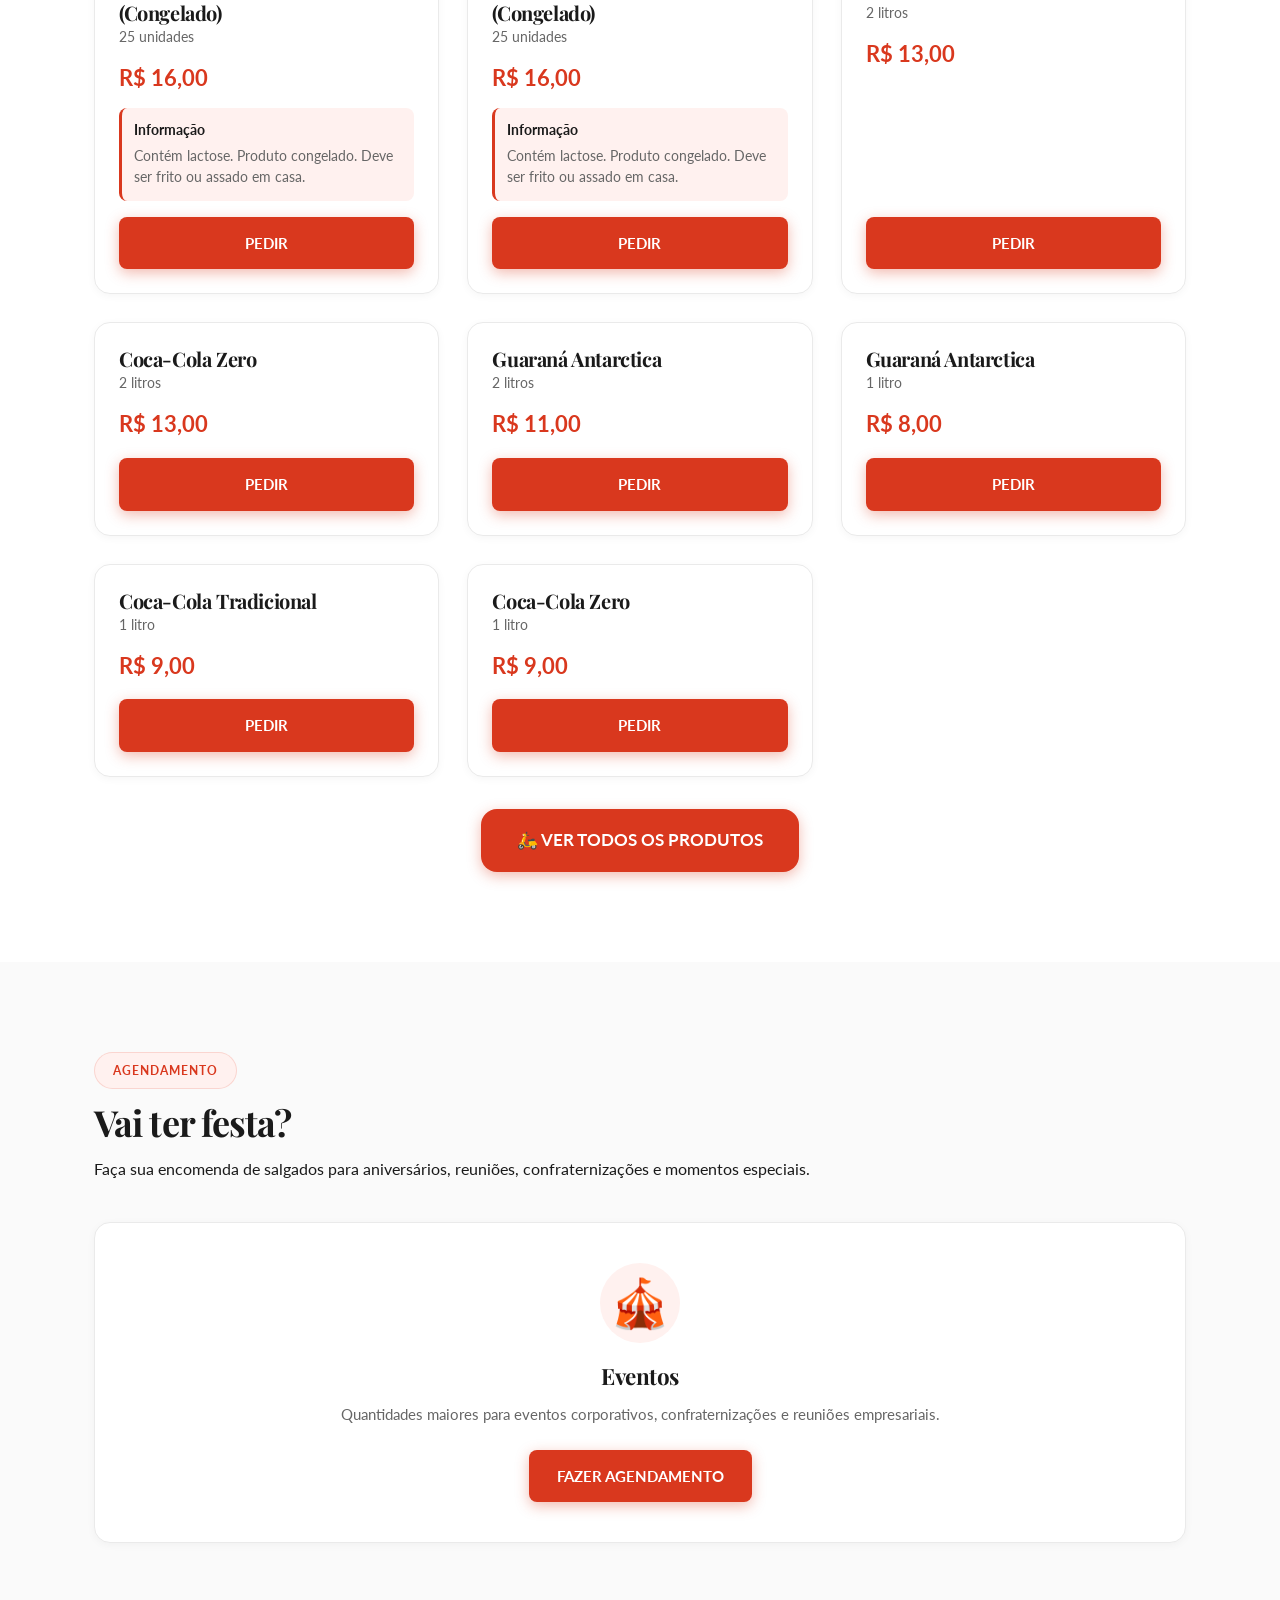
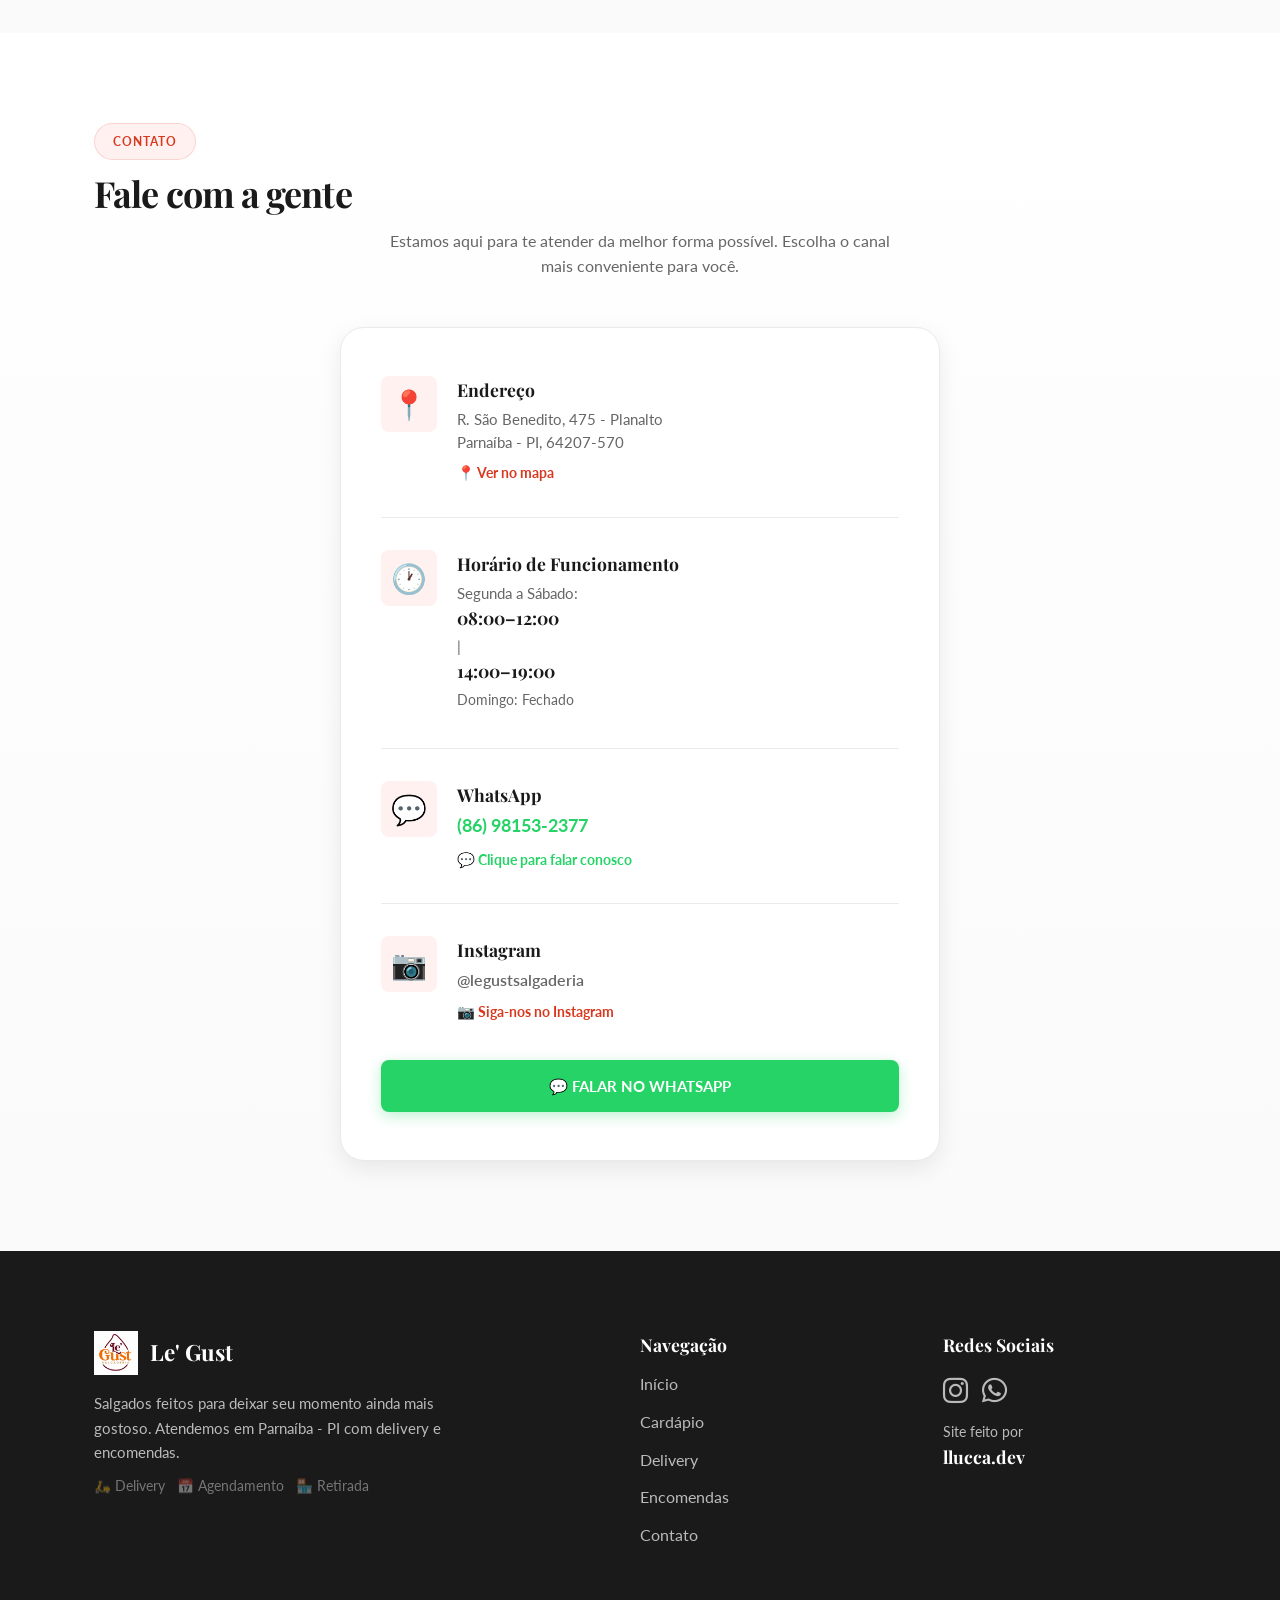
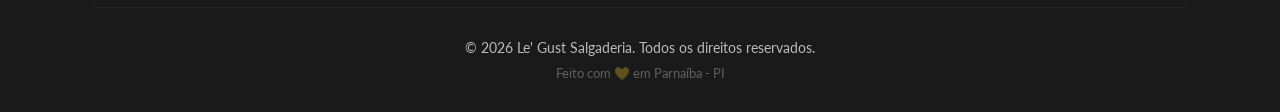
==== commit 3bb1bb62: "Atualizando" ====
--- a/index.html
+++ b/index.html
@@ -13,6 +13,7 @@
     <link rel="preconnect" href="https://fonts.gstatic.com" crossorigin />
     <link href="https://fonts.googleapis.com/css2?family=Playfair+Display:ital,wght@0,400;0,600;0,700;1,400&family=Lato:wght@400;700&display=swap" rel="stylesheet" />
     <link rel="stylesheet" href="style.css" />
+    <link rel="stylesheet" href="https://cdnjs.cloudflare.com/ajax/libs/font-awesome/6.5.2/css/all.min.css">
 </head>
 <body>
 
@@ -240,9 +241,30 @@
                 <div class="footer-social">
                     <div>
                         <strong style="color:var(--white);">Redes Sociais</strong>
-                        <div style="display:flex; gap:12px; margin-top:8px;">
-                            <a href="https://www.instagram.com/legustsalgaderia/" target="_blank" aria-label="Instagram" style="font-size:2rem;">📷</a>
-                            <a href="#" id="footerWhatsapp" aria-label="WhatsApp" style="font-size:2rem;">💬</a>
+                        <div style="display:flex; flex-direction:column; gap:8px; margin-top:8px;">
+                            <div style="display:flex; gap:14px; align-items:center;">
+                                <a href="https://www.instagram.com/legustsalgaderia/" 
+                                   target="_blank" 
+                                   rel="noopener noreferrer"
+                                   aria-label="Instagram"
+                                   style="font-size:1.8rem; color:inherit; text-decoration:none;">
+                                    <i class="fab fa-instagram"></i>
+                                </a>
+                        
+                                <a href="#" 
+                                   id="footerWhatsapp" 
+                                   aria-label="WhatsApp"
+                                   style="font-size:1.8rem; color:inherit; text-decoration:none;">
+                                    <i class="fab fa-whatsapp"></i>
+                                </a>
+                            </div>
+                        
+                            <a href="https://www.instagram.com/llucca.dev/" 
+                               target="_blank" 
+                               rel="noopener noreferrer"
+                               style="font-size:0.85rem; color:inherit; text-decoration:none;">
+                                Site feito por <strong>llucca.dev</strong>
+                            </a>
                         </div>
                     </div>
                 </div>
